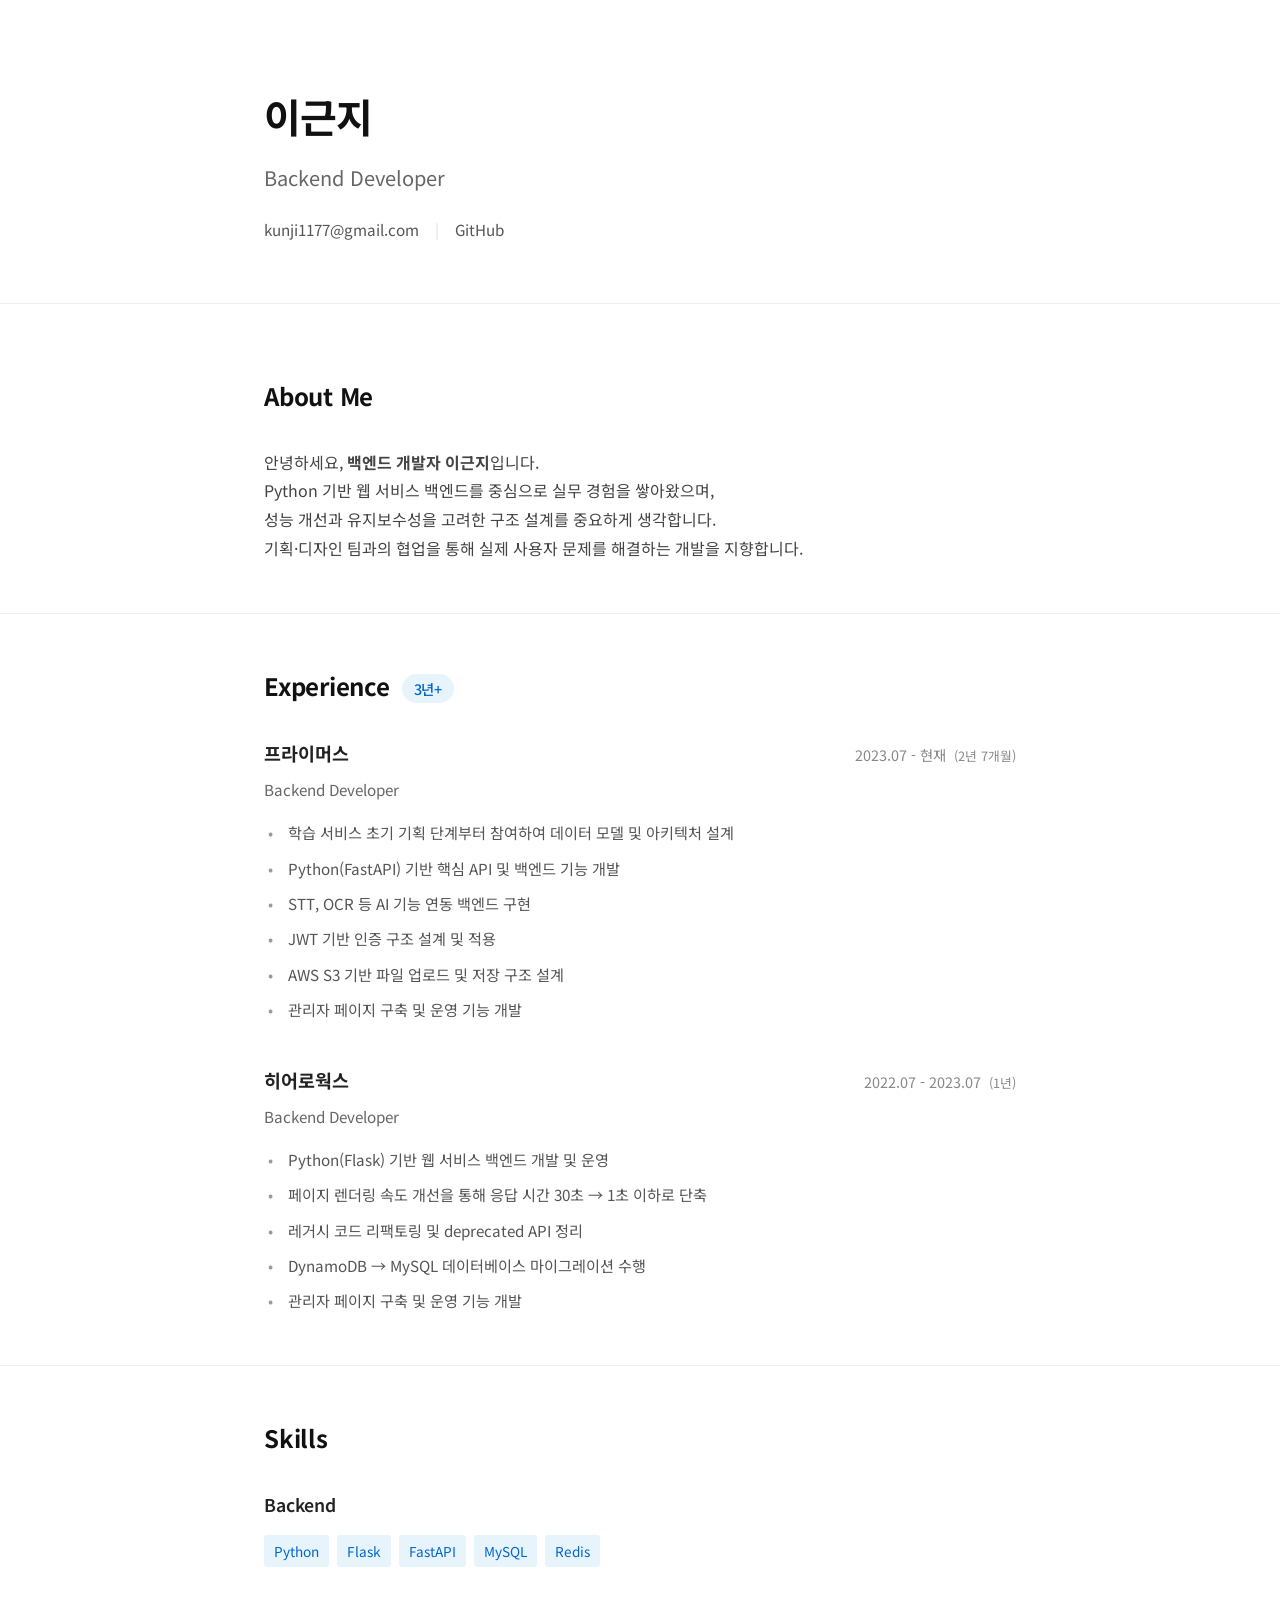
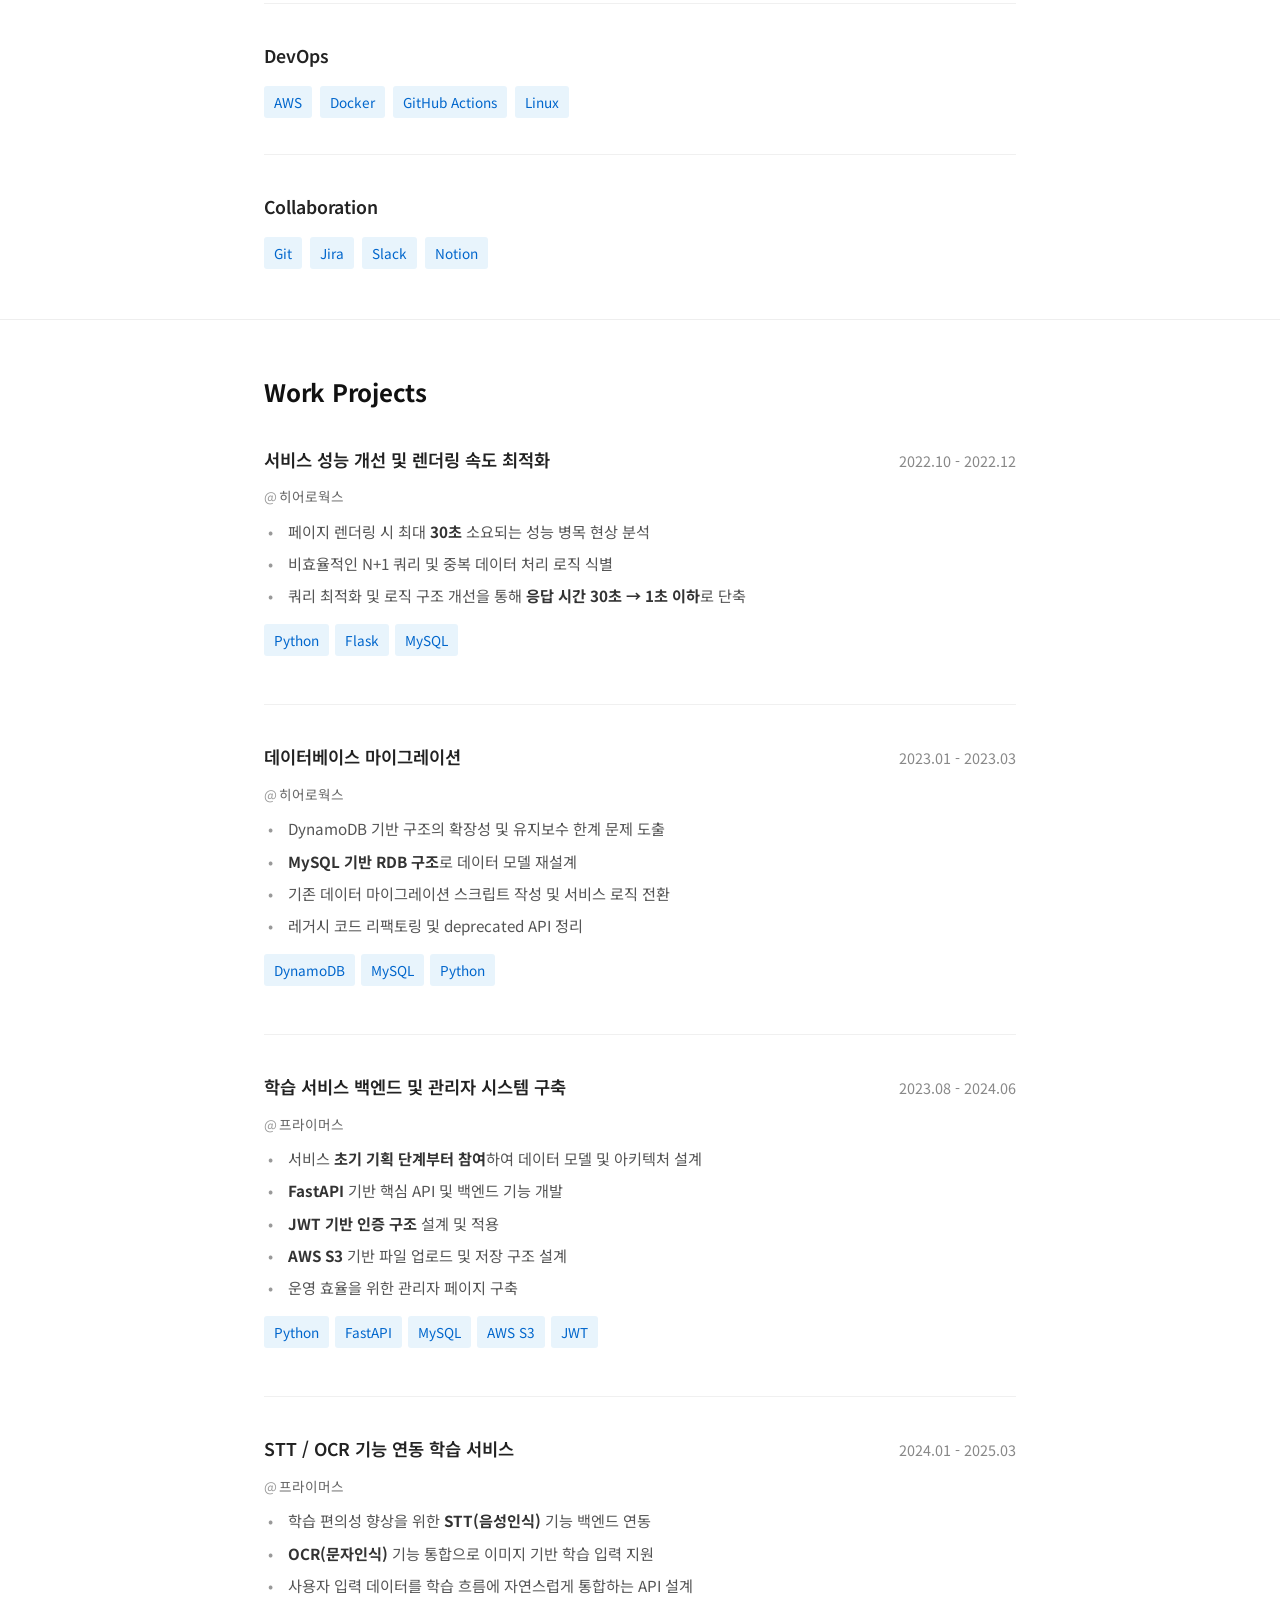
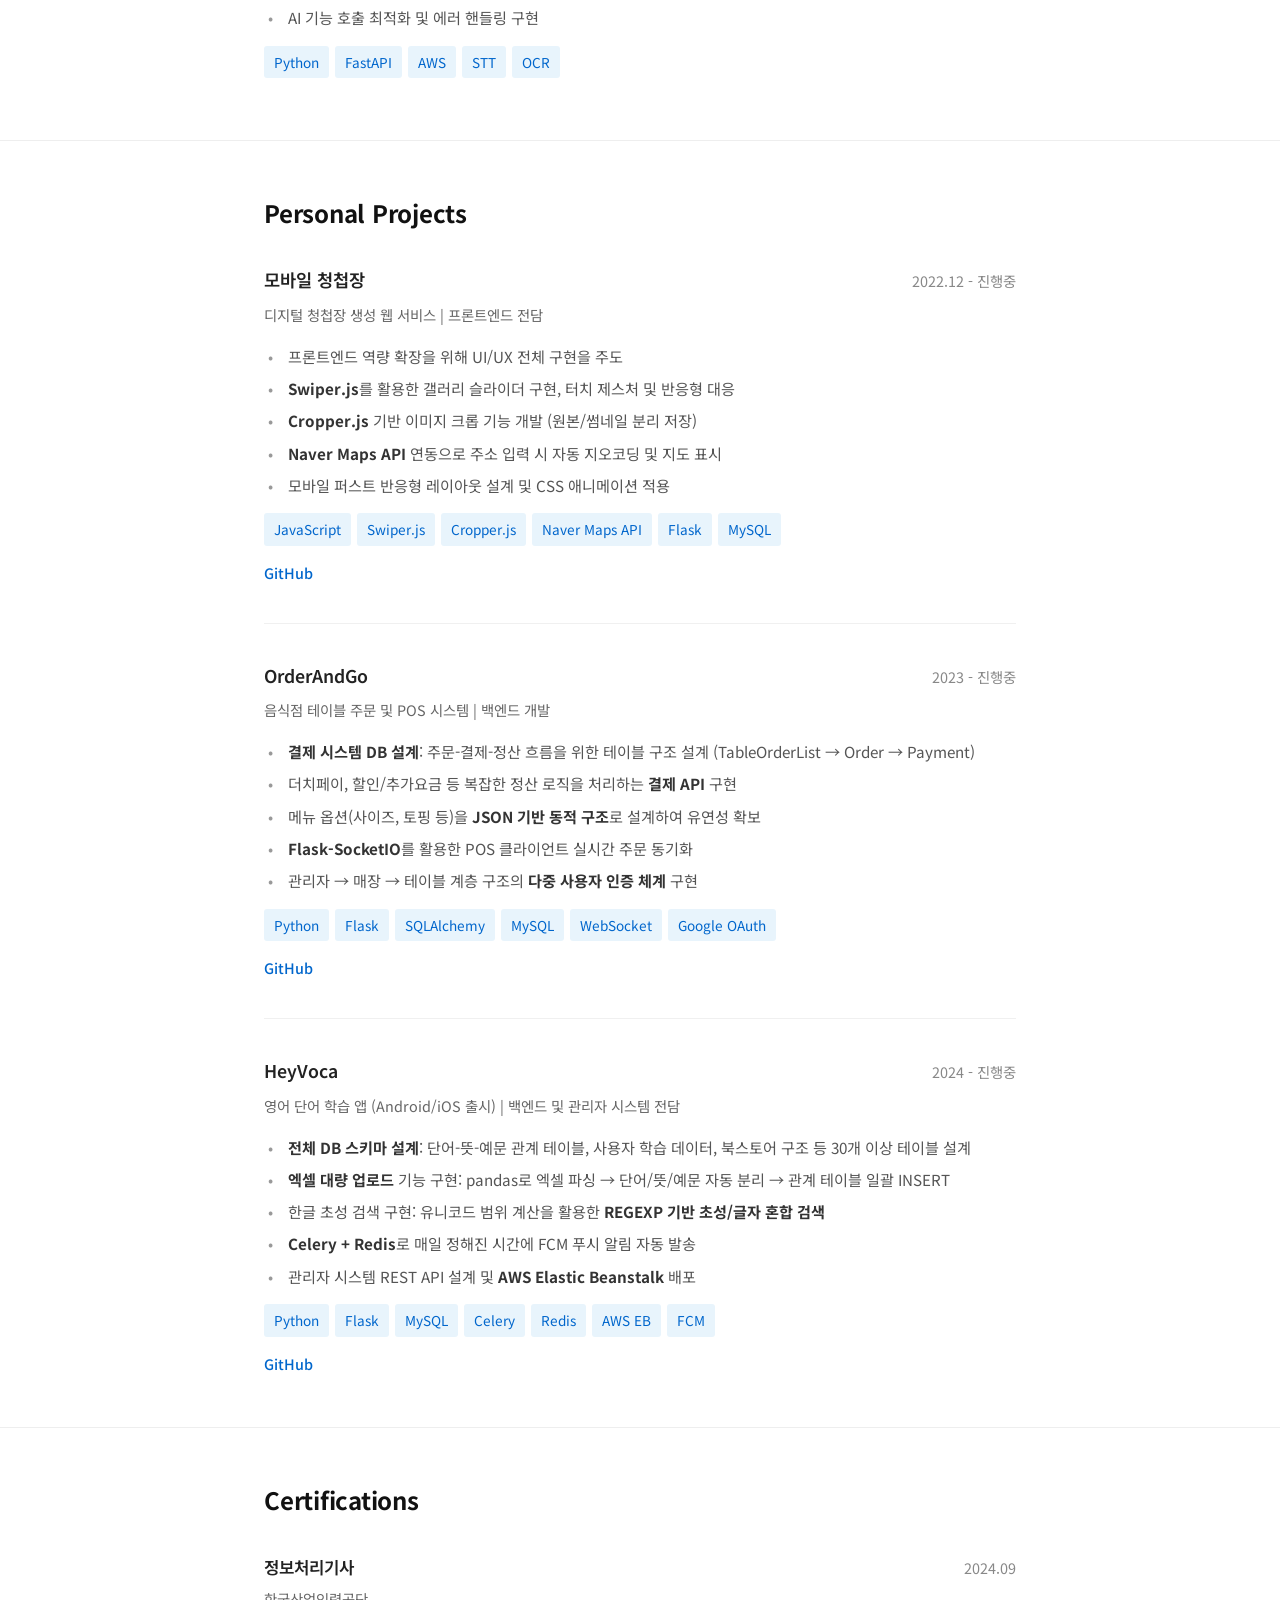
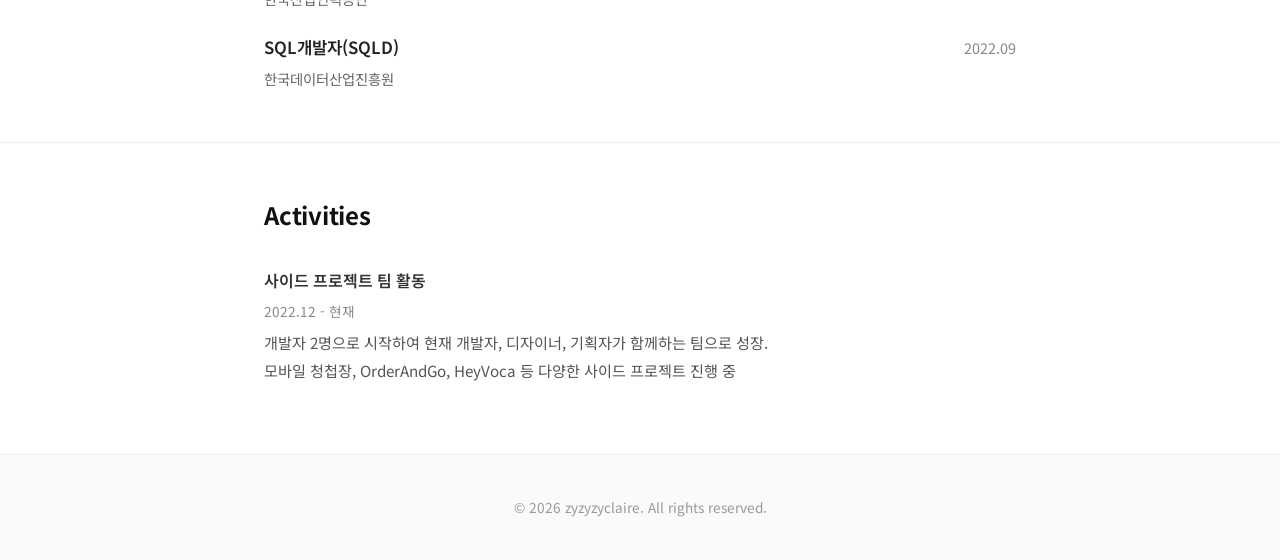
==== index.html @ 0c090779 "resume" ====
<!DOCTYPE html>
<html lang="ko">
<head>
    <meta charset="UTF-8">
    <meta name="viewport" content="width=device-width, initial-scale=1.0">
    <meta name="description" content="개발자 포트폴리오">
    <title>이근지 | Backend Developer</title>

    <!-- Google Fonts -->
    <link rel="preconnect" href="https://fonts.googleapis.com">
    <link rel="preconnect" href="https://fonts.gstatic.com" crossorigin>
    <link href="https://fonts.googleapis.com/css2?family=Noto+Sans+KR:wght@300;400;500;700&display=swap" rel="stylesheet">

    <!-- Stylesheet -->
    <link rel="stylesheet" href="css/style.css">
</head>
<body>
    <!-- Header / Intro -->
    <header class="header">
        <div class="container">
            <h1 class="name">이근지</h1>
            <p class="title">Backend Developer</p>
            <div class="contact-links">
                <a href="mailto:kunji1177@gmail.com">kunji1177@gmail.com</a>
                <span class="separator">|</span>
                <a href="https://github.com/zyzyzyclaire" target="_blank" rel="noopener">GitHub</a>
                <!-- <span class="separator">|</span> -->
                <!-- <a href="https://blog.example.com" target="_blank" rel="noopener">Blog</a> -->
            </div>
        </div>
    </header>

    <main class="main">
        <!-- About Me -->
        <section class="section" id="about">
            <div class="container">
                <h2 class="section-title">About Me</h2>
                <div class="section-content">
                    <p>
                        안녕하세요, <strong>백엔드 개발자 이근지</strong>입니다.<br>
                        Python 기반 웹 서비스 백엔드를 중심으로 실무 경험을 쌓아왔으며,<br>
                        성능 개선과 유지보수성을 고려한 구조 설계를 중요하게 생각합니다.<br>
                        기획·디자인 팀과의 협업을 통해 실제 사용자 문제를 해결하는 개발을 지향합니다.
                    </p>
                </div>
            </div>
        </section>

        <!-- Experience -->
        <section class="section" id="experience">
            <div class="container">
                <h2 class="section-title">Experience<span class="experience-total">3년+</span></h2>
                <div class="section-content">

                    <div class="experience-item">
                        <div class="experience-header">
                            <h3 class="company-name">프라이머스</h3>
                            <span class="period">2023.07 - 현재<span class="duration">2년 7개월</span></span>
                        </div>
                        <p class="position">Backend Developer</p>
                        <ul class="experience-list">
                            <li>학습 서비스 초기 기획 단계부터 참여하여 데이터 모델 및 아키텍처 설계</li>
                            <li>Python(FastAPI) 기반 핵심 API 및 백엔드 기능 개발</li>
                            <li>STT, OCR 등 AI 기능 연동 백엔드 구현</li>
                            <li>JWT 기반 인증 구조 설계 및 적용</li>
                            <li>AWS S3 기반 파일 업로드 및 저장 구조 설계</li>
                            <li>관리자 페이지 구축 및 운영 기능 개발</li>
                        </ul>
                    </div>

                    <div class="experience-item">
                        <div class="experience-header">
                            <h3 class="company-name">히어로웍스</h3>
                            <span class="period">2022.07 - 2023.07<span class="duration">1년</span></span>
                        </div>
                        <p class="position">Backend Developer</p>
                        <ul class="experience-list">
                            <li>Python(Flask) 기반 웹 서비스 백엔드 개발 및 운영</li>
                            <li>페이지 렌더링 속도 개선을 통해 응답 시간 30초 → 1초 이하로 단축</li>
                            <li>레거시 코드 리팩토링 및 deprecated API 정리</li>
                            <li>DynamoDB → MySQL 데이터베이스 마이그레이션 수행</li>
                            <li>관리자 페이지 구축 및 운영 기능 개발</li>
                        </ul>
                    </div>

                </div>
            </div>
        </section>

        <!-- Skills -->
        <section class="section" id="skills">
            <div class="container">
                <h2 class="section-title">Skills</h2>
                <div class="section-content">
                    <div class="skill-category">
                        <h3 class="skill-category-title">Backend</h3>
                        <div class="skill-tags">
                            <span class="skill-tag">Python</span>
                            <span class="skill-tag">Flask</span>
                            <span class="skill-tag">FastAPI</span>
                            <span class="skill-tag">MySQL</span>
                            <span class="skill-tag">Redis</span>
                        </div>
                    </div>
                    <div class="skill-category">
                        <h3 class="skill-category-title">DevOps</h3>
                        <div class="skill-tags">
                            <span class="skill-tag">AWS</span>
                            <span class="skill-tag">Docker</span>
                            <span class="skill-tag">GitHub Actions</span>
                            <span class="skill-tag">Linux</span>
                        </div>
                    </div>
                    <div class="skill-category">
                        <h3 class="skill-category-title">Collaboration</h3>
                        <div class="skill-tags">
                            <span class="skill-tag">Git</span>
                            <span class="skill-tag">Jira</span>
                            <span class="skill-tag">Slack</span>
                            <span class="skill-tag">Notion</span>
                        </div>
                    </div>
                </div>
            </div>
        </section>

        <!-- Work Projects -->
        <section class="section" id="work-projects">
            <div class="container">
                <h2 class="section-title">Work Projects</h2>
                <div class="section-content">

                    <!-- 히어로웍스 프로젝트 -->
                    <div class="project-item">
                        <div class="project-header">
                            <h3 class="project-name">서비스 성능 개선 및 렌더링 속도 최적화</h3>
                            <span class="period">2022.10 - 2022.12</span>
                        </div>
                        <span class="project-company">히어로웍스</span>
                        <ul class="project-detail-list">
                            <li>페이지 렌더링 시 최대 <strong>30초</strong> 소요되는 성능 병목 현상 분석</li>
                            <li>비효율적인 N+1 쿼리 및 중복 데이터 처리 로직 식별</li>
                            <li>쿼리 최적화 및 로직 구조 개선을 통해 <strong>응답 시간 30초 → 1초 이하</strong>로 단축</li>
                        </ul>
                        <div class="project-tech">
                            <span class="tech-tag">Python</span>
                            <span class="tech-tag">Flask</span>
                            <span class="tech-tag">MySQL</span>
                        </div>
                    </div>

                    <div class="project-item">
                        <div class="project-header">
                            <h3 class="project-name">데이터베이스 마이그레이션</h3>
                            <span class="period">2023.01 - 2023.03</span>
                        </div>
                        <span class="project-company">히어로웍스</span>
                        <ul class="project-detail-list">
                            <li>DynamoDB 기반 구조의 확장성 및 유지보수 한계 문제 도출</li>
                            <li><strong>MySQL 기반 RDB 구조</strong>로 데이터 모델 재설계</li>
                            <li>기존 데이터 마이그레이션 스크립트 작성 및 서비스 로직 전환</li>
                            <li>레거시 코드 리팩토링 및 deprecated API 정리</li>
                        </ul>
                        <div class="project-tech">
                            <span class="tech-tag">DynamoDB</span>
                            <span class="tech-tag">MySQL</span>
                            <span class="tech-tag">Python</span>
                        </div>
                    </div>

                    <!-- 프라이머스 프로젝트 -->
                    <div class="project-item">
                        <div class="project-header">
                            <h3 class="project-name">학습 서비스 백엔드 및 관리자 시스템 구축</h3>
                            <span class="period">2023.08 - 2024.06</span>
                        </div>
                        <span class="project-company">프라이머스</span>
                        <ul class="project-detail-list">
                            <li>서비스 <strong>초기 기획 단계부터 참여</strong>하여 데이터 모델 및 아키텍처 설계</li>
                            <li><strong>FastAPI</strong> 기반 핵심 API 및 백엔드 기능 개발</li>
                            <li><strong>JWT 기반 인증 구조</strong> 설계 및 적용</li>
                            <li><strong>AWS S3</strong> 기반 파일 업로드 및 저장 구조 설계</li>
                            <li>운영 효율을 위한 관리자 페이지 구축</li>
                        </ul>
                        <div class="project-tech">
                            <span class="tech-tag">Python</span>
                            <span class="tech-tag">FastAPI</span>
                            <span class="tech-tag">MySQL</span>
                            <span class="tech-tag">AWS S3</span>
                            <span class="tech-tag">JWT</span>
                        </div>
                    </div>

                    <div class="project-item">
                        <div class="project-header">
                            <h3 class="project-name">STT / OCR 기능 연동 학습 서비스</h3>
                            <span class="period">2024.01 - 2025.03</span>
                        </div>
                        <span class="project-company">프라이머스</span>
                        <ul class="project-detail-list">
                            <li>학습 편의성 향상을 위한 <strong>STT(음성인식)</strong> 기능 백엔드 연동</li>
                            <li><strong>OCR(문자인식)</strong> 기능 통합으로 이미지 기반 학습 입력 지원</li>
                            <li>사용자 입력 데이터를 학습 흐름에 자연스럽게 통합하는 API 설계</li>
                            <li>AI 기능 호출 최적화 및 에러 핸들링 구현</li>
                        </ul>
                        <div class="project-tech">
                            <span class="tech-tag">Python</span>
                            <span class="tech-tag">FastAPI</span>
                            <span class="tech-tag">AWS</span>
                            <span class="tech-tag">STT</span>
                            <span class="tech-tag">OCR</span>
                        </div>
                    </div>

                </div>
            </div>
        </section>

        <!-- Personal Projects -->
        <section class="section" id="personal-projects">
            <div class="container">
                <h2 class="section-title">Personal Projects</h2>
                <div class="section-content">

                    <div class="project-item">
                        <div class="project-header">
                            <h3 class="project-name">모바일 청첩장</h3>
                            <span class="period">2022.12 - 진행중</span>
                        </div>
                        <p class="project-subtitle">디지털 청첩장 생성 웹 서비스 | 프론트엔드 전담</p>
                        <ul class="project-detail-list">
                            <li>프론트엔드 역량 확장을 위해 UI/UX 전체 구현을 주도</li>
                            <li><strong>Swiper.js</strong>를 활용한 갤러리 슬라이더 구현, 터치 제스처 및 반응형 대응</li>
                            <li><strong>Cropper.js</strong> 기반 이미지 크롭 기능 개발 (원본/썸네일 분리 저장)</li>
                            <li><strong>Naver Maps API</strong> 연동으로 주소 입력 시 자동 지오코딩 및 지도 표시</li>
                            <li>모바일 퍼스트 반응형 레이아웃 설계 및 CSS 애니메이션 적용</li>
                        </ul>
                        <div class="project-tech">
                            <span class="tech-tag">JavaScript</span>
                            <span class="tech-tag">Swiper.js</span>
                            <span class="tech-tag">Cropper.js</span>
                            <span class="tech-tag">Naver Maps API</span>
                            <span class="tech-tag">Flask</span>
                            <span class="tech-tag">MySQL</span>
                        </div>
                        <div class="project-links">
                            <a href="https://github.com/zyzyzyclaire/invitation_wedding_template" target="_blank" rel="noopener">GitHub</a>
                        </div>
                    </div>

                    <div class="project-item">
                        <div class="project-header">
                            <h3 class="project-name">OrderAndGo</h3>
                            <span class="period">2023 - 진행중</span>
                        </div>
                        <p class="project-subtitle">음식점 테이블 주문 및 POS 시스템 | 백엔드 개발</p>
                        <ul class="project-detail-list">
                            <li><strong>결제 시스템 DB 설계</strong>: 주문-결제-정산 흐름을 위한 테이블 구조 설계 (TableOrderList → Order → Payment)</li>
                            <li>더치페이, 할인/추가요금 등 복잡한 정산 로직을 처리하는 <strong>결제 API</strong> 구현</li>
                            <li>메뉴 옵션(사이즈, 토핑 등)을 <strong>JSON 기반 동적 구조</strong>로 설계하여 유연성 확보</li>
                            <li><strong>Flask-SocketIO</strong>를 활용한 POS 클라이언트 실시간 주문 동기화</li>
                            <li>관리자 → 매장 → 테이블 계층 구조의 <strong>다중 사용자 인증 체계</strong> 구현</li>
                        </ul>
                        <div class="project-tech">
                            <span class="tech-tag">Python</span>
                            <span class="tech-tag">Flask</span>
                            <span class="tech-tag">SQLAlchemy</span>
                            <span class="tech-tag">MySQL</span>
                            <span class="tech-tag">WebSocket</span>
                            <span class="tech-tag">Google OAuth</span>
                        </div>
                        <div class="project-links">
                            <a href="https://github.com/zyzyzyclaire/orderandgo" target="_blank" rel="noopener">GitHub</a>
                        </div>
                    </div>

                    <div class="project-item">
                        <div class="project-header">
                            <h3 class="project-name">HeyVoca</h3>
                            <span class="period">2024 - 진행중</span>
                        </div>
                        <p class="project-subtitle">영어 단어 학습 앱 (Android/iOS 출시) | 백엔드 및 관리자 시스템 전담</p>
                        <ul class="project-detail-list">
                            <li><strong>전체 DB 스키마 설계</strong>: 단어-뜻-예문 관계 테이블, 사용자 학습 데이터, 북스토어 구조 등 30개 이상 테이블 설계</li>
                            <li><strong>엑셀 대량 업로드</strong> 기능 구현: pandas로 엑셀 파싱 → 단어/뜻/예문 자동 분리 → 관계 테이블 일괄 INSERT</li>
                            <li>한글 초성 검색 구현: 유니코드 범위 계산을 활용한 <strong>REGEXP 기반 초성/글자 혼합 검색</strong></li>
                            <li><strong>Celery + Redis</strong>로 매일 정해진 시간에 FCM 푸시 알림 자동 발송</li>
                            <li>관리자 시스템 REST API 설계 및 <strong>AWS Elastic Beanstalk</strong> 배포</li>
                        </ul>
                        <div class="project-tech">
                            <span class="tech-tag">Python</span>
                            <span class="tech-tag">Flask</span>
                            <span class="tech-tag">MySQL</span>
                            <span class="tech-tag">Celery</span>
                            <span class="tech-tag">Redis</span>
                            <span class="tech-tag">AWS EB</span>
                            <span class="tech-tag">FCM</span>
                        </div>
                        <div class="project-links">
                            <a href="https://github.com/zyzyzyclaire/heyvoca" target="_blank" rel="noopener">GitHub</a>
                        </div>
                    </div>

                </div>
            </div>
        </section>

        <!-- Education -->
        <!-- <section class="section" id="education">
            <div class="container">
                <h2 class="section-title">Education</h2>
                <div class="section-content">
                    <div class="education-item">
                        <div class="education-header">
                            <h3 class="school-name">동아대학교</h3>
                            <span class="period">2014.03 - 2020.02</span>
                        </div>
                        <p class="major">국문학과</p>
                    </div>
                    <div class="education-item">
                        <div class="education-header">
                            <h3 class="school-name">그린컴퓨터아카데미 부산</h3>
                            <span class="period">2021.01 - 2021.07</span>
                        </div>
                        <p class="major">
                            Java & Spring Framework 기반 백엔드 실무 과정 (900시간)
                        </p>
                    </div>
                </div>
            </div>
        </section> -->

        <!-- Certifications -->
        <section class="section" id="certifications">
            <div class="container">
                <h2 class="section-title">Certifications</h2>
                <div class="section-content">
                    <div class="certification-item">
                        <div class="certification-header">
                            <h3 class="certification-name">정보처리기사</h3>
                            <span class="period">2024.09</span>
                        </div>
                        <p class="certification-detail">한국산업인력공단</p>
                    </div>
                    <div class="certification-item">
                        <div class="certification-header">
                            <h3 class="certification-name">SQL개발자(SQLD)</h3>
                            <span class="period">2022.09</span>
                        </div>
                        <p class="certification-detail">한국데이터산업진흥원</p>
                    </div>
                </div>
            </div>
        </section>

        <!-- Other Activities -->
        <section class="section" id="activities">
            <div class="container">
                <h2 class="section-title">Activities</h2>
                <div class="section-content">
                    <ul class="activity-list">
                        <!-- <li>
                            <strong>기술 블로그 운영</strong>
                            <span class="activity-period">2021.01 - 현재</span>
                            <p>개발 경험과 학습 내용을 공유하는 기술 블로그 운영</p>
                        </li> -->
                        <li>
                            <strong>사이드 프로젝트 팀 활동</strong>
                            <span class="activity-period">2022.12 - 현재</span>
                            <p>개발자 2명으로 시작하여 현재 개발자, 디자이너, 기획자가 함께하는 팀으로 성장.
                            <br>모바일 청첩장, OrderAndGo, HeyVoca 등 다양한 사이드 프로젝트 진행 중</p>
                        </li>
                    </ul>
                </div>
            </div>
        </section>
    </main>

    <!-- Footer -->
    <footer class="footer">
        <div class="container">
            <p>&copy; 2026 zyzyzyclaire. All rights reserved.</p>
        </div>
    </footer>

    <script src="js/main.js"></script>
</body>
</html>
---- css/style.css ----
/* ===================================
   Reset & Base Styles
   =================================== */
*, *::before, *::after {
    margin: 0;
    padding: 0;
    box-sizing: border-box;
}

html {
    scroll-behavior: smooth;
}

body {
    font-family: 'Noto Sans KR', -apple-system, BlinkMacSystemFont, 'Segoe UI', sans-serif;
    font-weight: 400;
    line-height: 1.8;
    color: #333;
    background-color: #fff;
    -webkit-font-smoothing: antialiased;
    -moz-osx-font-smoothing: grayscale;
}

a {
    color: #0066cc;
    text-decoration: none;
    transition: color 0.2s ease;
}

a:hover {
    color: #004499;
    text-decoration: underline;
}

ul {
    list-style: none;
}

strong {
    font-weight: 700;
}

/* ===================================
   Layout
   =================================== */
.container {
    max-width: 800px;
    margin: 0 auto;
    padding: 0 24px;
}

/* ===================================
   Header
   =================================== */
.header {
    padding: 80px 0 60px;
    border-bottom: 1px solid #eee;
}

.name {
    font-size: 2.5rem;
    font-weight: 700;
    color: #111;
    margin-bottom: 8px;
    letter-spacing: -0.02em;
}

.title {
    font-size: 1.25rem;
    font-weight: 400;
    color: #666;
    margin-bottom: 20px;
}

.contact-links {
    font-size: 0.95rem;
    color: #666;
}

.contact-links a {
    color: #555;
}

.contact-links a:hover {
    color: #0066cc;
}

.separator {
    margin: 0 12px;
    color: #ddd;
}

/* ===================================
   Main Content
   =================================== */
.main {
    padding: 20px 0;
}

/* ===================================
   Sections
   =================================== */
.section {
    padding: 50px 0;
    border-bottom: 1px solid #eee;
}

.section:last-child {
    border-bottom: none;
}

.section-title {
    font-size: 1.5rem;
    font-weight: 700;
    color: #111;
    margin-bottom: 30px;
    letter-spacing: -0.01em;
}

.section-content {
    font-size: 1rem;
    color: #444;
}

.section-content p {
    margin-bottom: 16px;
}

.section-content p:last-child {
    margin-bottom: 0;
}

/* ===================================
   Experience
   =================================== */
.experience-total {
    font-size: 0.9rem;
    font-weight: 500;
    color: #0066cc;
    background-color: #e8f4fc;
    padding: 4px 12px;
    border-radius: 20px;
    margin-left: 12px;
    vertical-align: middle;
}

.duration {
    display: inline-block;
    font-size: 0.8rem;
    color: #888;
    margin-left: 8px;
}

.duration::before {
    content: "(";
}

.duration::after {
    content: ")";
}

.experience-item {
    margin-bottom: 40px;
}

.experience-item:last-child {
    margin-bottom: 0;
}

.experience-header {
    display: flex;
    justify-content: space-between;
    align-items: baseline;
    flex-wrap: wrap;
    gap: 10px;
    margin-bottom: 6px;
}

.company-name {
    font-size: 1.15rem;
    font-weight: 700;
    color: #222;
}

.period {
    font-size: 0.9rem;
    color: #888;
    font-weight: 400;
}

.position {
    font-size: 0.95rem;
    color: #666;
    margin-bottom: 12px;
}

.experience-list {
    padding-left: 20px;
}

.experience-list li {
    position: relative;
    margin-bottom: 8px;
    padding-left: 4px;
    color: #555;
    font-size: 0.95rem;
}

.experience-list li::before {
    content: "•";
    position: absolute;
    left: -16px;
    color: #999;
}

.experience-list li:last-child {
    margin-bottom: 0;
}

/* ===================================
   Skills
   =================================== */
.skill-category {
    margin-bottom: 36px;
    padding-bottom: 36px;
    border-bottom: 1px solid #f0f0f0;
}

.skill-category:last-child {
    margin-bottom: 0;
    padding-bottom: 0;
    border-bottom: none;
}

.skill-category-title {
    font-size: 1.1rem;
    font-weight: 600;
    color: #222;
    margin-bottom: 14px;
}

.skill-tags {
    display: flex;
    flex-wrap: wrap;
    gap: 8px;
}

.skill-tag {
    display: inline-block;
    padding: 4px 10px;
    background-color: #e8f4fc;
    border-radius: 3px;
    font-size: 0.85rem;
    color: #0066cc;
    font-weight: 400;
}

/* ===================================
   Projects
   =================================== */
.project-item {
    margin-bottom: 36px;
    padding-bottom: 36px;
    border-bottom: 1px solid #f0f0f0;
}

.project-item:last-child {
    margin-bottom: 0;
    padding-bottom: 0;
    border-bottom: none;
}

.project-header {
    display: flex;
    justify-content: space-between;
    align-items: baseline;
    flex-wrap: wrap;
    gap: 10px;
    margin-bottom: 6px;
}

.project-name {
    font-size: 1.1rem;
    font-weight: 600;
    color: #222;
}

.project-company {
    display: inline-block;
    font-size: 0.85rem;
    color: #666;
    margin-bottom: 10px;
}

.project-company::before {
    content: "@";
    margin-right: 2px;
    color: #999;
}

.project-subtitle {
    font-size: 0.9rem;
    color: #666;
    margin-bottom: 14px;
}

.project-description {
    font-size: 0.95rem;
    color: #555;
    margin-bottom: 14px;
    line-height: 1.7;
}

.project-detail-list {
    padding-left: 20px;
    margin-bottom: 16px;
}

.project-detail-list li {
    position: relative;
    margin-bottom: 8px;
    padding-left: 4px;
    color: #555;
    font-size: 0.95rem;
    line-height: 1.6;
}

.project-detail-list li::before {
    content: "•";
    position: absolute;
    left: -16px;
    color: #999;
}

.project-detail-list li:last-child {
    margin-bottom: 0;
}

.project-detail-list strong {
    color: #333;
}

.project-tech {
    display: flex;
    flex-wrap: wrap;
    gap: 6px;
    margin-bottom: 12px;
}

.tech-tag {
    display: inline-block;
    padding: 4px 10px;
    background-color: #e8f4fc;
    border-radius: 3px;
    font-size: 0.85rem;
    color: #0066cc;
    font-weight: 400;
}

.project-links a {
    font-size: 0.9rem;
    font-weight: 500;
}

/* ===================================
   Education
   =================================== */
.education-item {
    margin-bottom: 20px;
}

.education-item:last-child {
    margin-bottom: 0;
}

.education-header {
    display: flex;
    justify-content: space-between;
    align-items: baseline;
    flex-wrap: wrap;
    gap: 10px;
    margin-bottom: 4px;
}

.school-name {
    font-size: 1.05rem;
    font-weight: 600;
    color: #222;
}

.major {
    font-size: 0.95rem;
    color: #666;
}

/* ===================================
   Certifications
   =================================== */
.certification-item {
    margin-bottom: 20px;
}

.certification-item:last-child {
    margin-bottom: 0;
}

.certification-header {
    display: flex;
    justify-content: space-between;
    align-items: baseline;
    flex-wrap: wrap;
    gap: 10px;
    margin-bottom: 4px;
}

.certification-name {
    font-size: 1.05rem;
    font-weight: 600;
    color: #222;
}

.certification-detail {
    font-size: 0.9rem;
    color: #666;
}

/* ===================================
   Activities
   =================================== */
.activity-list li {
    margin-bottom: 20px;
    padding-bottom: 20px;
    border-bottom: 1px solid #f5f5f5;
}

.activity-list li:last-child {
    margin-bottom: 0;
    padding-bottom: 0;
    border-bottom: none;
}

.activity-list strong {
    display: block;
    font-size: 1rem;
    font-weight: 600;
    color: #333;
    margin-bottom: 4px;
}

.activity-period {
    display: block;
    font-size: 0.85rem;
    color: #888;
    margin-bottom: 6px;
}

.activity-list p {
    font-size: 0.95rem;
    color: #555;
    margin: 0;
}

/* ===================================
   Footer
   =================================== */
.footer {
    padding: 40px 0;
    text-align: center;
    background-color: #fafafa;
    border-top: 1px solid #eee;
}

.footer p {
    font-size: 0.85rem;
    color: #999;
}

/* ===================================
   Responsive Design
   =================================== */
@media (max-width: 768px) {
    .header {
        padding: 60px 0 40px;
    }

    .name {
        font-size: 2rem;
    }

    .title {
        font-size: 1.1rem;
    }

    .contact-links {
        font-size: 0.9rem;
    }

    .separator {
        margin: 0 8px;
    }

    .section {
        padding: 40px 0;
    }

    .section-title {
        font-size: 1.3rem;
        margin-bottom: 24px;
    }

    .experience-header,
    .project-header,
    .education-header,
    .certification-header {
        flex-direction: column;
        gap: 4px;
    }

    .period {
        font-size: 0.85rem;
    }

    .container {
        padding: 0 20px;
    }
}

@media (max-width: 480px) {
    .header {
        padding: 50px 0 30px;
    }

    .name {
        font-size: 1.75rem;
    }

    .contact-links {
        display: flex;
        flex-direction: column;
        gap: 6px;
    }

    .separator {
        display: none;
    }

    .skill-tags {
        gap: 6px;
    }

    .skill-tag {
        padding: 5px 12px;
        font-size: 0.85rem;
    }
}

/* ===================================
   Print Styles
   =================================== */
@media print {
    body {
        font-size: 11pt;
        line-height: 1.5;
    }

    .header {
        padding: 20px 0;
    }

    .section {
        padding: 20px 0;
        page-break-inside: avoid;
    }

    a {
        color: #333;
        text-decoration: none;
    }

    .footer {
        display: none;
    }
}
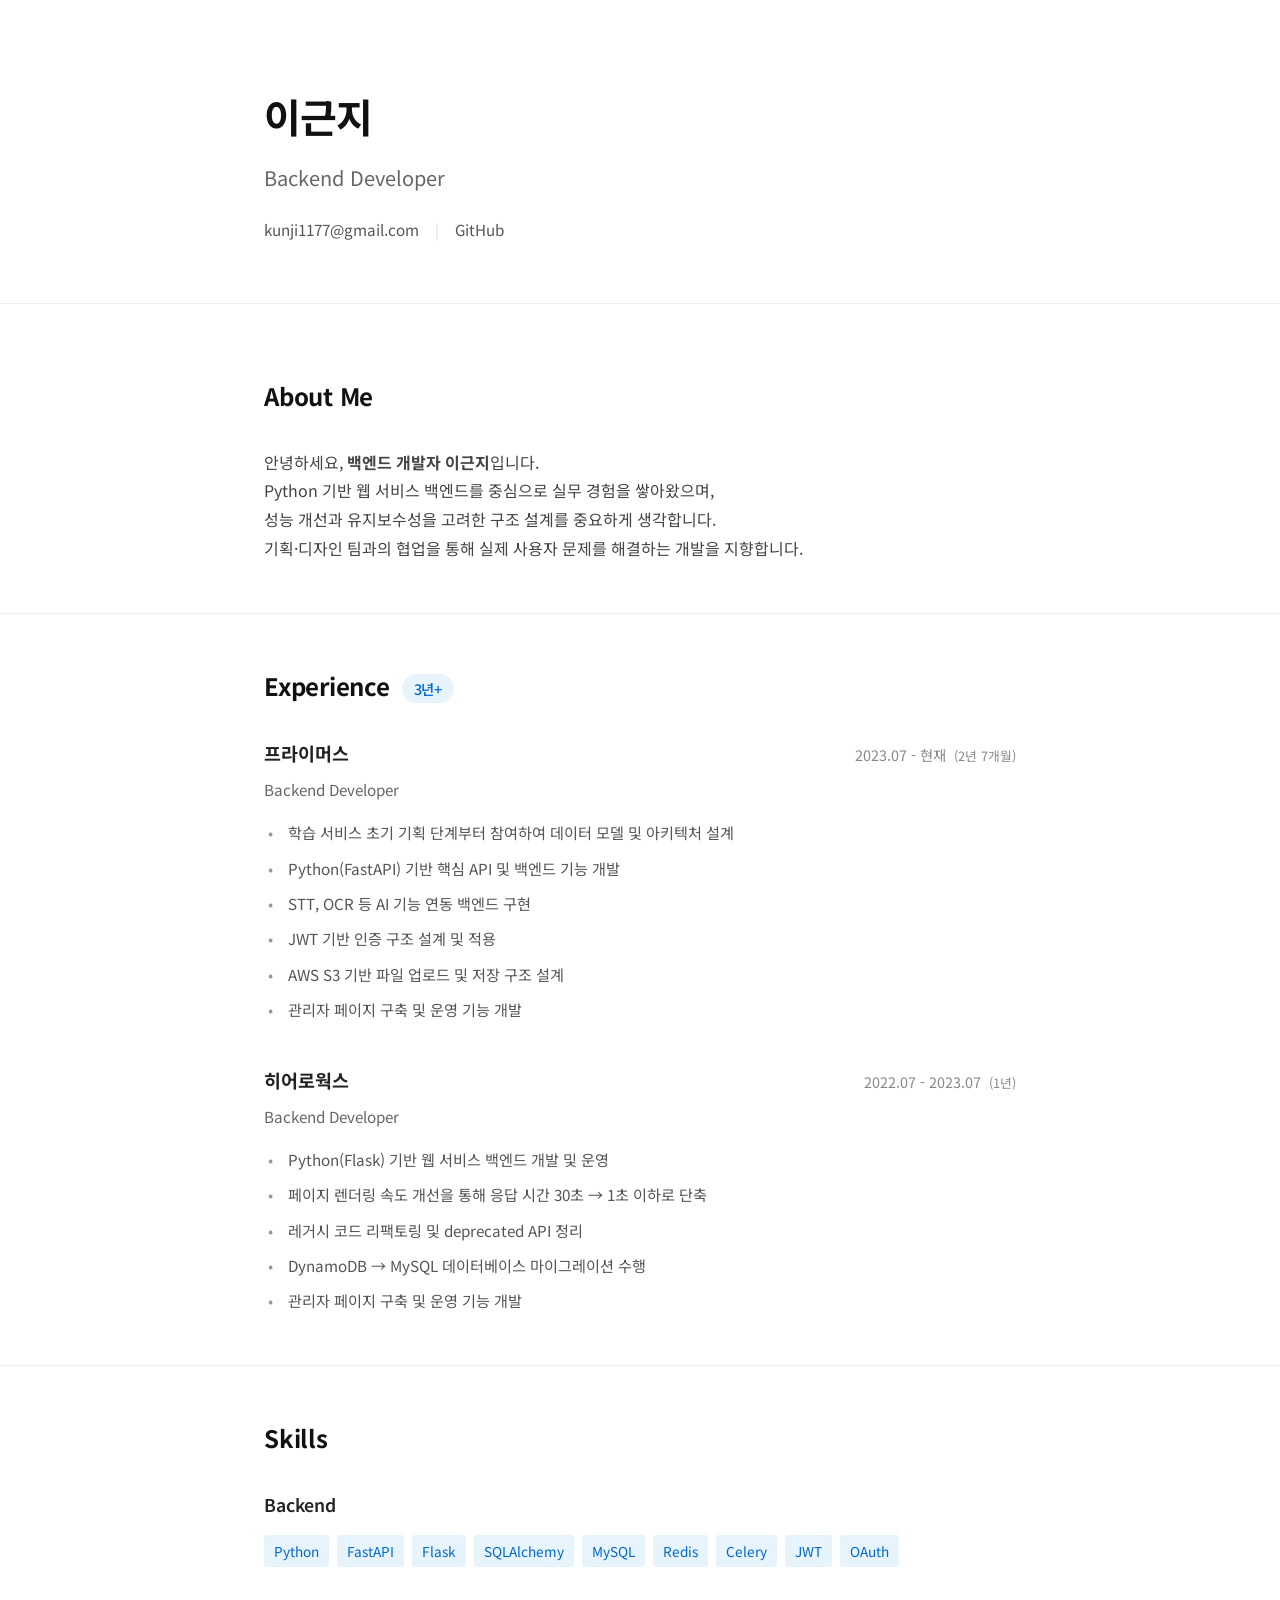
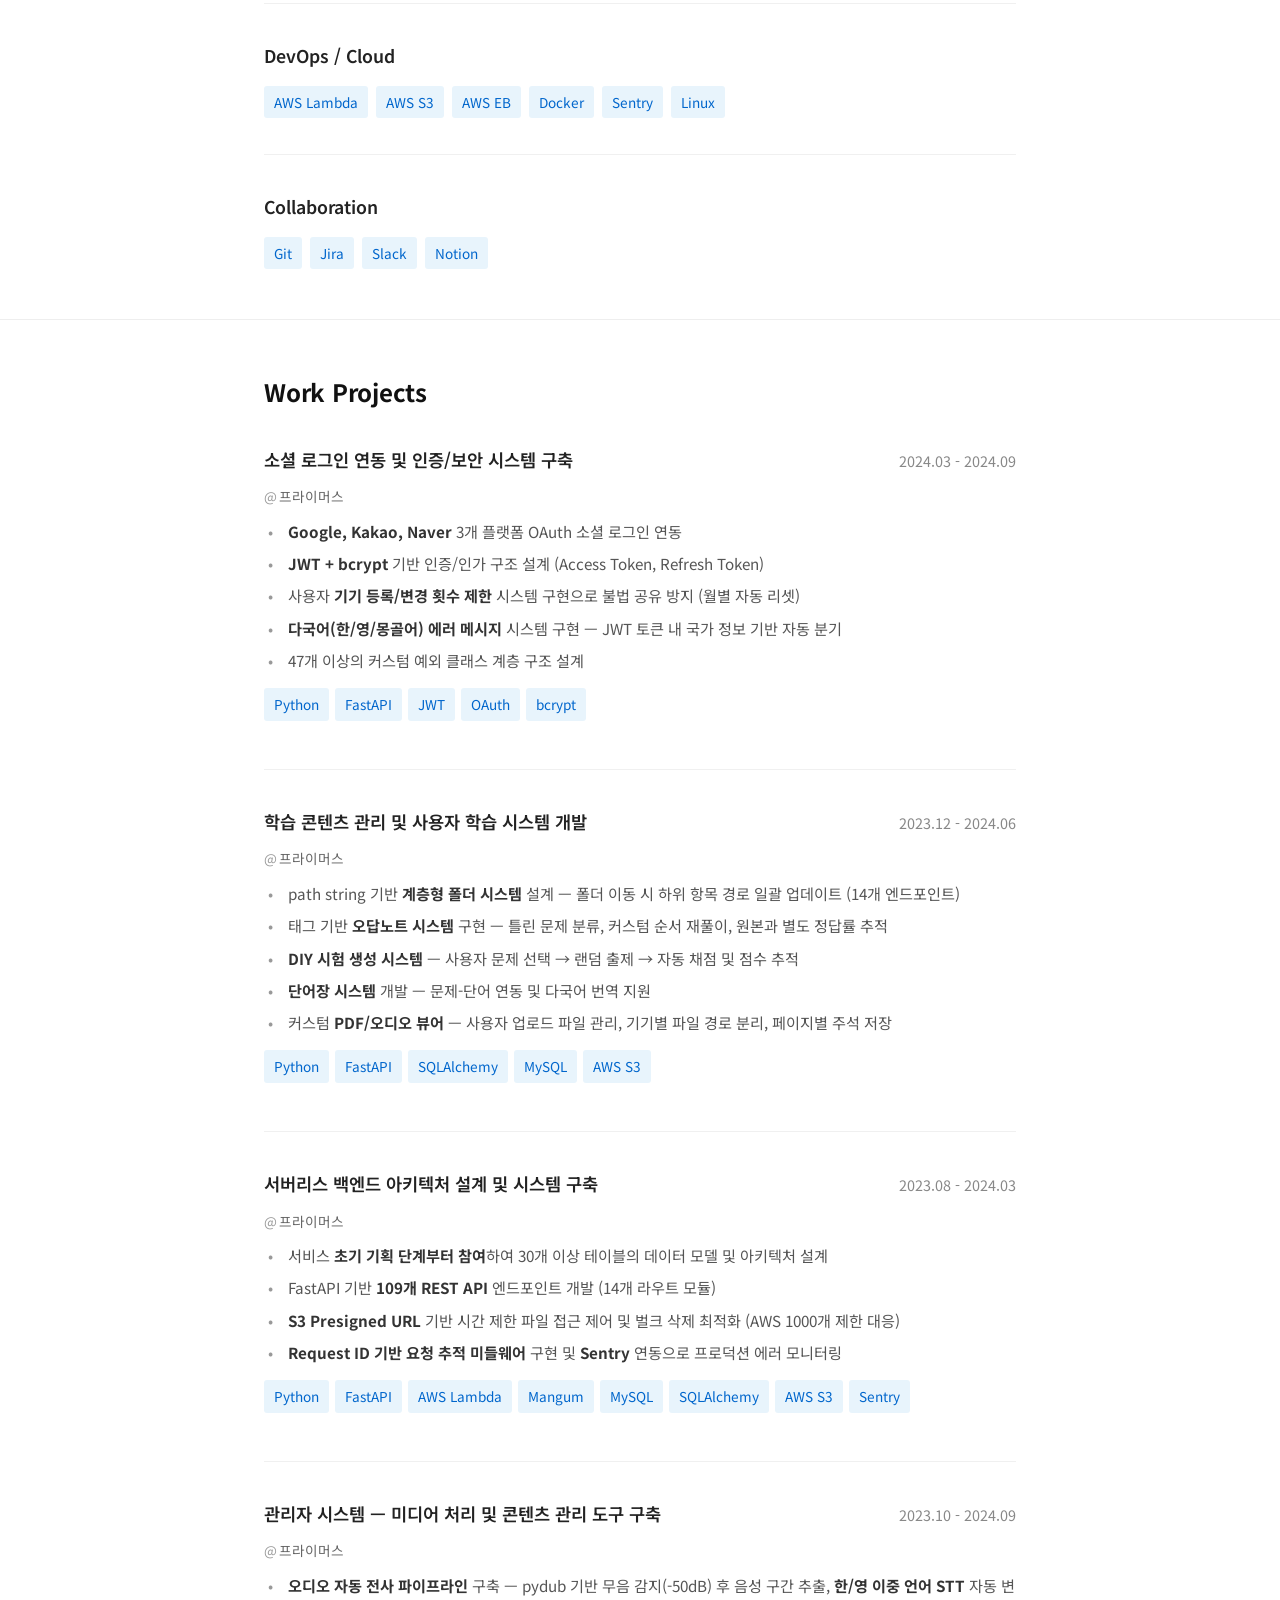
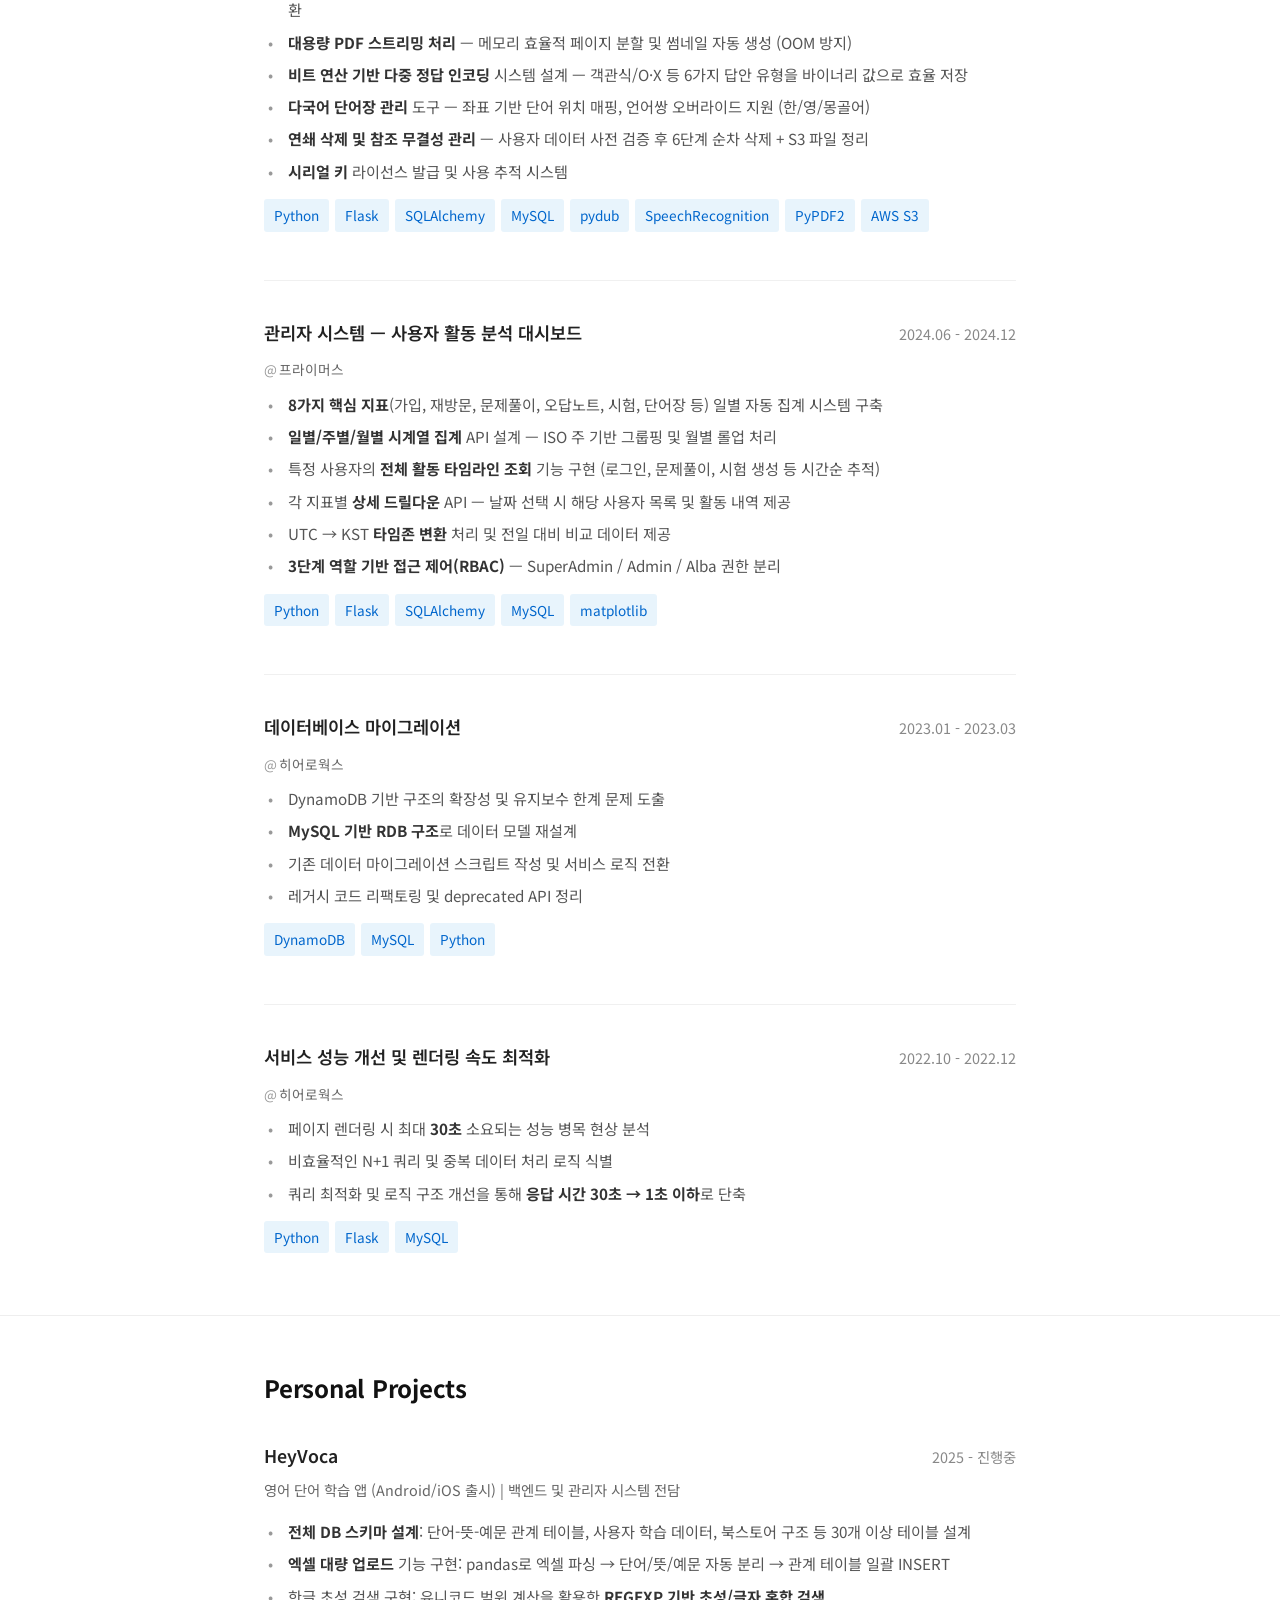
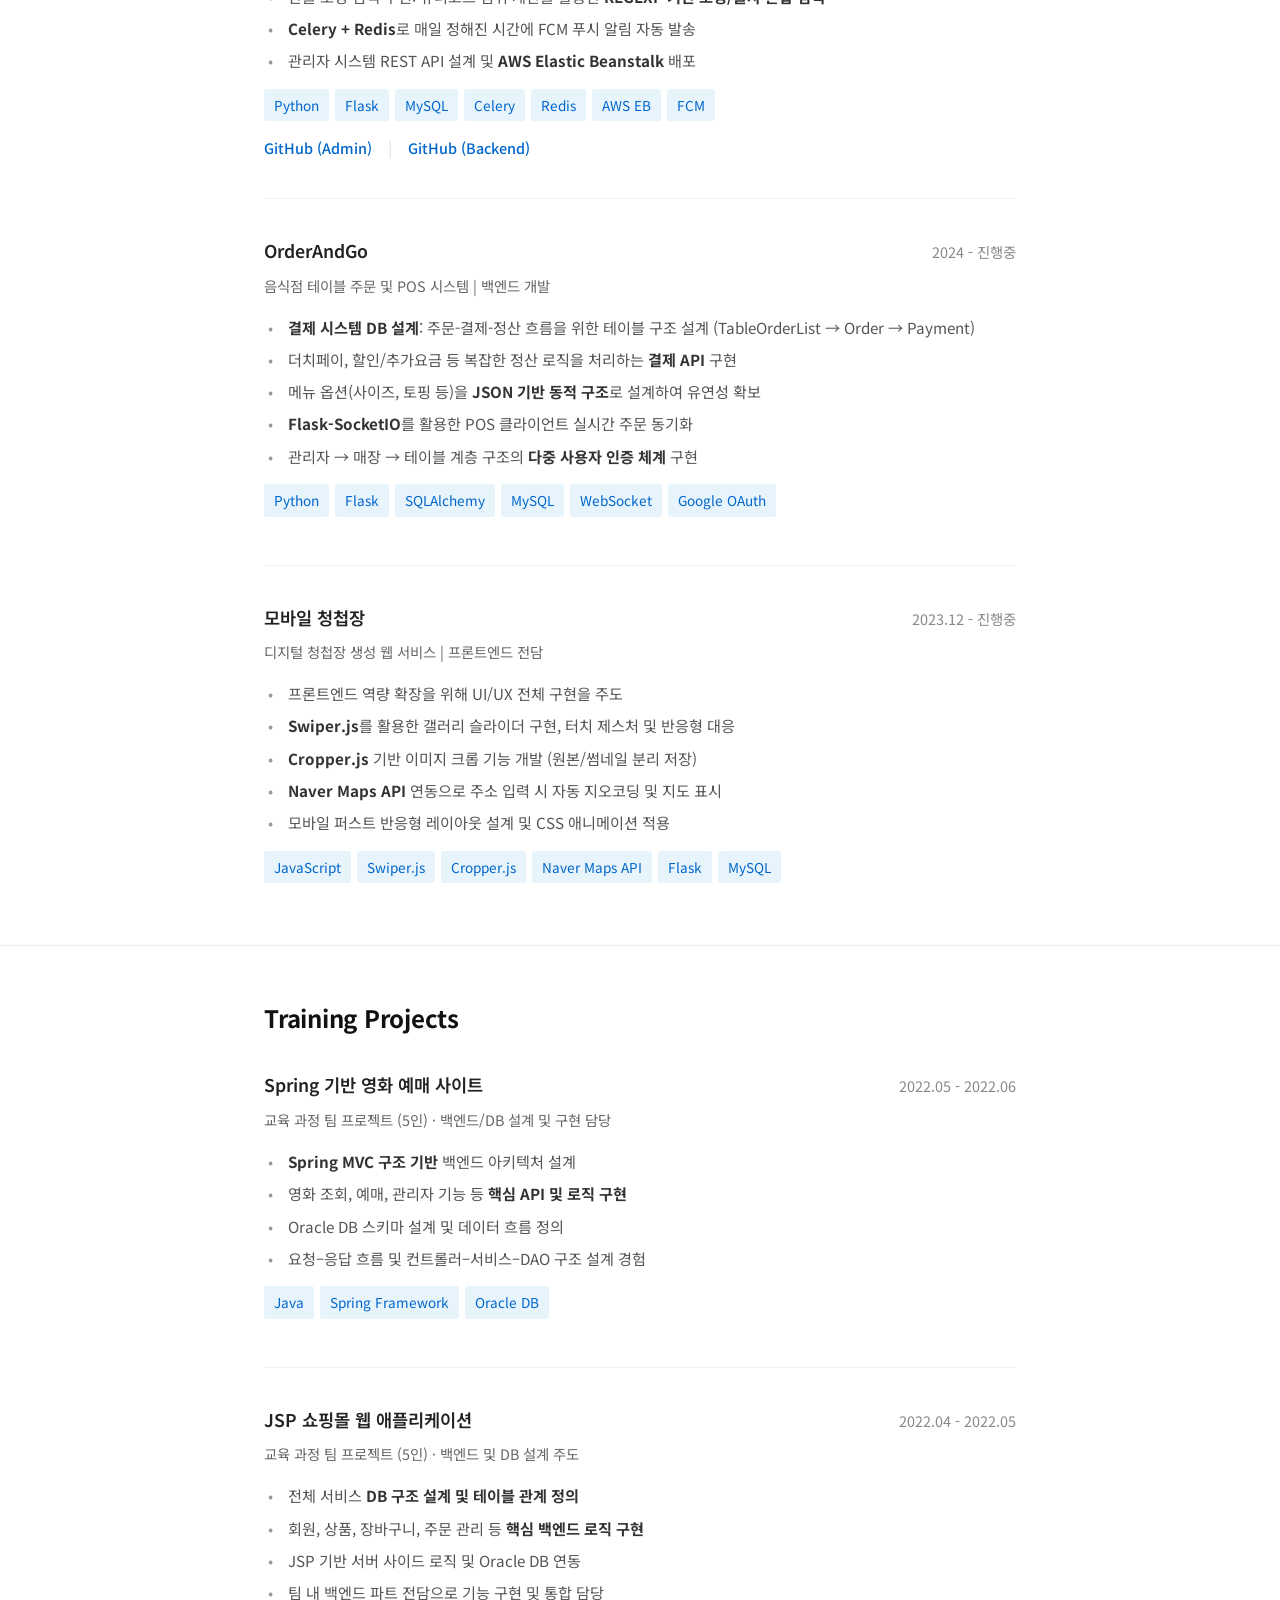
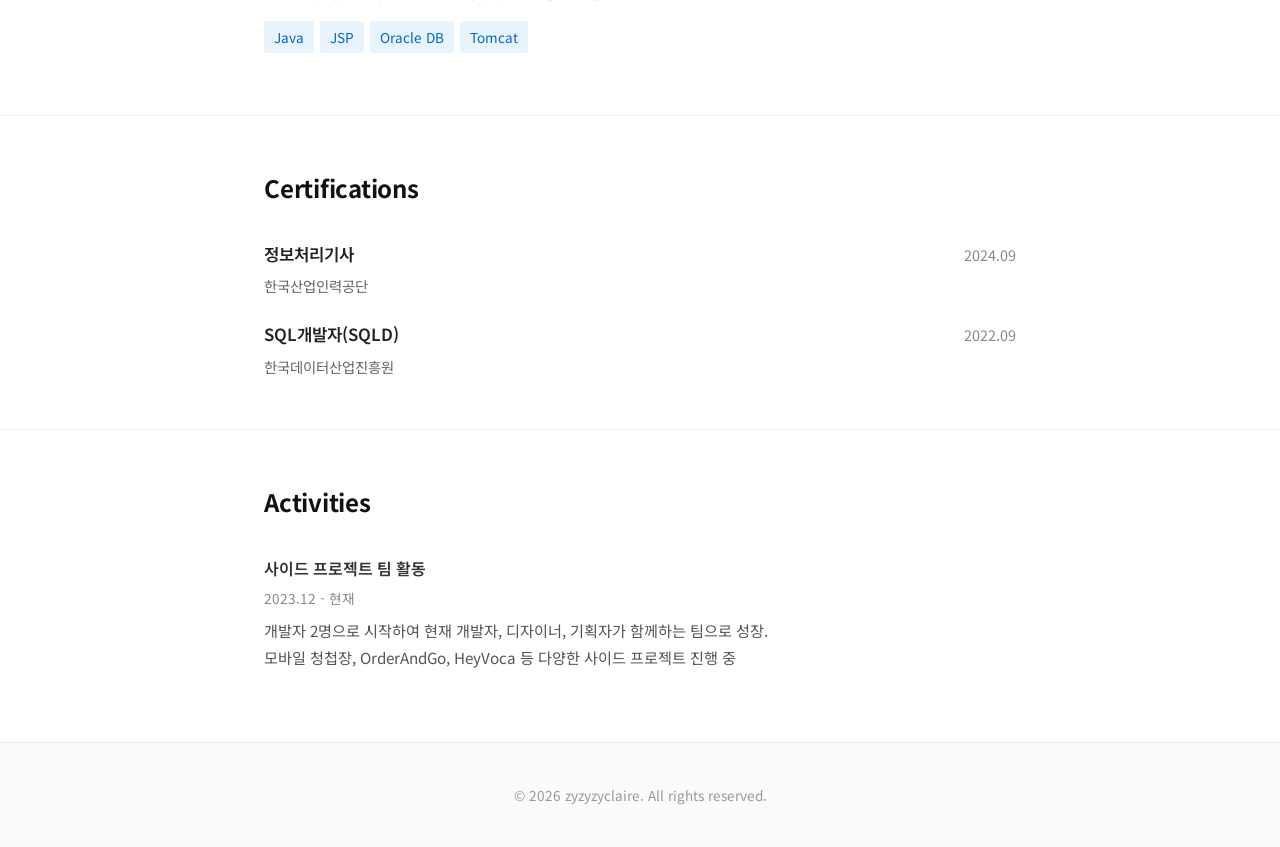
==== commit 99783093: "temp" ====
--- a/index.html
+++ b/index.html
@@ -96,18 +96,24 @@
                         <h3 class="skill-category-title">Backend</h3>
                         <div class="skill-tags">
                             <span class="skill-tag">Python</span>
+                            <span class="skill-tag">FastAPI</span>
                             <span class="skill-tag">Flask</span>
-                            <span class="skill-tag">FastAPI</span>
+                            <span class="skill-tag">SQLAlchemy</span>
                             <span class="skill-tag">MySQL</span>
                             <span class="skill-tag">Redis</span>
+                            <span class="skill-tag">Celery</span>
+                            <span class="skill-tag">JWT</span>
+                            <span class="skill-tag">OAuth</span>
                         </div>
                     </div>
                     <div class="skill-category">
-                        <h3 class="skill-category-title">DevOps</h3>
+                        <h3 class="skill-category-title">DevOps / Cloud</h3>
                         <div class="skill-tags">
-                            <span class="skill-tag">AWS</span>
+                            <span class="skill-tag">AWS Lambda</span>
+                            <span class="skill-tag">AWS S3</span>
+                            <span class="skill-tag">AWS EB</span>
                             <span class="skill-tag">Docker</span>
-                            <span class="skill-tag">GitHub Actions</span>
+                            <span class="skill-tag">Sentry</span>
                             <span class="skill-tag">Linux</span>
                         </div>
                     </div>
@@ -130,25 +136,126 @@
                 <h2 class="section-title">Work Projects</h2>
                 <div class="section-content">
 
+                    <!-- 프라이머스 — 학습 서비스 백엔드 API -->
+                    <div class="project-item">
+                        <div class="project-header">
+                            <h3 class="project-name">소셜 로그인 연동 및 인증/보안 시스템 구축</h3>
+                            <span class="period">2024.03 - 2024.09</span>
+                        </div>
+                        <span class="project-company">프라이머스</span>
+                        <ul class="project-detail-list">
+                            <li><strong>Google, Kakao, Naver</strong> 3개 플랫폼 OAuth 소셜 로그인 연동</li>
+                            <li><strong>JWT + bcrypt</strong> 기반 인증/인가 구조 설계 (Access Token, Refresh Token)</li>
+                            <li>사용자 <strong>기기 등록/변경 횟수 제한</strong> 시스템 구현으로 불법 공유 방지 (월별 자동 리셋)</li>
+                            <li><strong>다국어(한/영/몽골어) 에러 메시지</strong> 시스템 구현 — JWT 토큰 내 국가 정보 기반 자동 분기</li>
+                            <li>47개 이상의 커스텀 예외 클래스 계층 구조 설계</li>
+                        </ul>
+                        <div class="project-tech">
+                            <span class="tech-tag">Python</span>
+                            <span class="tech-tag">FastAPI</span>
+                            <span class="tech-tag">JWT</span>
+                            <span class="tech-tag">OAuth</span>
+                            <span class="tech-tag">bcrypt</span>
+                        </div>
+                    </div>
+
+                    <div class="project-item">
+                        <div class="project-header">
+                            <h3 class="project-name">학습 콘텐츠 관리 및 사용자 학습 시스템 개발</h3>
+                            <span class="period">2023.12 - 2024.06</span>
+                        </div>
+                        <span class="project-company">프라이머스</span>
+                        <ul class="project-detail-list">
+                            <li>path string 기반 <strong>계층형 폴더 시스템</strong> 설계 — 폴더 이동 시 하위 항목 경로 일괄 업데이트 (14개 엔드포인트)</li>
+                            <li>태그 기반 <strong>오답노트 시스템</strong> 구현 — 틀린 문제 분류, 커스텀 순서 재풀이, 원본과 별도 정답률 추적</li>
+                            <li><strong>DIY 시험 생성 시스템</strong> — 사용자 문제 선택 → 랜덤 출제 → 자동 채점 및 점수 추적</li>
+                            <li><strong>단어장 시스템</strong> 개발 — 문제-단어 연동 및 다국어 번역 지원</li>
+                            <li>커스텀 <strong>PDF/오디오 뷰어</strong> — 사용자 업로드 파일 관리, 기기별 파일 경로 분리, 페이지별 주석 저장</li>
+                        </ul>
+                        <div class="project-tech">
+                            <span class="tech-tag">Python</span>
+                            <span class="tech-tag">FastAPI</span>
+                            <span class="tech-tag">SQLAlchemy</span>
+                            <span class="tech-tag">MySQL</span>
+                            <span class="tech-tag">AWS S3</span>
+                        </div>
+                    </div>
+
+                    <div class="project-item">
+                        <div class="project-header">
+                            <h3 class="project-name">서버리스 백엔드 아키텍처 설계 및 시스템 구축</h3>
+                            <span class="period">2023.08 - 2024.03</span>
+                        </div>
+                        <span class="project-company">프라이머스</span>
+                        <ul class="project-detail-list">
+                            <li>서비스 <strong>초기 기획 단계부터 참여</strong>하여 30개 이상 테이블의 데이터 모델 및 아키텍처 설계</li>
+                            <li>FastAPI 기반 <strong>109개 REST API</strong> 엔드포인트 개발 (14개 라우트 모듈)</li>
+                            <li><strong>S3 Presigned URL</strong> 기반 시간 제한 파일 접근 제어 및 벌크 삭제 최적화 (AWS 1000개 제한 대응)</li>
+                            <li><strong>Request ID 기반 요청 추적 미들웨어</strong> 구현 및 <strong>Sentry</strong> 연동으로 프로덕션 에러 모니터링</li>
+                        </ul>
+                        <div class="project-tech">
+                            <span class="tech-tag">Python</span>
+                            <span class="tech-tag">FastAPI</span>
+                            <span class="tech-tag">AWS Lambda</span>
+                            <span class="tech-tag">Mangum</span>
+                            <span class="tech-tag">MySQL</span>
+                            <span class="tech-tag">SQLAlchemy</span>
+                            <span class="tech-tag">AWS S3</span>
+                            <span class="tech-tag">Sentry</span>
+                        </div>
+                    </div>
+
+                    <!-- 프라이머스 — 관리자 시스템 -->
+                    <div class="project-item">
+                        <div class="project-header">
+                            <h3 class="project-name">관리자 시스템 — 미디어 처리 및 콘텐츠 관리 도구 구축</h3>
+                            <span class="period">2023.10 - 2024.09</span>
+                        </div>
+                        <span class="project-company">프라이머스</span>
+                        <ul class="project-detail-list">
+                            <li><strong>오디오 자동 전사 파이프라인</strong> 구축 — pydub 기반 무음 감지(-50dB) 후 음성 구간 추출, <strong>한/영 이중 언어 STT</strong> 자동 변환</li>
+                            <li><strong>대용량 PDF 스트리밍 처리</strong> — 메모리 효율적 페이지 분할 및 썸네일 자동 생성 (OOM 방지)</li>
+                            <li><strong>비트 연산 기반 다중 정답 인코딩</strong> 시스템 설계 — 객관식/O·X 등 6가지 답안 유형을 바이너리 값으로 효율 저장</li>
+                            <li><strong>다국어 단어장 관리</strong> 도구 — 좌표 기반 단어 위치 매핑, 언어쌍 오버라이드 지원 (한/영/몽골어)</li>
+                            <li><strong>연쇄 삭제 및 참조 무결성 관리</strong> — 사용자 데이터 사전 검증 후 6단계 순차 삭제 + S3 파일 정리</li>
+                            <li><strong>시리얼 키</strong> 라이선스 발급 및 사용 추적 시스템</li>
+                        </ul>
+                        <div class="project-tech">
+                            <span class="tech-tag">Python</span>
+                            <span class="tech-tag">Flask</span>
+                            <span class="tech-tag">SQLAlchemy</span>
+                            <span class="tech-tag">MySQL</span>
+                            <span class="tech-tag">pydub</span>
+                            <span class="tech-tag">SpeechRecognition</span>
+                            <span class="tech-tag">PyPDF2</span>
+                            <span class="tech-tag">AWS S3</span>
+                        </div>
+                    </div>
+
+                    <div class="project-item">
+                        <div class="project-header">
+                            <h3 class="project-name">관리자 시스템 — 사용자 활동 분석 대시보드</h3>
+                            <span class="period">2024.06 - 2024.12</span>
+                        </div>
+                        <span class="project-company">프라이머스</span>
+                        <ul class="project-detail-list">
+                            <li><strong>8가지 핵심 지표</strong>(가입, 재방문, 문제풀이, 오답노트, 시험, 단어장 등) 일별 자동 집계 시스템 구축</li>
+                            <li><strong>일별/주별/월별 시계열 집계</strong> API 설계 — ISO 주 기반 그룹핑 및 월별 롤업 처리</li>
+                            <li>특정 사용자의 <strong>전체 활동 타임라인 조회</strong> 기능 구현 (로그인, 문제풀이, 시험 생성 등 시간순 추적)</li>
+                            <li>각 지표별 <strong>상세 드릴다운</strong> API — 날짜 선택 시 해당 사용자 목록 및 활동 내역 제공</li>
+                            <li>UTC → KST <strong>타임존 변환</strong> 처리 및 전일 대비 비교 데이터 제공</li>
+                            <li><strong>3단계 역할 기반 접근 제어(RBAC)</strong> — SuperAdmin / Admin / Alba 권한 분리</li>
+                        </ul>
+                        <div class="project-tech">
+                            <span class="tech-tag">Python</span>
+                            <span class="tech-tag">Flask</span>
+                            <span class="tech-tag">SQLAlchemy</span>
+                            <span class="tech-tag">MySQL</span>
+                            <span class="tech-tag">matplotlib</span>
+                        </div>
+                    </div>
+
                     <!-- 히어로웍스 프로젝트 -->
-                    <div class="project-item">
-                        <div class="project-header">
-                            <h3 class="project-name">서비스 성능 개선 및 렌더링 속도 최적화</h3>
-                            <span class="period">2022.10 - 2022.12</span>
-                        </div>
-                        <span class="project-company">히어로웍스</span>
-                        <ul class="project-detail-list">
-                            <li>페이지 렌더링 시 최대 <strong>30초</strong> 소요되는 성능 병목 현상 분석</li>
-                            <li>비효율적인 N+1 쿼리 및 중복 데이터 처리 로직 식별</li>
-                            <li>쿼리 최적화 및 로직 구조 개선을 통해 <strong>응답 시간 30초 → 1초 이하</strong>로 단축</li>
-                        </ul>
-                        <div class="project-tech">
-                            <span class="tech-tag">Python</span>
-                            <span class="tech-tag">Flask</span>
-                            <span class="tech-tag">MySQL</span>
-                        </div>
-                    </div>
-
                     <div class="project-item">
                         <div class="project-header">
                             <h3 class="project-name">데이터베이스 마이그레이션</h3>
@@ -168,47 +275,21 @@
                         </div>
                     </div>
 
-                    <!-- 프라이머스 프로젝트 -->
-                    <div class="project-item">
-                        <div class="project-header">
-                            <h3 class="project-name">학습 서비스 백엔드 및 관리자 시스템 구축</h3>
-                            <span class="period">2023.08 - 2024.06</span>
-                        </div>
-                        <span class="project-company">프라이머스</span>
-                        <ul class="project-detail-list">
-                            <li>서비스 <strong>초기 기획 단계부터 참여</strong>하여 데이터 모델 및 아키텍처 설계</li>
-                            <li><strong>FastAPI</strong> 기반 핵심 API 및 백엔드 기능 개발</li>
-                            <li><strong>JWT 기반 인증 구조</strong> 설계 및 적용</li>
-                            <li><strong>AWS S3</strong> 기반 파일 업로드 및 저장 구조 설계</li>
-                            <li>운영 효율을 위한 관리자 페이지 구축</li>
-                        </ul>
-                        <div class="project-tech">
-                            <span class="tech-tag">Python</span>
-                            <span class="tech-tag">FastAPI</span>
-                            <span class="tech-tag">MySQL</span>
-                            <span class="tech-tag">AWS S3</span>
-                            <span class="tech-tag">JWT</span>
-                        </div>
-                    </div>
-
-                    <div class="project-item">
-                        <div class="project-header">
-                            <h3 class="project-name">STT / OCR 기능 연동 학습 서비스</h3>
-                            <span class="period">2024.01 - 2025.03</span>
-                        </div>
-                        <span class="project-company">프라이머스</span>
-                        <ul class="project-detail-list">
-                            <li>학습 편의성 향상을 위한 <strong>STT(음성인식)</strong> 기능 백엔드 연동</li>
-                            <li><strong>OCR(문자인식)</strong> 기능 통합으로 이미지 기반 학습 입력 지원</li>
-                            <li>사용자 입력 데이터를 학습 흐름에 자연스럽게 통합하는 API 설계</li>
-                            <li>AI 기능 호출 최적화 및 에러 핸들링 구현</li>
-                        </ul>
-                        <div class="project-tech">
-                            <span class="tech-tag">Python</span>
-                            <span class="tech-tag">FastAPI</span>
-                            <span class="tech-tag">AWS</span>
-                            <span class="tech-tag">STT</span>
-                            <span class="tech-tag">OCR</span>
+                    <div class="project-item">
+                        <div class="project-header">
+                            <h3 class="project-name">서비스 성능 개선 및 렌더링 속도 최적화</h3>
+                            <span class="period">2022.10 - 2022.12</span>
+                        </div>
+                        <span class="project-company">히어로웍스</span>
+                        <ul class="project-detail-list">
+                            <li>페이지 렌더링 시 최대 <strong>30초</strong> 소요되는 성능 병목 현상 분석</li>
+                            <li>비효율적인 N+1 쿼리 및 중복 데이터 처리 로직 식별</li>
+                            <li>쿼리 최적화 및 로직 구조 개선을 통해 <strong>응답 시간 30초 → 1초 이하</strong>로 단축</li>
+                        </ul>
+                        <div class="project-tech">
+                            <span class="tech-tag">Python</span>
+                            <span class="tech-tag">Flask</span>
+                            <span class="tech-tag">MySQL</span>
                         </div>
                     </div>
 
@@ -224,8 +305,63 @@
 
                     <div class="project-item">
                         <div class="project-header">
+                            <h3 class="project-name">HeyVoca</h3>
+                            <span class="period">2025 - 진행중</span>
+                        </div>
+                        <p class="project-subtitle">영어 단어 학습 앱 (Android/iOS 출시) | 백엔드 및 관리자 시스템 전담</p>
+                        <ul class="project-detail-list">
+                            <li><strong>전체 DB 스키마 설계</strong>: 단어-뜻-예문 관계 테이블, 사용자 학습 데이터, 북스토어 구조 등 30개 이상 테이블 설계</li>
+                            <li><strong>엑셀 대량 업로드</strong> 기능 구현: pandas로 엑셀 파싱 → 단어/뜻/예문 자동 분리 → 관계 테이블 일괄 INSERT</li>
+                            <li>한글 초성 검색 구현: 유니코드 범위 계산을 활용한 <strong>REGEXP 기반 초성/글자 혼합 검색</strong></li>
+                            <li><strong>Celery + Redis</strong>로 매일 정해진 시간에 FCM 푸시 알림 자동 발송</li>
+                            <li>관리자 시스템 REST API 설계 및 <strong>AWS Elastic Beanstalk</strong> 배포</li>
+                        </ul>
+                        <div class="project-tech">
+                            <span class="tech-tag">Python</span>
+                            <span class="tech-tag">Flask</span>
+                            <span class="tech-tag">MySQL</span>
+                            <span class="tech-tag">Celery</span>
+                            <span class="tech-tag">Redis</span>
+                            <span class="tech-tag">AWS EB</span>
+                            <span class="tech-tag">FCM</span>
+                        </div>
+                        <div class="project-links">
+                            <a href="https://github.com/whrksp126/heyvoca_admin" target="_blank" rel="noopener">GitHub (Admin)</a>
+                            <span class="separator">|</span>
+                            <a href="https://github.com/whrksp126/heyvoca_back" target="_blank" rel="noopener">GitHub (Backend)</a>
+                        </div>
+                    </div>
+
+                    <div class="project-item">
+                        <div class="project-header">
+                            <h3 class="project-name">OrderAndGo</h3>
+                            <span class="period">2024 - 진행중</span>
+                        </div>
+                        <p class="project-subtitle">음식점 테이블 주문 및 POS 시스템 | 백엔드 개발</p>
+                        <ul class="project-detail-list">
+                            <li><strong>결제 시스템 DB 설계</strong>: 주문-결제-정산 흐름을 위한 테이블 구조 설계 (TableOrderList → Order → Payment)</li>
+                            <li>더치페이, 할인/추가요금 등 복잡한 정산 로직을 처리하는 <strong>결제 API</strong> 구현</li>
+                            <li>메뉴 옵션(사이즈, 토핑 등)을 <strong>JSON 기반 동적 구조</strong>로 설계하여 유연성 확보</li>
+                            <li><strong>Flask-SocketIO</strong>를 활용한 POS 클라이언트 실시간 주문 동기화</li>
+                            <li>관리자 → 매장 → 테이블 계층 구조의 <strong>다중 사용자 인증 체계</strong> 구현</li>
+                        </ul>
+                        <div class="project-tech">
+                            <span class="tech-tag">Python</span>
+                            <span class="tech-tag">Flask</span>
+                            <span class="tech-tag">SQLAlchemy</span>
+                            <span class="tech-tag">MySQL</span>
+                            <span class="tech-tag">WebSocket</span>
+                            <span class="tech-tag">Google OAuth</span>
+                        </div>
+                        <div class="project-links">
+                            <!-- <a href="https://github.com/zyzyzyclaire/orderandgo" target="_blank" rel="noopener">GitHub</a> -->
+                        </div>
+                    </div>
+
+                    <div class="project-item">
+                        <div class="project-header">
                             <h3 class="project-name">모바일 청첩장</h3>
-                            <span class="period">2022.12 - 진행중</span>
+                            <span class="period">2023.12 - 진행중</span>
                         </div>
                         <p class="project-subtitle">디지털 청첩장 생성 웹 서비스 | 프론트엔드 전담</p>
                         <ul class="project-detail-list">
@@ -244,60 +380,56 @@
                             <span class="tech-tag">MySQL</span>
                         </div>
                         <div class="project-links">
-                            <a href="https://github.com/zyzyzyclaire/invitation_wedding_template" target="_blank" rel="noopener">GitHub</a>
-                        </div>
-                    </div>
-
-                    <div class="project-item">
-                        <div class="project-header">
-                            <h3 class="project-name">OrderAndGo</h3>
-                            <span class="period">2023 - 진행중</span>
-                        </div>
-                        <p class="project-subtitle">음식점 테이블 주문 및 POS 시스템 | 백엔드 개발</p>
-                        <ul class="project-detail-list">
-                            <li><strong>결제 시스템 DB 설계</strong>: 주문-결제-정산 흐름을 위한 테이블 구조 설계 (TableOrderList → Order → Payment)</li>
-                            <li>더치페이, 할인/추가요금 등 복잡한 정산 로직을 처리하는 <strong>결제 API</strong> 구현</li>
-                            <li>메뉴 옵션(사이즈, 토핑 등)을 <strong>JSON 기반 동적 구조</strong>로 설계하여 유연성 확보</li>
-                            <li><strong>Flask-SocketIO</strong>를 활용한 POS 클라이언트 실시간 주문 동기화</li>
-                            <li>관리자 → 매장 → 테이블 계층 구조의 <strong>다중 사용자 인증 체계</strong> 구현</li>
-                        </ul>
-                        <div class="project-tech">
-                            <span class="tech-tag">Python</span>
-                            <span class="tech-tag">Flask</span>
-                            <span class="tech-tag">SQLAlchemy</span>
-                            <span class="tech-tag">MySQL</span>
-                            <span class="tech-tag">WebSocket</span>
-                            <span class="tech-tag">Google OAuth</span>
-                        </div>
-                        <div class="project-links">
-                            <a href="https://github.com/zyzyzyclaire/orderandgo" target="_blank" rel="noopener">GitHub</a>
-                        </div>
-                    </div>
-
-                    <div class="project-item">
-                        <div class="project-header">
-                            <h3 class="project-name">HeyVoca</h3>
-                            <span class="period">2024 - 진행중</span>
-                        </div>
-                        <p class="project-subtitle">영어 단어 학습 앱 (Android/iOS 출시) | 백엔드 및 관리자 시스템 전담</p>
-                        <ul class="project-detail-list">
-                            <li><strong>전체 DB 스키마 설계</strong>: 단어-뜻-예문 관계 테이블, 사용자 학습 데이터, 북스토어 구조 등 30개 이상 테이블 설계</li>
-                            <li><strong>엑셀 대량 업로드</strong> 기능 구현: pandas로 엑셀 파싱 → 단어/뜻/예문 자동 분리 → 관계 테이블 일괄 INSERT</li>
-                            <li>한글 초성 검색 구현: 유니코드 범위 계산을 활용한 <strong>REGEXP 기반 초성/글자 혼합 검색</strong></li>
-                            <li><strong>Celery + Redis</strong>로 매일 정해진 시간에 FCM 푸시 알림 자동 발송</li>
-                            <li>관리자 시스템 REST API 설계 및 <strong>AWS Elastic Beanstalk</strong> 배포</li>
-                        </ul>
-                        <div class="project-tech">
-                            <span class="tech-tag">Python</span>
-                            <span class="tech-tag">Flask</span>
-                            <span class="tech-tag">MySQL</span>
-                            <span class="tech-tag">Celery</span>
-                            <span class="tech-tag">Redis</span>
-                            <span class="tech-tag">AWS EB</span>
-                            <span class="tech-tag">FCM</span>
-                        </div>
-                        <div class="project-links">
-                            <a href="https://github.com/zyzyzyclaire/heyvoca" target="_blank" rel="noopener">GitHub</a>
+                            <!-- <a href="https://github.com/zyzyzyclaire/invitation_wedding_template" target="_blank" rel="noopener">GitHub</a> -->
+                        </div>
+                    </div>
+
+                </div>
+            </div>
+        </section>
+
+        <!-- Training Projects -->
+        <section class="section" id="training-projects">
+            <div class="container">
+                <h2 class="section-title">Training Projects</h2>
+                <div class="section-content">
+
+                    <div class="project-item training-project">
+                        <div class="project-header">
+                            <h3 class="project-name">Spring 기반 영화 예매 사이트</h3>
+                            <span class="period">2022.05 - 2022.06</span>
+                        </div>
+                        <p class="project-subtitle">교육 과정 팀 프로젝트 (5인) · 백엔드/DB 설계 및 구현 담당</p>
+                        <ul class="project-detail-list">
+                            <li><strong>Spring MVC 구조 기반</strong> 백엔드 아키텍처 설계</li>
+                            <li>영화 조회, 예매, 관리자 기능 등 <strong>핵심 API 및 로직 구현</strong></li>
+                            <li>Oracle DB 스키마 설계 및 데이터 흐름 정의</li>
+                            <li>요청–응답 흐름 및 컨트롤러–서비스–DAO 구조 설계 경험</li>
+                        </ul>
+                        <div class="project-tech">
+                            <span class="tech-tag">Java</span>
+                            <span class="tech-tag">Spring Framework</span>
+                            <span class="tech-tag">Oracle DB</span>
+                        </div>
+                    </div>
+
+                    <div class="project-item training-project">
+                        <div class="project-header">
+                            <h3 class="project-name">JSP 쇼핑몰 웹 애플리케이션</h3>
+                            <span class="period">2022.04 - 2022.05</span>
+                        </div>
+                        <p class="project-subtitle">교육 과정 팀 프로젝트 (5인) · 백엔드 및 DB 설계 주도</p>
+                        <ul class="project-detail-list">
+                            <li>전체 서비스 <strong>DB 구조 설계 및 테이블 관계 정의</strong></li>
+                            <li>회원, 상품, 장바구니, 주문 관리 등 <strong>핵심 백엔드 로직 구현</strong></li>
+                            <li>JSP 기반 서버 사이드 로직 및 Oracle DB 연동</li>
+                            <li>팀 내 백엔드 파트 전담으로 기능 구현 및 통합 담당</li>
+                        </ul>
+                        <div class="project-tech">
+                            <span class="tech-tag">Java</span>
+                            <span class="tech-tag">JSP</span>
+                            <span class="tech-tag">Oracle DB</span>
+                            <span class="tech-tag">Tomcat</span>
                         </div>
                     </div>
 
@@ -366,7 +498,7 @@
                         </li> -->
                         <li>
                             <strong>사이드 프로젝트 팀 활동</strong>
-                            <span class="activity-period">2022.12 - 현재</span>
+                            <span class="activity-period">2023.12 - 현재</span>
                             <p>개발자 2명으로 시작하여 현재 개발자, 디자이너, 기획자가 함께하는 팀으로 성장.
                             <br>모바일 청첩장, OrderAndGo, HeyVoca 등 다양한 사이드 프로젝트 진행 중</p>
                         </li>
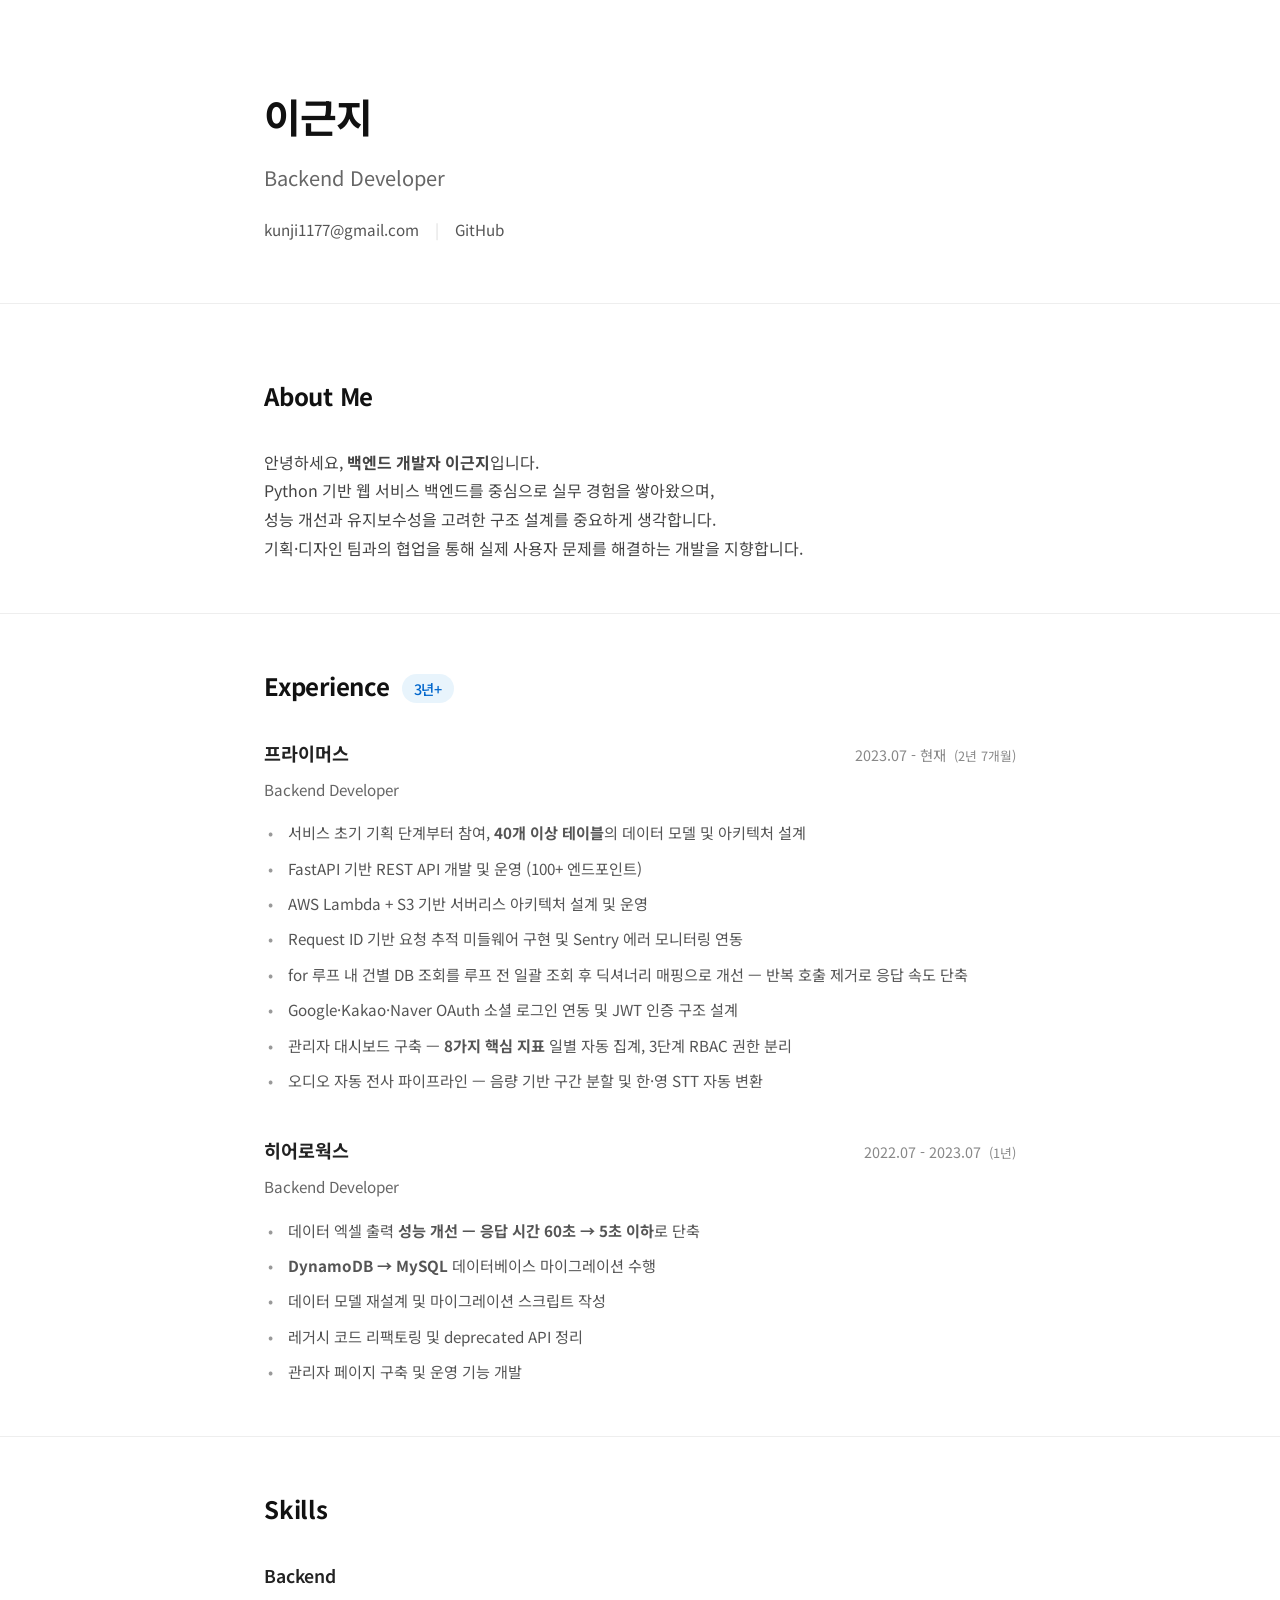
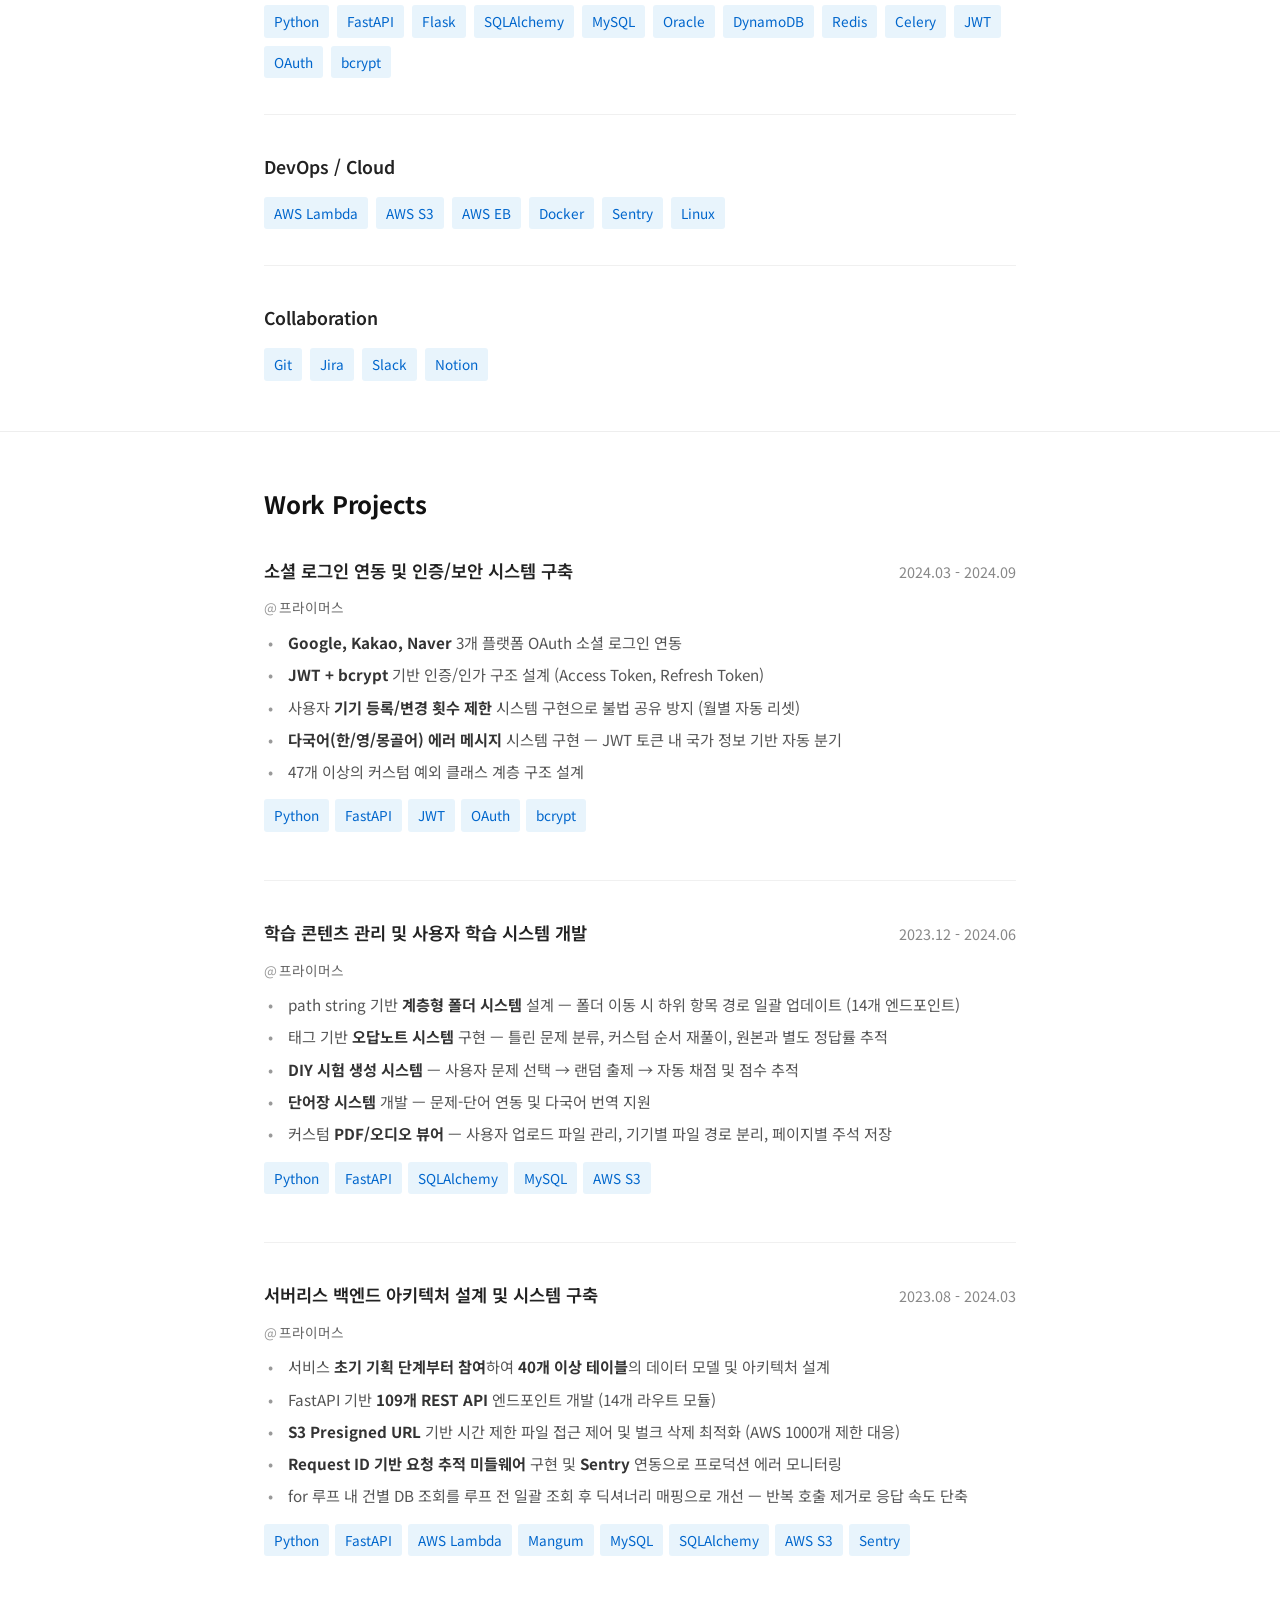
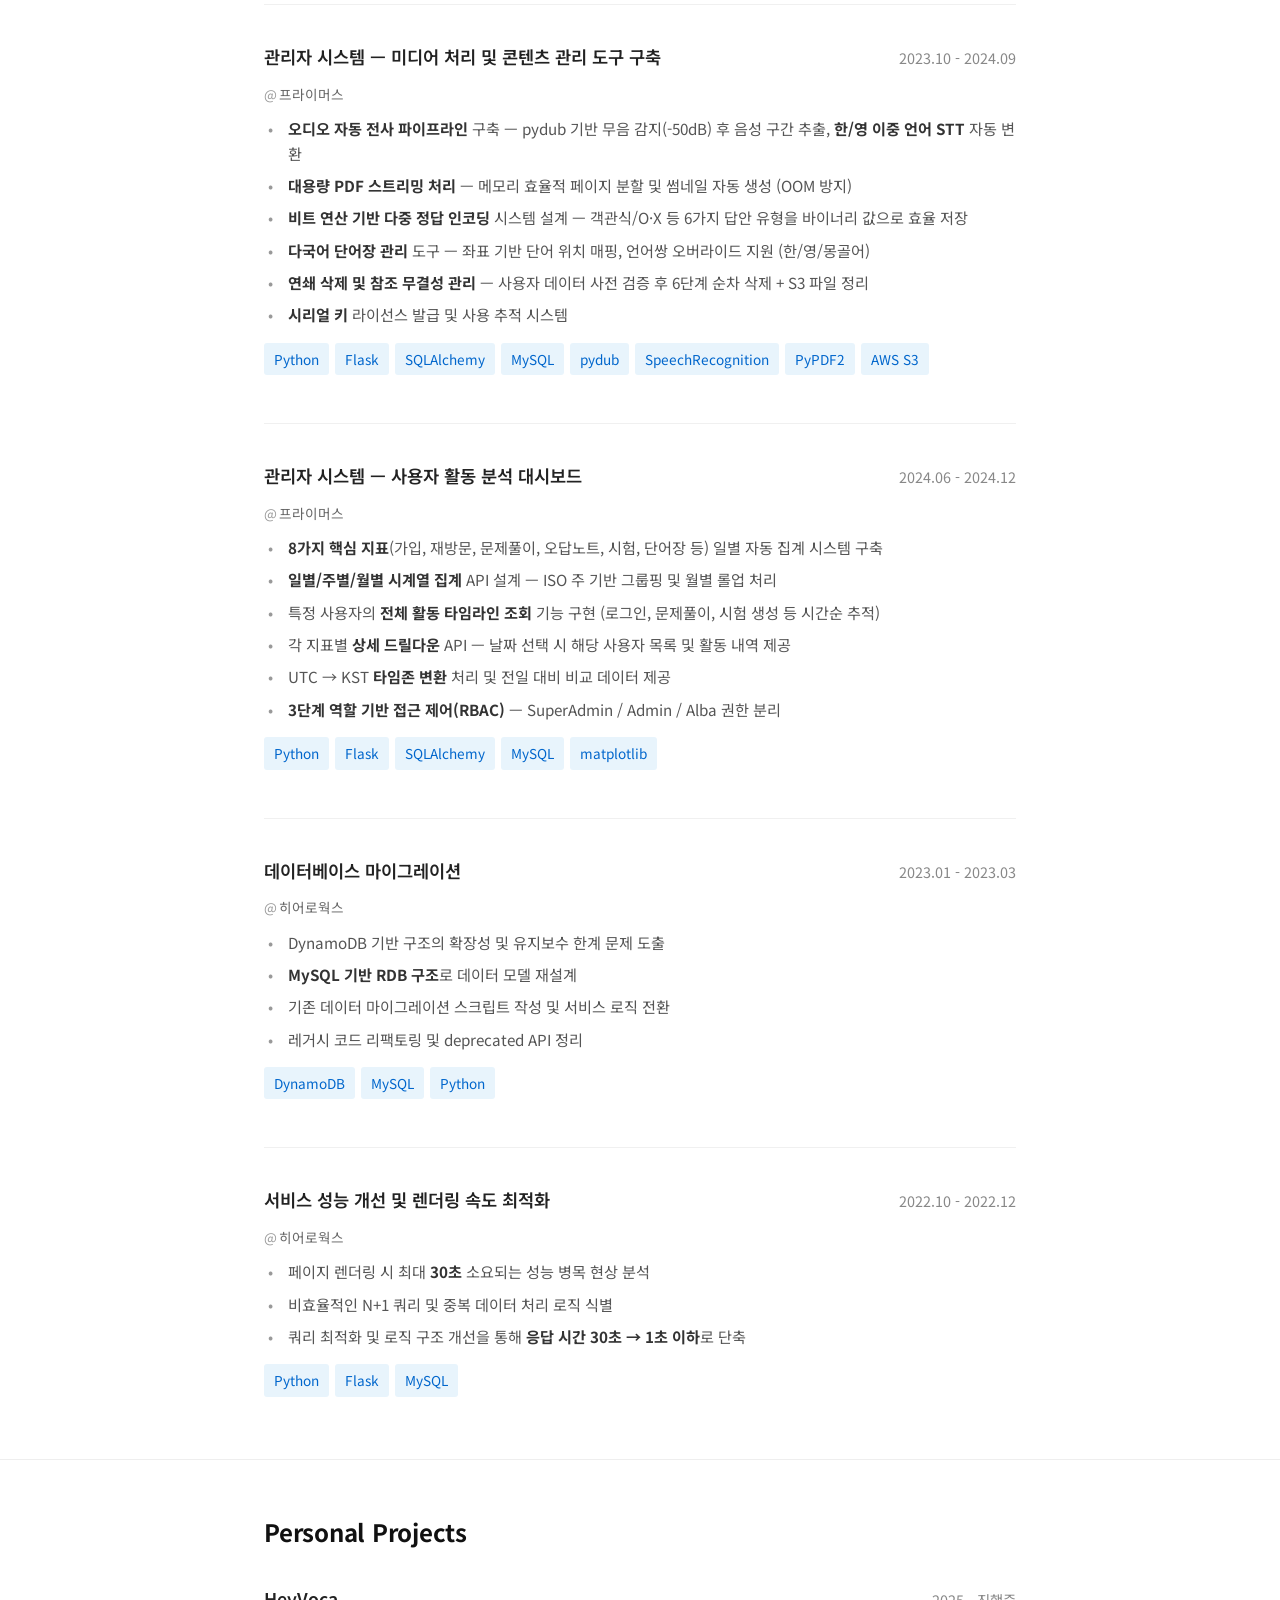
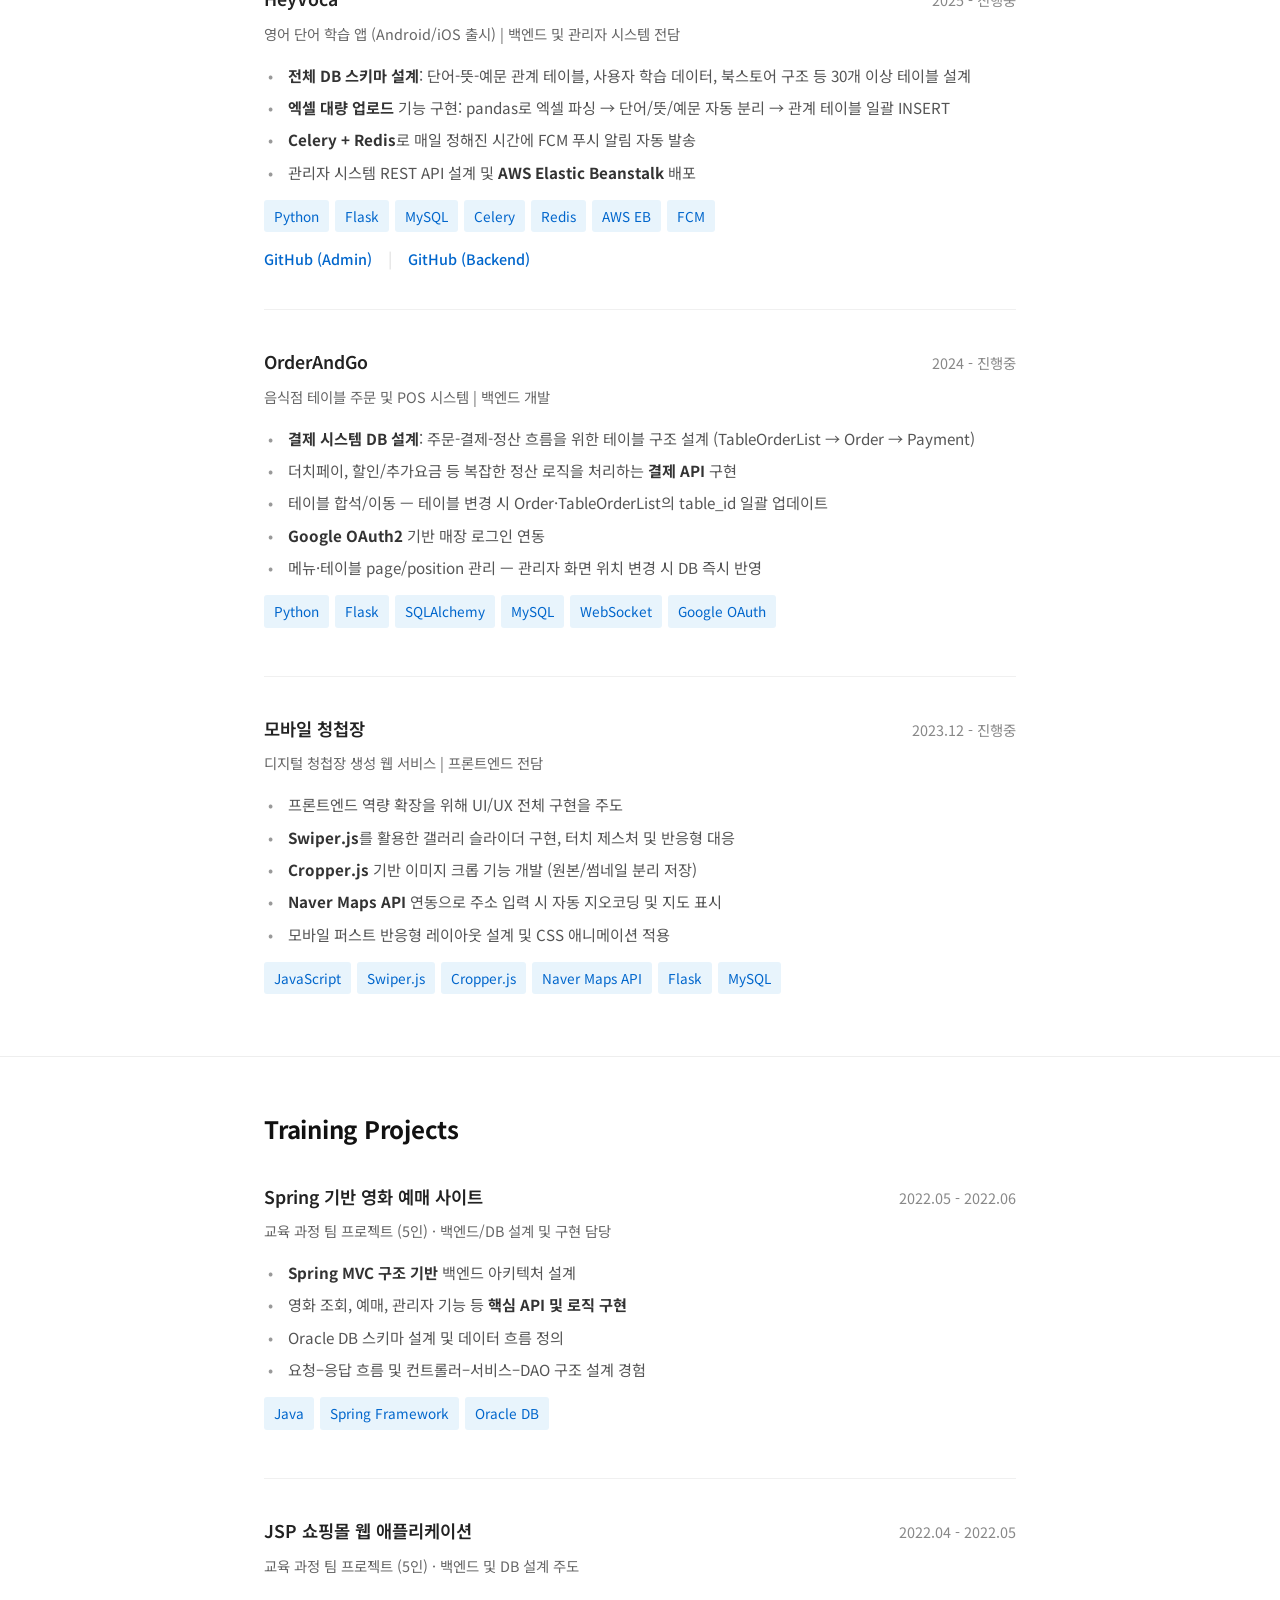
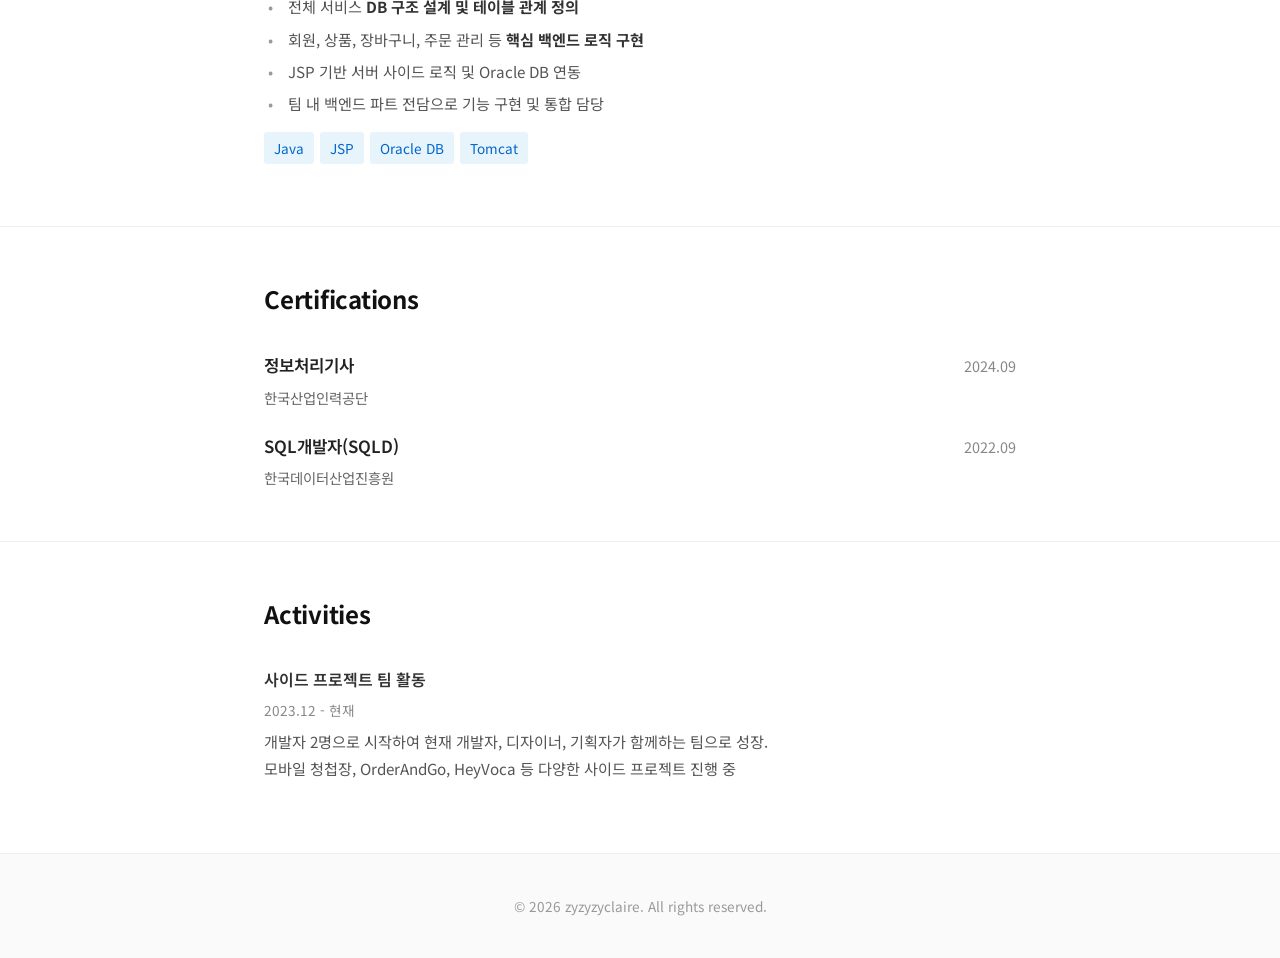
==== commit 8c0669a2: "temp" ====
--- a/index.html
+++ b/index.html
@@ -59,12 +59,14 @@
                         </div>
                         <p class="position">Backend Developer</p>
                         <ul class="experience-list">
-                            <li>학습 서비스 초기 기획 단계부터 참여하여 데이터 모델 및 아키텍처 설계</li>
-                            <li>Python(FastAPI) 기반 핵심 API 및 백엔드 기능 개발</li>
-                            <li>STT, OCR 등 AI 기능 연동 백엔드 구현</li>
-                            <li>JWT 기반 인증 구조 설계 및 적용</li>
-                            <li>AWS S3 기반 파일 업로드 및 저장 구조 설계</li>
-                            <li>관리자 페이지 구축 및 운영 기능 개발</li>
+                            <li>서비스 초기 기획 단계부터 참여, <strong>40개 이상 테이블</strong>의 데이터 모델 및 아키텍처 설계</li>
+                            <li>FastAPI 기반 REST API 개발 및 운영 (100+ 엔드포인트)</li>
+                            <li>AWS Lambda + S3 기반 서버리스 아키텍처 설계 및 운영</li>
+                            <li>Request ID 기반 요청 추적 미들웨어 구현 및 Sentry 에러 모니터링 연동</li>
+                            <li>for 루프 내 건별 DB 조회를 루프 전 일괄 조회 후 딕셔너리 매핑으로 개선 — 반복 호출 제거로 응답 속도 단축</li>
+                            <li>Google·Kakao·Naver OAuth 소셜 로그인 연동 및 JWT 인증 구조 설계</li>
+                            <li>관리자 대시보드 구축 — <strong>8가지 핵심 지표</strong> 일별 자동 집계, 3단계 RBAC 권한 분리</li>
+                            <li>오디오 자동 전사 파이프라인 — 음량 기반 구간 분할 및 한·영 STT 자동 변환</li>
                         </ul>
                     </div>
 
@@ -75,10 +77,10 @@
                         </div>
                         <p class="position">Backend Developer</p>
                         <ul class="experience-list">
-                            <li>Python(Flask) 기반 웹 서비스 백엔드 개발 및 운영</li>
-                            <li>페이지 렌더링 속도 개선을 통해 응답 시간 30초 → 1초 이하로 단축</li>
+                            <li>데이터 엑셀 출력 <strong>성능 개선 — 응답 시간 60초 → 5초 이하</strong>로 단축</li>
+                            <li><strong>DynamoDB → MySQL</strong> 데이터베이스 마이그레이션 수행</li>
+                            <li>데이터 모델 재설계 및 마이그레이션 스크립트 작성</li>
                             <li>레거시 코드 리팩토링 및 deprecated API 정리</li>
-                            <li>DynamoDB → MySQL 데이터베이스 마이그레이션 수행</li>
                             <li>관리자 페이지 구축 및 운영 기능 개발</li>
                         </ul>
                     </div>
@@ -100,10 +102,13 @@
                             <span class="skill-tag">Flask</span>
                             <span class="skill-tag">SQLAlchemy</span>
                             <span class="skill-tag">MySQL</span>
+                            <span class="skill-tag">Oracle</span>
+                            <span class="skill-tag">DynamoDB</span>
                             <span class="skill-tag">Redis</span>
                             <span class="skill-tag">Celery</span>
                             <span class="skill-tag">JWT</span>
                             <span class="skill-tag">OAuth</span>
+                            <span class="skill-tag">bcrypt</span>
                         </div>
                     </div>
                     <div class="skill-category">
@@ -188,10 +193,11 @@
                         </div>
                         <span class="project-company">프라이머스</span>
                         <ul class="project-detail-list">
-                            <li>서비스 <strong>초기 기획 단계부터 참여</strong>하여 30개 이상 테이블의 데이터 모델 및 아키텍처 설계</li>
+                            <li>서비스 <strong>초기 기획 단계부터 참여</strong>하여 <strong>40개 이상 테이블</strong>의 데이터 모델 및 아키텍처 설계</li>
                             <li>FastAPI 기반 <strong>109개 REST API</strong> 엔드포인트 개발 (14개 라우트 모듈)</li>
                             <li><strong>S3 Presigned URL</strong> 기반 시간 제한 파일 접근 제어 및 벌크 삭제 최적화 (AWS 1000개 제한 대응)</li>
                             <li><strong>Request ID 기반 요청 추적 미들웨어</strong> 구현 및 <strong>Sentry</strong> 연동으로 프로덕션 에러 모니터링</li>
+                            <li>for 루프 내 건별 DB 조회를 루프 전 일괄 조회 후 딕셔너리 매핑으로 개선 — 반복 호출 제거로 응답 속도 단축</li>
                         </ul>
                         <div class="project-tech">
                             <span class="tech-tag">Python</span>
@@ -312,7 +318,6 @@
                         <ul class="project-detail-list">
                             <li><strong>전체 DB 스키마 설계</strong>: 단어-뜻-예문 관계 테이블, 사용자 학습 데이터, 북스토어 구조 등 30개 이상 테이블 설계</li>
                             <li><strong>엑셀 대량 업로드</strong> 기능 구현: pandas로 엑셀 파싱 → 단어/뜻/예문 자동 분리 → 관계 테이블 일괄 INSERT</li>
-                            <li>한글 초성 검색 구현: 유니코드 범위 계산을 활용한 <strong>REGEXP 기반 초성/글자 혼합 검색</strong></li>
                             <li><strong>Celery + Redis</strong>로 매일 정해진 시간에 FCM 푸시 알림 자동 발송</li>
                             <li>관리자 시스템 REST API 설계 및 <strong>AWS Elastic Beanstalk</strong> 배포</li>
                         </ul>
@@ -341,9 +346,9 @@
                         <ul class="project-detail-list">
                             <li><strong>결제 시스템 DB 설계</strong>: 주문-결제-정산 흐름을 위한 테이블 구조 설계 (TableOrderList → Order → Payment)</li>
                             <li>더치페이, 할인/추가요금 등 복잡한 정산 로직을 처리하는 <strong>결제 API</strong> 구현</li>
-                            <li>메뉴 옵션(사이즈, 토핑 등)을 <strong>JSON 기반 동적 구조</strong>로 설계하여 유연성 확보</li>
-                            <li><strong>Flask-SocketIO</strong>를 활용한 POS 클라이언트 실시간 주문 동기화</li>
-                            <li>관리자 → 매장 → 테이블 계층 구조의 <strong>다중 사용자 인증 체계</strong> 구현</li>
+                            <li>테이블 합석/이동 — 테이블 변경 시 Order·TableOrderList의 table_id 일괄 업데이트</li>
+                            <li><strong>Google OAuth2</strong> 기반 매장 로그인 연동</li>
+                            <li>메뉴·테이블 page/position 관리 — 관리자 화면 위치 변경 시 DB 즉시 반영</li>
                         </ul>
                         <div class="project-tech">
                             <span class="tech-tag">Python</span>
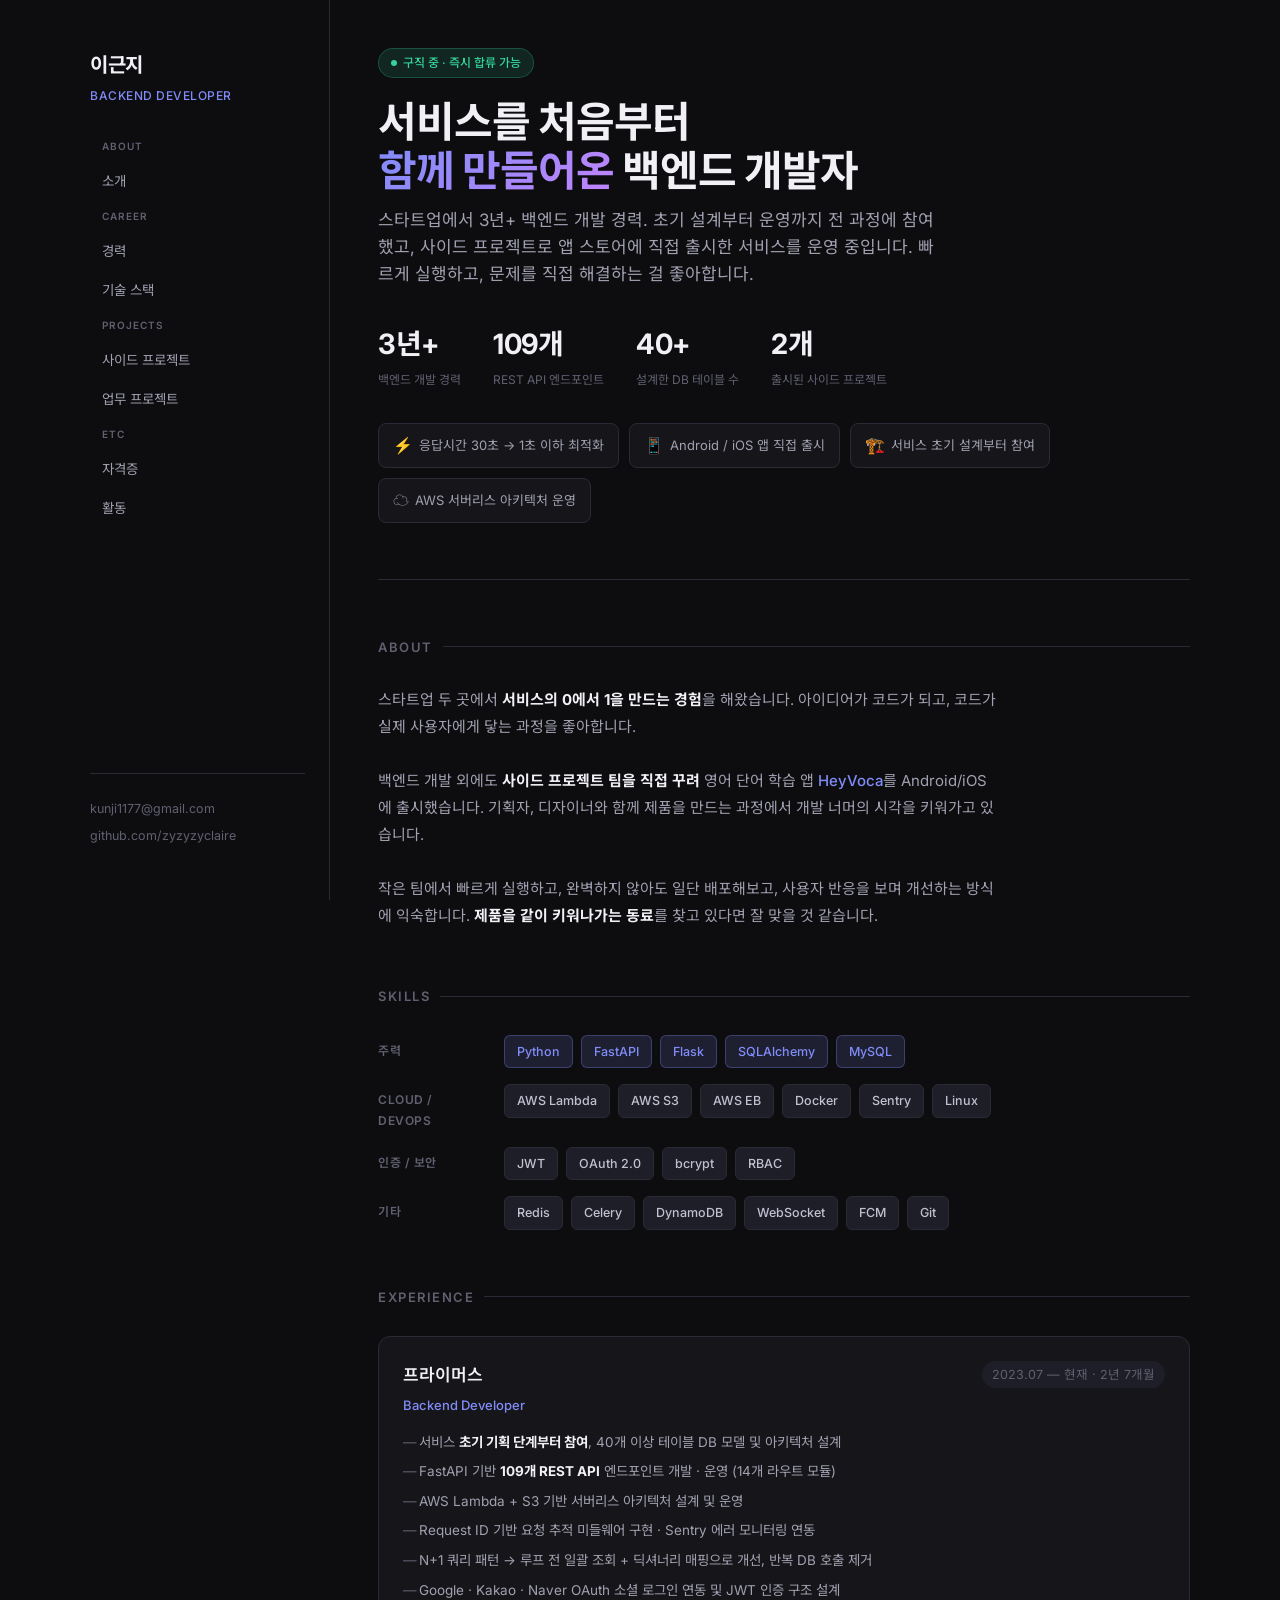
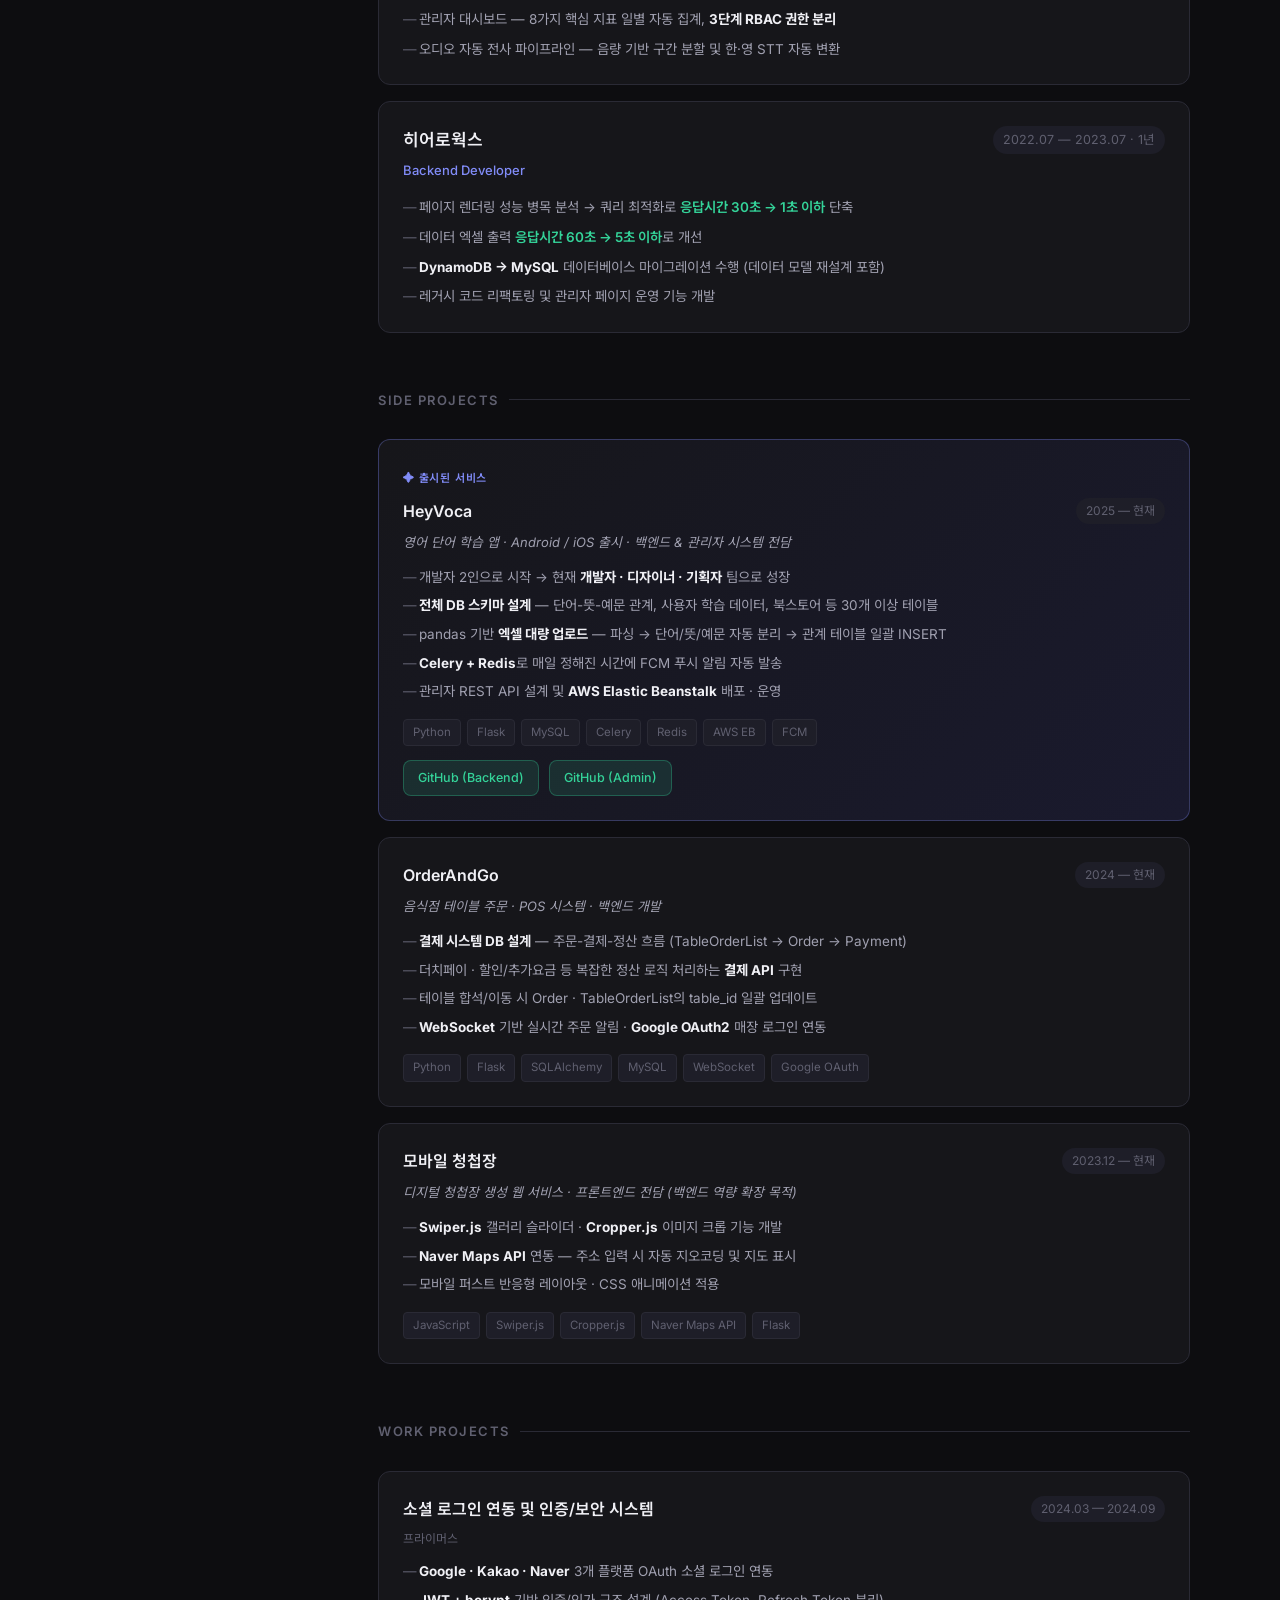
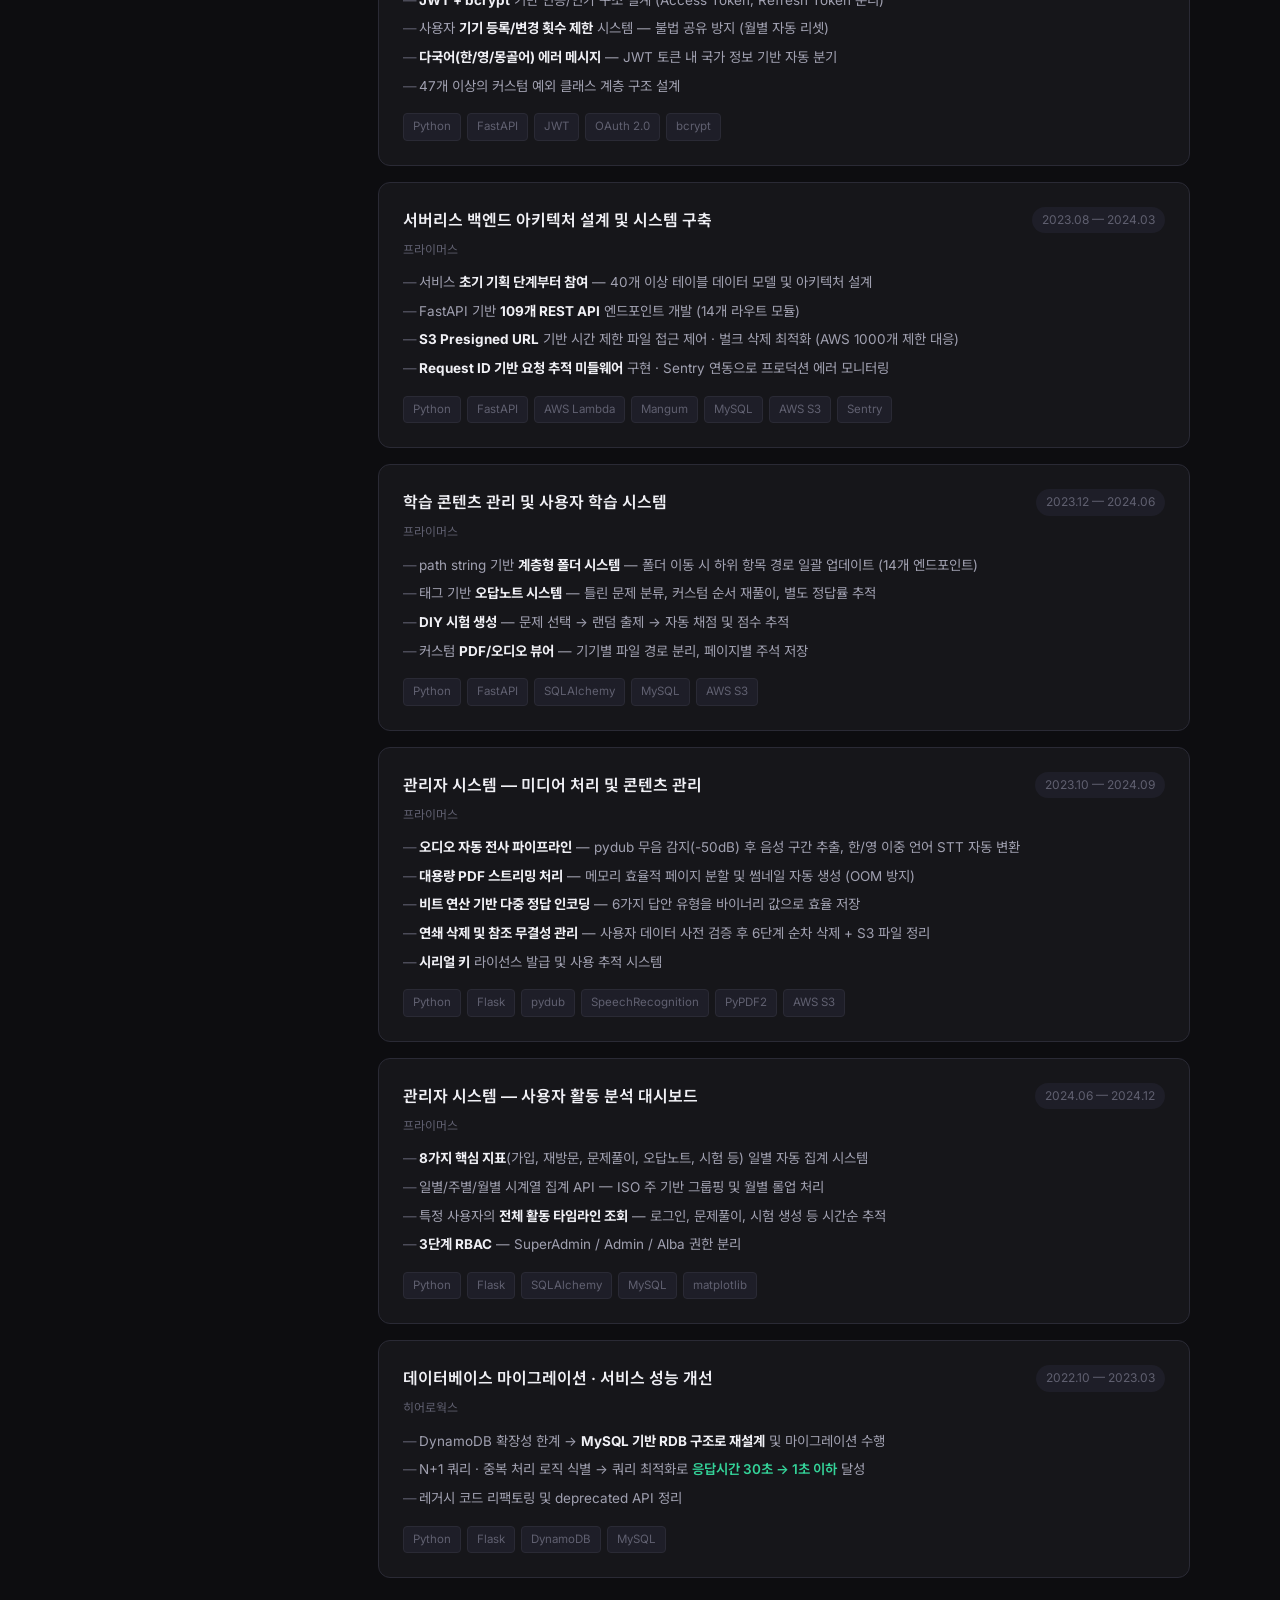
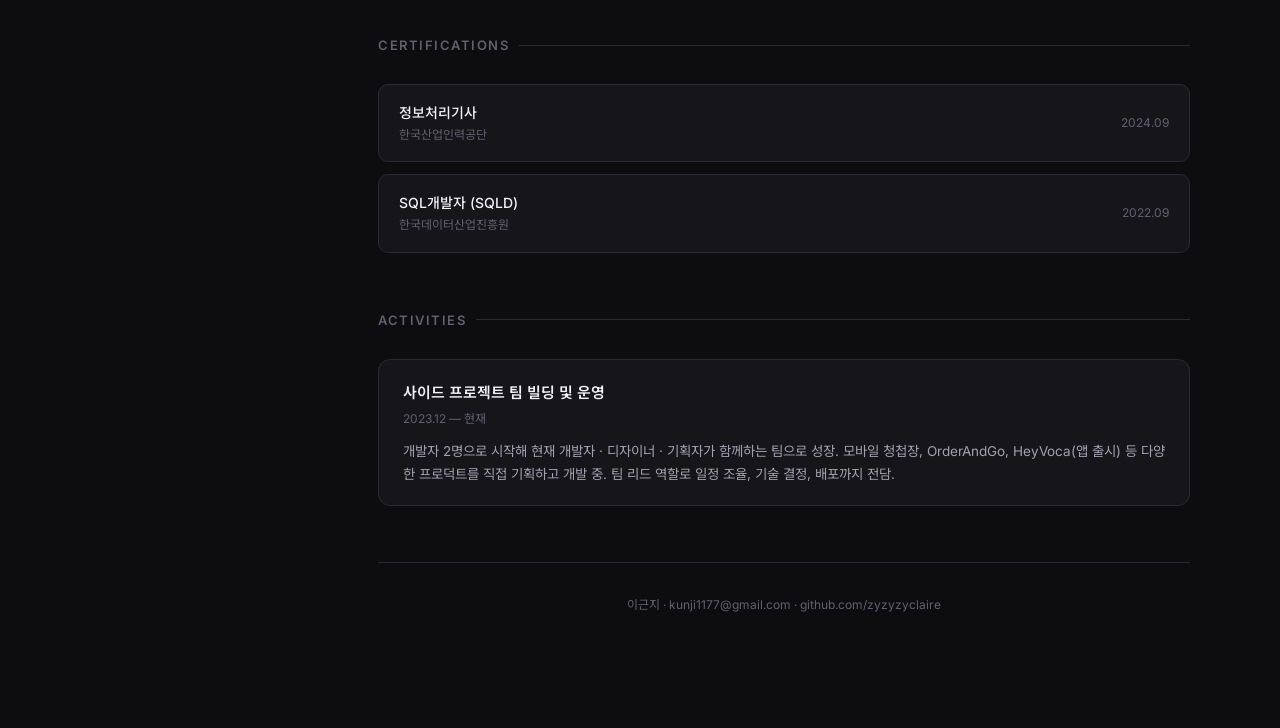
==== commit af53011f: "temp" ====
--- a/index.html
+++ b/index.html
@@ -1,525 +1,1197 @@
 <!DOCTYPE html>
-<html lang="ko">
+<html lang="ko" data-theme="dark">
 <head>
     <meta charset="UTF-8">
     <meta name="viewport" content="width=device-width, initial-scale=1.0">
-    <meta name="description" content="개발자 포트폴리오">
     <title>이근지 | Backend Developer</title>
-
-    <!-- Google Fonts -->
     <link rel="preconnect" href="https://fonts.googleapis.com">
     <link rel="preconnect" href="https://fonts.gstatic.com" crossorigin>
-    <link href="https://fonts.googleapis.com/css2?family=Noto+Sans+KR:wght@300;400;500;700&display=swap" rel="stylesheet">
-
-    <!-- Stylesheet -->
-    <link rel="stylesheet" href="css/style.css">
+    <link href="https://fonts.googleapis.com/css2?family=Noto+Sans+KR:wght@300;400;500;700&family=Inter:wght@300;400;500;600;700&display=swap" rel="stylesheet">
+    <style>
+        :root {
+            --bg: #0d0d10;
+            --bg-card: #16161a;
+            --bg-card-hover: #1c1c22;
+            --border: #2a2a35;
+            --border-hover: #4a4a5a;
+            --accent: #818cf8;
+            --accent-dim: rgba(129, 140, 248, 0.15);
+            --accent-border: rgba(129, 140, 248, 0.3);
+            --green: #34d399;
+            --green-dim: rgba(52, 211, 153, 0.12);
+            --orange: #fb923c;
+            --text-primary: #f0f0f5;
+            --text-secondary: #a0a0b0;
+            --text-muted: #606070;
+            --tag-bg: #1e1e28;
+            --tag-text: #c0c0d0;
+        }
+
+        * { box-sizing: border-box; margin: 0; padding: 0; }
+
+        html { scroll-behavior: smooth; }
+
+        body {
+            background: var(--bg);
+            color: var(--text-primary);
+            font-family: 'Inter', 'Noto Sans KR', sans-serif;
+            font-size: 15px;
+            line-height: 1.7;
+            -webkit-font-smoothing: antialiased;
+        }
+
+        a { color: var(--accent); text-decoration: none; transition: opacity .2s; }
+        a:hover { opacity: .75; }
+
+        /* ─── Layout ─────────────────────────────────── */
+        .layout {
+            display: grid;
+            grid-template-columns: 240px 1fr;
+            min-height: 100vh;
+            max-width: 1100px;
+            margin: 0 auto;
+            gap: 0;
+        }
+
+        /* ─── Sidebar ─────────────────────────────────── */
+        .sidebar {
+            position: sticky;
+            top: 0;
+            height: 100vh;
+            padding: 48px 24px 48px 0;
+            display: flex;
+            flex-direction: column;
+            border-right: 1px solid var(--border);
+        }
+
+        .sidebar-name {
+            font-size: 20px;
+            font-weight: 700;
+            color: var(--text-primary);
+            letter-spacing: -0.3px;
+            margin-bottom: 4px;
+        }
+
+        .sidebar-role {
+            font-size: 12px;
+            color: var(--accent);
+            font-weight: 500;
+            letter-spacing: 0.5px;
+            text-transform: uppercase;
+            margin-bottom: 32px;
+        }
+
+        .nav-section {
+            margin-bottom: 8px;
+        }
+
+        .nav-label {
+            font-size: 10px;
+            font-weight: 600;
+            color: var(--text-muted);
+            text-transform: uppercase;
+            letter-spacing: 1px;
+            margin-bottom: 8px;
+            padding-left: 12px;
+        }
+
+        .nav-link {
+            display: block;
+            padding: 7px 12px;
+            font-size: 13.5px;
+            color: var(--text-secondary);
+            border-radius: 6px;
+            transition: all .2s;
+            margin-bottom: 2px;
+        }
+
+        .nav-link:hover, .nav-link.active {
+            background: var(--accent-dim);
+            color: var(--accent);
+            opacity: 1;
+        }
+
+        .sidebar-contact {
+            margin-top: auto;
+            padding-top: 24px;
+            border-top: 1px solid var(--border);
+        }
+
+        .sidebar-contact a {
+            display: block;
+            font-size: 12.5px;
+            color: var(--text-muted);
+            margin-bottom: 6px;
+            transition: color .2s;
+        }
+
+        .sidebar-contact a:hover {
+            color: var(--accent);
+            opacity: 1;
+        }
+
+        /* ─── Main Content ─────────────────────────────── */
+        .main {
+            padding: 48px 0 80px 48px;
+        }
+
+        /* ─── Hero ─────────────────────────────────────── */
+        .hero {
+            padding-bottom: 56px;
+            border-bottom: 1px solid var(--border);
+            margin-bottom: 56px;
+        }
+
+        .hero-badge {
+            display: inline-flex;
+            align-items: center;
+            gap: 6px;
+            background: var(--green-dim);
+            border: 1px solid rgba(52, 211, 153, 0.25);
+            color: var(--green);
+            font-size: 12px;
+            font-weight: 500;
+            padding: 4px 12px;
+            border-radius: 999px;
+            margin-bottom: 20px;
+        }
+
+        .hero-badge::before {
+            content: '';
+            width: 6px;
+            height: 6px;
+            background: var(--green);
+            border-radius: 50%;
+            animation: pulse 2s infinite;
+        }
+
+        @keyframes pulse {
+            0%, 100% { opacity: 1; }
+            50% { opacity: .3; }
+        }
+
+        .hero-name {
+            font-size: 42px;
+            font-weight: 700;
+            letter-spacing: -1px;
+            line-height: 1.15;
+            margin-bottom: 12px;
+        }
+
+        .hero-name span {
+            background: linear-gradient(135deg, #818cf8 0%, #c084fc 100%);
+            -webkit-background-clip: text;
+            -webkit-text-fill-color: transparent;
+            background-clip: text;
+        }
+
+        .hero-tagline {
+            font-size: 17px;
+            color: var(--text-secondary);
+            max-width: 560px;
+            line-height: 1.6;
+            margin-bottom: 32px;
+        }
+
+        .hero-stats {
+            display: flex;
+            gap: 32px;
+            margin-bottom: 32px;
+        }
+
+        .stat {
+            display: flex;
+            flex-direction: column;
+        }
+
+        .stat-value {
+            font-size: 28px;
+            font-weight: 700;
+            color: var(--text-primary);
+            letter-spacing: -0.5px;
+        }
+
+        .stat-label {
+            font-size: 12px;
+            color: var(--text-muted);
+            margin-top: 2px;
+        }
+
+        .hero-highlights {
+            display: flex;
+            flex-wrap: wrap;
+            gap: 10px;
+        }
+
+        .highlight-chip {
+            display: flex;
+            align-items: center;
+            gap: 6px;
+            background: var(--bg-card);
+            border: 1px solid var(--border);
+            border-radius: 8px;
+            padding: 8px 14px;
+            font-size: 13px;
+            color: var(--text-secondary);
+            transition: all .2s;
+        }
+
+        .highlight-chip:hover {
+            border-color: var(--accent-border);
+            color: var(--text-primary);
+        }
+
+        .chip-icon {
+            font-size: 16px;
+        }
+
+        /* ─── Section ──────────────────────────────────── */
+        .section {
+            margin-bottom: 56px;
+        }
+
+        .section-header {
+            display: flex;
+            align-items: center;
+            gap: 10px;
+            margin-bottom: 28px;
+        }
+
+        .section-title {
+            font-size: 13px;
+            font-weight: 600;
+            color: var(--text-muted);
+            text-transform: uppercase;
+            letter-spacing: 1.5px;
+        }
+
+        .section-line {
+            flex: 1;
+            height: 1px;
+            background: var(--border);
+        }
+
+        /* ─── About ─────────────────────────────────────── */
+        .about-text {
+            color: var(--text-secondary);
+            font-size: 15px;
+            line-height: 1.8;
+            max-width: 620px;
+        }
+
+        .about-text strong {
+            color: var(--text-primary);
+        }
+
+        .about-text .accent-text {
+            color: var(--accent);
+            font-weight: 500;
+        }
+
+        /* ─── Experience ────────────────────────────────── */
+        .timeline {
+            position: relative;
+        }
+
+        .exp-item {
+            padding: 24px;
+            background: var(--bg-card);
+            border: 1px solid var(--border);
+            border-radius: 12px;
+            margin-bottom: 16px;
+            transition: all .2s;
+        }
+
+        .exp-item:hover {
+            border-color: var(--border-hover);
+            background: var(--bg-card-hover);
+        }
+
+        .exp-header {
+            display: flex;
+            justify-content: space-between;
+            align-items: flex-start;
+            margin-bottom: 4px;
+            gap: 16px;
+        }
+
+        .exp-company {
+            font-size: 17px;
+            font-weight: 600;
+            color: var(--text-primary);
+        }
+
+        .exp-period {
+            font-size: 12.5px;
+            color: var(--text-muted);
+            white-space: nowrap;
+            padding: 3px 10px;
+            background: var(--tag-bg);
+            border-radius: 999px;
+        }
+
+        .exp-role {
+            font-size: 13px;
+            color: var(--accent);
+            font-weight: 500;
+            margin-bottom: 16px;
+        }
+
+        .exp-list {
+            list-style: none;
+            display: flex;
+            flex-direction: column;
+            gap: 8px;
+        }
+
+        .exp-list li {
+            font-size: 13.5px;
+            color: var(--text-secondary);
+            padding-left: 16px;
+            position: relative;
+            line-height: 1.6;
+        }
+
+        .exp-list li::before {
+            content: '—';
+            position: absolute;
+            left: 0;
+            color: var(--text-muted);
+        }
+
+        .exp-list li strong {
+            color: var(--text-primary);
+        }
+
+        .highlight-metric {
+            color: var(--green) !important;
+            font-weight: 600;
+        }
+
+        /* ─── Skills ─────────────────────────────────────── */
+        .skills-grid {
+            display: flex;
+            flex-direction: column;
+            gap: 16px;
+        }
+
+        .skill-row {
+            display: flex;
+            align-items: flex-start;
+            gap: 16px;
+        }
+
+        .skill-category-name {
+            font-size: 12px;
+            font-weight: 600;
+            color: var(--text-muted);
+            text-transform: uppercase;
+            letter-spacing: 0.5px;
+            width: 110px;
+            flex-shrink: 0;
+            padding-top: 6px;
+        }
+
+        .skill-tags {
+            display: flex;
+            flex-wrap: wrap;
+            gap: 8px;
+        }
+
+        .skill-tag {
+            padding: 5px 12px;
+            background: var(--tag-bg);
+            border: 1px solid var(--border);
+            border-radius: 6px;
+            font-size: 12.5px;
+            color: var(--tag-text);
+            font-weight: 500;
+            transition: all .15s;
+        }
+
+        .skill-tag:hover {
+            border-color: var(--accent-border);
+            color: var(--accent);
+        }
+
+        .skill-tag.primary {
+            background: var(--accent-dim);
+            border-color: var(--accent-border);
+            color: var(--accent);
+        }
+
+        /* ─── Projects ───────────────────────────────────── */
+        .project-card {
+            padding: 24px;
+            background: var(--bg-card);
+            border: 1px solid var(--border);
+            border-radius: 12px;
+            margin-bottom: 16px;
+            transition: all .2s;
+        }
+
+        .project-card:hover {
+            border-color: var(--border-hover);
+            background: var(--bg-card-hover);
+        }
+
+        .project-card.featured {
+            border-color: var(--accent-border);
+            background: linear-gradient(135deg, #16161a 0%, #1a1a2e 100%);
+        }
+
+        .project-card.featured:hover {
+            border-color: rgba(129, 140, 248, 0.5);
+        }
+
+        .featured-badge {
+            display: inline-flex;
+            align-items: center;
+            gap: 5px;
+            font-size: 11px;
+            font-weight: 600;
+            color: var(--accent);
+            text-transform: uppercase;
+            letter-spacing: 0.8px;
+            margin-bottom: 10px;
+        }
+
+        .project-header {
+            display: flex;
+            justify-content: space-between;
+            align-items: flex-start;
+            gap: 16px;
+            margin-bottom: 6px;
+        }
+
+        .project-name {
+            font-size: 16px;
+            font-weight: 600;
+            color: var(--text-primary);
+        }
+
+        .project-period {
+            font-size: 12px;
+            color: var(--text-muted);
+            white-space: nowrap;
+            padding: 3px 10px;
+            background: var(--tag-bg);
+            border-radius: 999px;
+        }
+
+        .project-company-tag {
+            font-size: 12px;
+            color: var(--text-muted);
+            margin-bottom: 12px;
+        }
+
+        .project-subtitle {
+            font-size: 13px;
+            color: var(--text-secondary);
+            margin-bottom: 14px;
+            font-style: italic;
+        }
+
+        .project-list {
+            list-style: none;
+            display: flex;
+            flex-direction: column;
+            gap: 7px;
+            margin-bottom: 16px;
+        }
+
+        .project-list li {
+            font-size: 13.5px;
+            color: var(--text-secondary);
+            padding-left: 16px;
+            position: relative;
+            line-height: 1.6;
+        }
+
+        .project-list li::before {
+            content: '—';
+            position: absolute;
+            left: 0;
+            color: var(--text-muted);
+        }
+
+        .project-list li strong {
+            color: var(--text-primary);
+        }
+
+        .project-tech {
+            display: flex;
+            flex-wrap: wrap;
+            gap: 6px;
+            margin-top: 14px;
+        }
+
+        .tech-tag {
+            padding: 3px 9px;
+            background: var(--tag-bg);
+            border: 1px solid var(--border);
+            border-radius: 4px;
+            font-size: 11.5px;
+            color: var(--text-muted);
+            font-family: 'Inter', monospace;
+        }
+
+        .project-links {
+            margin-top: 14px;
+            display: flex;
+            gap: 12px;
+            align-items: center;
+        }
+
+        .project-link {
+            display: inline-flex;
+            align-items: center;
+            gap: 5px;
+            font-size: 12.5px;
+            color: var(--accent);
+            border: 1px solid var(--accent-border);
+            padding: 4px 12px;
+            border-radius: 6px;
+            transition: all .2s;
+        }
+
+        .project-link:hover {
+            background: var(--accent-dim);
+            opacity: 1;
+        }
+
+        .product-links {
+            display: flex;
+            gap: 10px;
+            margin-top: 14px;
+            flex-wrap: wrap;
+        }
+
+        .store-badge {
+            display: inline-flex;
+            align-items: center;
+            gap: 7px;
+            padding: 6px 14px;
+            background: var(--green-dim);
+            border: 1px solid rgba(52, 211, 153, 0.3);
+            border-radius: 8px;
+            font-size: 12.5px;
+            color: var(--green);
+            font-weight: 500;
+            transition: all .2s;
+        }
+
+        .store-badge:hover {
+            opacity: .8;
+        }
+
+        /* ─── Certifications ─────────────────────────────── */
+        .cert-list {
+            display: flex;
+            flex-direction: column;
+            gap: 12px;
+        }
+
+        .cert-item {
+            display: flex;
+            justify-content: space-between;
+            align-items: center;
+            padding: 16px 20px;
+            background: var(--bg-card);
+            border: 1px solid var(--border);
+            border-radius: 10px;
+        }
+
+        .cert-name {
+            font-size: 14px;
+            font-weight: 500;
+            color: var(--text-primary);
+        }
+
+        .cert-meta {
+            font-size: 12px;
+            color: var(--text-muted);
+        }
+
+        /* ─── Activities ─────────────────────────────────── */
+        .activity-card {
+            padding: 20px 24px;
+            background: var(--bg-card);
+            border: 1px solid var(--border);
+            border-radius: 12px;
+        }
+
+        .activity-title {
+            font-size: 15px;
+            font-weight: 600;
+            color: var(--text-primary);
+            margin-bottom: 4px;
+        }
+
+        .activity-period {
+            font-size: 12px;
+            color: var(--text-muted);
+            margin-bottom: 10px;
+        }
+
+        .activity-desc {
+            font-size: 13.5px;
+            color: var(--text-secondary);
+            line-height: 1.7;
+        }
+
+        /* ─── Footer ─────────────────────────────────────── */
+        .footer {
+            padding: 32px 0;
+            border-top: 1px solid var(--border);
+            text-align: center;
+        }
+
+        .footer p {
+            font-size: 12px;
+            color: var(--text-muted);
+        }
+
+        /* ─── Mobile ─────────────────────────────────────── */
+        @media (max-width: 768px) {
+            .layout {
+                grid-template-columns: 1fr;
+            }
+
+            .sidebar {
+                position: static;
+                height: auto;
+                padding: 32px 20px 20px;
+                border-right: none;
+                border-bottom: 1px solid var(--border);
+            }
+
+            .nav-section { display: none; }
+
+            .sidebar-contact {
+                border-top: none;
+                padding-top: 16px;
+                display: flex;
+                flex-wrap: wrap;
+                gap: 8px;
+            }
+
+            .sidebar-contact a { margin-bottom: 0; }
+
+            .main {
+                padding: 32px 20px 60px;
+            }
+
+            .hero-name { font-size: 30px; }
+            .hero-stats { gap: 20px; }
+            .stat-value { font-size: 22px; }
+
+            .exp-header, .project-header {
+                flex-direction: column;
+                align-items: flex-start;
+            }
+
+            .skill-row {
+                flex-direction: column;
+                gap: 8px;
+            }
+
+            .skill-category-name {
+                width: auto;
+            }
+        }
+    </style>
 </head>
 <body>
-    <!-- Header / Intro -->
-    <header class="header">
-        <div class="container">
-            <h1 class="name">이근지</h1>
-            <p class="title">Backend Developer</p>
-            <div class="contact-links">
-                <a href="mailto:kunji1177@gmail.com">kunji1177@gmail.com</a>
-                <span class="separator">|</span>
-                <a href="https://github.com/zyzyzyclaire" target="_blank" rel="noopener">GitHub</a>
-                <!-- <span class="separator">|</span> -->
-                <!-- <a href="https://blog.example.com" target="_blank" rel="noopener">Blog</a> -->
-            </div>
+
+<div class="layout">
+
+    <!-- ─── Sidebar ─────────────────────────── -->
+    <aside class="sidebar">
+        <div class="sidebar-name">이근지</div>
+        <div class="sidebar-role">Backend Developer</div>
+
+        <nav>
+            <div class="nav-section">
+                <div class="nav-label">About</div>
+                <a href="#about" class="nav-link">소개</a>
+            </div>
+            <div class="nav-section">
+                <div class="nav-label">Career</div>
+                <a href="#experience" class="nav-link">경력</a>
+                <a href="#skills" class="nav-link">기술 스택</a>
+            </div>
+            <div class="nav-section">
+                <div class="nav-label">Projects</div>
+                <a href="#products" class="nav-link">사이드 프로젝트</a>
+                <a href="#work-projects" class="nav-link">업무 프로젝트</a>
+            </div>
+            <div class="nav-section">
+                <div class="nav-label">Etc</div>
+                <a href="#certifications" class="nav-link">자격증</a>
+                <a href="#activities" class="nav-link">활동</a>
+            </div>
+        </nav>
+
+        <div class="sidebar-contact">
+            <a href="mailto:kunji1177@gmail.com">kunji1177@gmail.com</a>
+            <a href="https://github.com/zyzyzyclaire" target="_blank" rel="noopener">github.com/zyzyzyclaire</a>
         </div>
-    </header>
-
+    </aside>
+
+    <!-- ─── Main ─────────────────────────────── -->
     <main class="main">
-        <!-- About Me -->
+
+        <!-- Hero -->
+        <section class="hero" id="top">
+            <div class="hero-badge">구직 중 · 즉시 합류 가능</div>
+            <h1 class="hero-name">서비스를 처음부터<br><span>함께 만들어온</span> 백엔드 개발자</h1>
+            <p class="hero-tagline">
+                스타트업에서 3년+ 백엔드 개발 경력. 초기 설계부터 운영까지 전 과정에 참여했고,
+                사이드 프로젝트로 앱 스토어에 직접 출시한 서비스를 운영 중입니다.
+                빠르게 실행하고, 문제를 직접 해결하는 걸 좋아합니다.
+            </p>
+
+            <div class="hero-stats">
+                <div class="stat">
+                    <span class="stat-value">3년+</span>
+                    <span class="stat-label">백엔드 개발 경력</span>
+                </div>
+                <div class="stat">
+                    <span class="stat-value">109개</span>
+                    <span class="stat-label">REST API 엔드포인트</span>
+                </div>
+                <div class="stat">
+                    <span class="stat-value">40+</span>
+                    <span class="stat-label">설계한 DB 테이블 수</span>
+                </div>
+                <div class="stat">
+                    <span class="stat-value">2개</span>
+                    <span class="stat-label">출시된 사이드 프로젝트</span>
+                </div>
+            </div>
+
+            <div class="hero-highlights">
+                <div class="highlight-chip">
+                    <span class="chip-icon">⚡</span>
+                    응답시간 30초 → 1초 이하 최적화
+                </div>
+                <div class="highlight-chip">
+                    <span class="chip-icon">📱</span>
+                    Android / iOS 앱 직접 출시
+                </div>
+                <div class="highlight-chip">
+                    <span class="chip-icon">🏗️</span>
+                    서비스 초기 설계부터 참여
+                </div>
+                <div class="highlight-chip">
+                    <span class="chip-icon">☁️</span>
+                    AWS 서버리스 아키텍처 운영
+                </div>
+            </div>
+        </section>
+
+        <!-- About -->
         <section class="section" id="about">
-            <div class="container">
-                <h2 class="section-title">About Me</h2>
-                <div class="section-content">
-                    <p>
-                        안녕하세요, <strong>백엔드 개발자 이근지</strong>입니다.<br>
-                        Python 기반 웹 서비스 백엔드를 중심으로 실무 경험을 쌓아왔으며,<br>
-                        성능 개선과 유지보수성을 고려한 구조 설계를 중요하게 생각합니다.<br>
-                        기획·디자인 팀과의 협업을 통해 실제 사용자 문제를 해결하는 개발을 지향합니다.
-                    </p>
+            <div class="section-header">
+                <span class="section-title">About</span>
+                <div class="section-line"></div>
+            </div>
+            <p class="about-text">
+                스타트업 두 곳에서 <strong>서비스의 0에서 1을 만드는 경험</strong>을 해왔습니다.
+                아이디어가 코드가 되고, 코드가 실제 사용자에게 닿는 과정을 좋아합니다.
+                <br><br>
+                백엔드 개발 외에도 <strong>사이드 프로젝트 팀을 직접 꾸려</strong> 영어 단어 학습 앱
+                <span class="accent-text">HeyVoca</span>를 Android/iOS에 출시했습니다.
+                기획자, 디자이너와 함께 제품을 만드는 과정에서 개발 너머의 시각을 키워가고 있습니다.
+                <br><br>
+                작은 팀에서 빠르게 실행하고, 완벽하지 않아도 일단 배포해보고, 사용자 반응을 보며 개선하는
+                방식에 익숙합니다. <strong>제품을 같이 키워나가는 동료</strong>를 찾고 있다면 잘 맞을 것 같습니다.
+            </p>
+        </section>
+
+        <!-- Skills -->
+        <section class="section" id="skills">
+            <div class="section-header">
+                <span class="section-title">Skills</span>
+                <div class="section-line"></div>
+            </div>
+            <div class="skills-grid">
+                <div class="skill-row">
+                    <span class="skill-category-name">주력</span>
+                    <div class="skill-tags">
+                        <span class="skill-tag primary">Python</span>
+                        <span class="skill-tag primary">FastAPI</span>
+                        <span class="skill-tag primary">Flask</span>
+                        <span class="skill-tag primary">SQLAlchemy</span>
+                        <span class="skill-tag primary">MySQL</span>
+                    </div>
+                </div>
+                <div class="skill-row">
+                    <span class="skill-category-name">Cloud / DevOps</span>
+                    <div class="skill-tags">
+                        <span class="skill-tag">AWS Lambda</span>
+                        <span class="skill-tag">AWS S3</span>
+                        <span class="skill-tag">AWS EB</span>
+                        <span class="skill-tag">Docker</span>
+                        <span class="skill-tag">Sentry</span>
+                        <span class="skill-tag">Linux</span>
+                    </div>
+                </div>
+                <div class="skill-row">
+                    <span class="skill-category-name">인증 / 보안</span>
+                    <div class="skill-tags">
+                        <span class="skill-tag">JWT</span>
+                        <span class="skill-tag">OAuth 2.0</span>
+                        <span class="skill-tag">bcrypt</span>
+                        <span class="skill-tag">RBAC</span>
+                    </div>
+                </div>
+                <div class="skill-row">
+                    <span class="skill-category-name">기타</span>
+                    <div class="skill-tags">
+                        <span class="skill-tag">Redis</span>
+                        <span class="skill-tag">Celery</span>
+                        <span class="skill-tag">DynamoDB</span>
+                        <span class="skill-tag">WebSocket</span>
+                        <span class="skill-tag">FCM</span>
+                        <span class="skill-tag">Git</span>
+                    </div>
                 </div>
             </div>
         </section>
 
         <!-- Experience -->
         <section class="section" id="experience">
-            <div class="container">
-                <h2 class="section-title">Experience<span class="experience-total">3년+</span></h2>
-                <div class="section-content">
-
-                    <div class="experience-item">
-                        <div class="experience-header">
-                            <h3 class="company-name">프라이머스</h3>
-                            <span class="period">2023.07 - 현재<span class="duration">2년 7개월</span></span>
-                        </div>
-                        <p class="position">Backend Developer</p>
-                        <ul class="experience-list">
-                            <li>서비스 초기 기획 단계부터 참여, <strong>40개 이상 테이블</strong>의 데이터 모델 및 아키텍처 설계</li>
-                            <li>FastAPI 기반 REST API 개발 및 운영 (100+ 엔드포인트)</li>
-                            <li>AWS Lambda + S3 기반 서버리스 아키텍처 설계 및 운영</li>
-                            <li>Request ID 기반 요청 추적 미들웨어 구현 및 Sentry 에러 모니터링 연동</li>
-                            <li>for 루프 내 건별 DB 조회를 루프 전 일괄 조회 후 딕셔너리 매핑으로 개선 — 반복 호출 제거로 응답 속도 단축</li>
-                            <li>Google·Kakao·Naver OAuth 소셜 로그인 연동 및 JWT 인증 구조 설계</li>
-                            <li>관리자 대시보드 구축 — <strong>8가지 핵심 지표</strong> 일별 자동 집계, 3단계 RBAC 권한 분리</li>
-                            <li>오디오 자동 전사 파이프라인 — 음량 기반 구간 분할 및 한·영 STT 자동 변환</li>
-                        </ul>
+            <div class="section-header">
+                <span class="section-title">Experience</span>
+                <div class="section-line"></div>
+            </div>
+            <div class="timeline">
+
+                <div class="exp-item">
+                    <div class="exp-header">
+                        <h3 class="exp-company">프라이머스</h3>
+                        <span class="exp-period">2023.07 — 현재 · 2년 7개월</span>
                     </div>
-
-                    <div class="experience-item">
-                        <div class="experience-header">
-                            <h3 class="company-name">히어로웍스</h3>
-                            <span class="period">2022.07 - 2023.07<span class="duration">1년</span></span>
-                        </div>
-                        <p class="position">Backend Developer</p>
-                        <ul class="experience-list">
-                            <li>데이터 엑셀 출력 <strong>성능 개선 — 응답 시간 60초 → 5초 이하</strong>로 단축</li>
-                            <li><strong>DynamoDB → MySQL</strong> 데이터베이스 마이그레이션 수행</li>
-                            <li>데이터 모델 재설계 및 마이그레이션 스크립트 작성</li>
-                            <li>레거시 코드 리팩토링 및 deprecated API 정리</li>
-                            <li>관리자 페이지 구축 및 운영 기능 개발</li>
-                        </ul>
+                    <div class="exp-role">Backend Developer</div>
+                    <ul class="exp-list">
+                        <li>서비스 <strong>초기 기획 단계부터 참여</strong>, 40개 이상 테이블 DB 모델 및 아키텍처 설계</li>
+                        <li>FastAPI 기반 <strong>109개 REST API</strong> 엔드포인트 개발 · 운영 (14개 라우트 모듈)</li>
+                        <li>AWS Lambda + S3 기반 서버리스 아키텍처 설계 및 운영</li>
+                        <li>Request ID 기반 요청 추적 미들웨어 구현 · Sentry 에러 모니터링 연동</li>
+                        <li>N+1 쿼리 패턴 → 루프 전 일괄 조회 + 딕셔너리 매핑으로 개선, 반복 DB 호출 제거</li>
+                        <li>Google · Kakao · Naver OAuth 소셜 로그인 연동 및 JWT 인증 구조 설계</li>
+                        <li>관리자 대시보드 — 8가지 핵심 지표 일별 자동 집계, <strong>3단계 RBAC 권한 분리</strong></li>
+                        <li>오디오 자동 전사 파이프라인 — 음량 기반 구간 분할 및 한·영 STT 자동 변환</li>
+                    </ul>
+                </div>
+
+                <div class="exp-item">
+                    <div class="exp-header">
+                        <h3 class="exp-company">히어로웍스</h3>
+                        <span class="exp-period">2022.07 — 2023.07 · 1년</span>
                     </div>
-
-                </div>
+                    <div class="exp-role">Backend Developer</div>
+                    <ul class="exp-list">
+                        <li>페이지 렌더링 성능 병목 분석 → 쿼리 최적화로 <span class="highlight-metric">응답시간 30초 → 1초 이하</span> 단축</li>
+                        <li>데이터 엑셀 출력 <span class="highlight-metric">응답시간 60초 → 5초 이하</span>로 개선</li>
+                        <li><strong>DynamoDB → MySQL</strong> 데이터베이스 마이그레이션 수행 (데이터 모델 재설계 포함)</li>
+                        <li>레거시 코드 리팩토링 및 관리자 페이지 운영 기능 개발</li>
+                    </ul>
+                </div>
+
             </div>
         </section>
 
-        <!-- Skills -->
-        <section class="section" id="skills">
-            <div class="container">
-                <h2 class="section-title">Skills</h2>
-                <div class="section-content">
-                    <div class="skill-category">
-                        <h3 class="skill-category-title">Backend</h3>
-                        <div class="skill-tags">
-                            <span class="skill-tag">Python</span>
-                            <span class="skill-tag">FastAPI</span>
-                            <span class="skill-tag">Flask</span>
-                            <span class="skill-tag">SQLAlchemy</span>
-                            <span class="skill-tag">MySQL</span>
-                            <span class="skill-tag">Oracle</span>
-                            <span class="skill-tag">DynamoDB</span>
-                            <span class="skill-tag">Redis</span>
-                            <span class="skill-tag">Celery</span>
-                            <span class="skill-tag">JWT</span>
-                            <span class="skill-tag">OAuth</span>
-                            <span class="skill-tag">bcrypt</span>
-                        </div>
-                    </div>
-                    <div class="skill-category">
-                        <h3 class="skill-category-title">DevOps / Cloud</h3>
-                        <div class="skill-tags">
-                            <span class="skill-tag">AWS Lambda</span>
-                            <span class="skill-tag">AWS S3</span>
-                            <span class="skill-tag">AWS EB</span>
-                            <span class="skill-tag">Docker</span>
-                            <span class="skill-tag">Sentry</span>
-                            <span class="skill-tag">Linux</span>
-                        </div>
-                    </div>
-                    <div class="skill-category">
-                        <h3 class="skill-category-title">Collaboration</h3>
-                        <div class="skill-tags">
-                            <span class="skill-tag">Git</span>
-                            <span class="skill-tag">Jira</span>
-                            <span class="skill-tag">Slack</span>
-                            <span class="skill-tag">Notion</span>
-                        </div>
-                    </div>
+        <!-- Side Projects (Products) -->
+        <section class="section" id="products">
+            <div class="section-header">
+                <span class="section-title">Side Projects</span>
+                <div class="section-line"></div>
+            </div>
+
+            <!-- HeyVoca - featured -->
+            <div class="project-card featured">
+                <div class="featured-badge">✦ 출시된 서비스</div>
+                <div class="project-header">
+                    <h3 class="project-name">HeyVoca</h3>
+                    <span class="project-period">2025 — 현재</span>
+                </div>
+                <p class="project-subtitle">영어 단어 학습 앱 · Android / iOS 출시 · 백엔드 & 관리자 시스템 전담</p>
+                <ul class="project-list">
+                    <li>개발자 2인으로 시작 → 현재 <strong>개발자 · 디자이너 · 기획자</strong> 팀으로 성장</li>
+                    <li><strong>전체 DB 스키마 설계</strong> — 단어-뜻-예문 관계, 사용자 학습 데이터, 북스토어 등 30개 이상 테이블</li>
+                    <li>pandas 기반 <strong>엑셀 대량 업로드</strong> — 파싱 → 단어/뜻/예문 자동 분리 → 관계 테이블 일괄 INSERT</li>
+                    <li><strong>Celery + Redis</strong>로 매일 정해진 시간에 FCM 푸시 알림 자동 발송</li>
+                    <li>관리자 REST API 설계 및 <strong>AWS Elastic Beanstalk</strong> 배포 · 운영</li>
+                </ul>
+                <div class="project-tech">
+                    <span class="tech-tag">Python</span>
+                    <span class="tech-tag">Flask</span>
+                    <span class="tech-tag">MySQL</span>
+                    <span class="tech-tag">Celery</span>
+                    <span class="tech-tag">Redis</span>
+                    <span class="tech-tag">AWS EB</span>
+                    <span class="tech-tag">FCM</span>
+                </div>
+                <div class="product-links">
+                    <a class="store-badge" href="https://github.com/whrksp126/heyvoca_back" target="_blank" rel="noopener">
+                        GitHub (Backend)
+                    </a>
+                    <a class="store-badge" href="https://github.com/whrksp126/heyvoca_admin" target="_blank" rel="noopener">
+                        GitHub (Admin)
+                    </a>
+                </div>
+            </div>
+
+            <!-- OrderAndGo -->
+            <div class="project-card">
+                <div class="project-header">
+                    <h3 class="project-name">OrderAndGo</h3>
+                    <span class="project-period">2024 — 현재</span>
+                </div>
+                <p class="project-subtitle">음식점 테이블 주문 · POS 시스템 · 백엔드 개발</p>
+                <ul class="project-list">
+                    <li><strong>결제 시스템 DB 설계</strong> — 주문-결제-정산 흐름 (TableOrderList → Order → Payment)</li>
+                    <li>더치페이 · 할인/추가요금 등 복잡한 정산 로직 처리하는 <strong>결제 API</strong> 구현</li>
+                    <li>테이블 합석/이동 시 Order · TableOrderList의 table_id 일괄 업데이트</li>
+                    <li><strong>WebSocket</strong> 기반 실시간 주문 알림 · <strong>Google OAuth2</strong> 매장 로그인 연동</li>
+                </ul>
+                <div class="project-tech">
+                    <span class="tech-tag">Python</span>
+                    <span class="tech-tag">Flask</span>
+                    <span class="tech-tag">SQLAlchemy</span>
+                    <span class="tech-tag">MySQL</span>
+                    <span class="tech-tag">WebSocket</span>
+                    <span class="tech-tag">Google OAuth</span>
+                </div>
+            </div>
+
+            <!-- 모바일 청첩장 -->
+            <div class="project-card">
+                <div class="project-header">
+                    <h3 class="project-name">모바일 청첩장</h3>
+                    <span class="project-period">2023.12 — 현재</span>
+                </div>
+                <p class="project-subtitle">디지털 청첩장 생성 웹 서비스 · 프론트엔드 전담 (백엔드 역량 확장 목적)</p>
+                <ul class="project-list">
+                    <li><strong>Swiper.js</strong> 갤러리 슬라이더 · <strong>Cropper.js</strong> 이미지 크롭 기능 개발</li>
+                    <li><strong>Naver Maps API</strong> 연동 — 주소 입력 시 자동 지오코딩 및 지도 표시</li>
+                    <li>모바일 퍼스트 반응형 레이아웃 · CSS 애니메이션 적용</li>
+                </ul>
+                <div class="project-tech">
+                    <span class="tech-tag">JavaScript</span>
+                    <span class="tech-tag">Swiper.js</span>
+                    <span class="tech-tag">Cropper.js</span>
+                    <span class="tech-tag">Naver Maps API</span>
+                    <span class="tech-tag">Flask</span>
                 </div>
             </div>
         </section>
 
         <!-- Work Projects -->
         <section class="section" id="work-projects">
-            <div class="container">
-                <h2 class="section-title">Work Projects</h2>
-                <div class="section-content">
-
-                    <!-- 프라이머스 — 학습 서비스 백엔드 API -->
-                    <div class="project-item">
-                        <div class="project-header">
-                            <h3 class="project-name">소셜 로그인 연동 및 인증/보안 시스템 구축</h3>
-                            <span class="period">2024.03 - 2024.09</span>
-                        </div>
-                        <span class="project-company">프라이머스</span>
-                        <ul class="project-detail-list">
-                            <li><strong>Google, Kakao, Naver</strong> 3개 플랫폼 OAuth 소셜 로그인 연동</li>
-                            <li><strong>JWT + bcrypt</strong> 기반 인증/인가 구조 설계 (Access Token, Refresh Token)</li>
-                            <li>사용자 <strong>기기 등록/변경 횟수 제한</strong> 시스템 구현으로 불법 공유 방지 (월별 자동 리셋)</li>
-                            <li><strong>다국어(한/영/몽골어) 에러 메시지</strong> 시스템 구현 — JWT 토큰 내 국가 정보 기반 자동 분기</li>
-                            <li>47개 이상의 커스텀 예외 클래스 계층 구조 설계</li>
-                        </ul>
-                        <div class="project-tech">
-                            <span class="tech-tag">Python</span>
-                            <span class="tech-tag">FastAPI</span>
-                            <span class="tech-tag">JWT</span>
-                            <span class="tech-tag">OAuth</span>
-                            <span class="tech-tag">bcrypt</span>
-                        </div>
-                    </div>
-
-                    <div class="project-item">
-                        <div class="project-header">
-                            <h3 class="project-name">학습 콘텐츠 관리 및 사용자 학습 시스템 개발</h3>
-                            <span class="period">2023.12 - 2024.06</span>
-                        </div>
-                        <span class="project-company">프라이머스</span>
-                        <ul class="project-detail-list">
-                            <li>path string 기반 <strong>계층형 폴더 시스템</strong> 설계 — 폴더 이동 시 하위 항목 경로 일괄 업데이트 (14개 엔드포인트)</li>
-                            <li>태그 기반 <strong>오답노트 시스템</strong> 구현 — 틀린 문제 분류, 커스텀 순서 재풀이, 원본과 별도 정답률 추적</li>
-                            <li><strong>DIY 시험 생성 시스템</strong> — 사용자 문제 선택 → 랜덤 출제 → 자동 채점 및 점수 추적</li>
-                            <li><strong>단어장 시스템</strong> 개발 — 문제-단어 연동 및 다국어 번역 지원</li>
-                            <li>커스텀 <strong>PDF/오디오 뷰어</strong> — 사용자 업로드 파일 관리, 기기별 파일 경로 분리, 페이지별 주석 저장</li>
-                        </ul>
-                        <div class="project-tech">
-                            <span class="tech-tag">Python</span>
-                            <span class="tech-tag">FastAPI</span>
-                            <span class="tech-tag">SQLAlchemy</span>
-                            <span class="tech-tag">MySQL</span>
-                            <span class="tech-tag">AWS S3</span>
-                        </div>
-                    </div>
-
-                    <div class="project-item">
-                        <div class="project-header">
-                            <h3 class="project-name">서버리스 백엔드 아키텍처 설계 및 시스템 구축</h3>
-                            <span class="period">2023.08 - 2024.03</span>
-                        </div>
-                        <span class="project-company">프라이머스</span>
-                        <ul class="project-detail-list">
-                            <li>서비스 <strong>초기 기획 단계부터 참여</strong>하여 <strong>40개 이상 테이블</strong>의 데이터 모델 및 아키텍처 설계</li>
-                            <li>FastAPI 기반 <strong>109개 REST API</strong> 엔드포인트 개발 (14개 라우트 모듈)</li>
-                            <li><strong>S3 Presigned URL</strong> 기반 시간 제한 파일 접근 제어 및 벌크 삭제 최적화 (AWS 1000개 제한 대응)</li>
-                            <li><strong>Request ID 기반 요청 추적 미들웨어</strong> 구현 및 <strong>Sentry</strong> 연동으로 프로덕션 에러 모니터링</li>
-                            <li>for 루프 내 건별 DB 조회를 루프 전 일괄 조회 후 딕셔너리 매핑으로 개선 — 반복 호출 제거로 응답 속도 단축</li>
-                        </ul>
-                        <div class="project-tech">
-                            <span class="tech-tag">Python</span>
-                            <span class="tech-tag">FastAPI</span>
-                            <span class="tech-tag">AWS Lambda</span>
-                            <span class="tech-tag">Mangum</span>
-                            <span class="tech-tag">MySQL</span>
-                            <span class="tech-tag">SQLAlchemy</span>
-                            <span class="tech-tag">AWS S3</span>
-                            <span class="tech-tag">Sentry</span>
-                        </div>
-                    </div>
-
-                    <!-- 프라이머스 — 관리자 시스템 -->
-                    <div class="project-item">
-                        <div class="project-header">
-                            <h3 class="project-name">관리자 시스템 — 미디어 처리 및 콘텐츠 관리 도구 구축</h3>
-                            <span class="period">2023.10 - 2024.09</span>
-                        </div>
-                        <span class="project-company">프라이머스</span>
-                        <ul class="project-detail-list">
-                            <li><strong>오디오 자동 전사 파이프라인</strong> 구축 — pydub 기반 무음 감지(-50dB) 후 음성 구간 추출, <strong>한/영 이중 언어 STT</strong> 자동 변환</li>
-                            <li><strong>대용량 PDF 스트리밍 처리</strong> — 메모리 효율적 페이지 분할 및 썸네일 자동 생성 (OOM 방지)</li>
-                            <li><strong>비트 연산 기반 다중 정답 인코딩</strong> 시스템 설계 — 객관식/O·X 등 6가지 답안 유형을 바이너리 값으로 효율 저장</li>
-                            <li><strong>다국어 단어장 관리</strong> 도구 — 좌표 기반 단어 위치 매핑, 언어쌍 오버라이드 지원 (한/영/몽골어)</li>
-                            <li><strong>연쇄 삭제 및 참조 무결성 관리</strong> — 사용자 데이터 사전 검증 후 6단계 순차 삭제 + S3 파일 정리</li>
-                            <li><strong>시리얼 키</strong> 라이선스 발급 및 사용 추적 시스템</li>
-                        </ul>
-                        <div class="project-tech">
-                            <span class="tech-tag">Python</span>
-                            <span class="tech-tag">Flask</span>
-                            <span class="tech-tag">SQLAlchemy</span>
-                            <span class="tech-tag">MySQL</span>
-                            <span class="tech-tag">pydub</span>
-                            <span class="tech-tag">SpeechRecognition</span>
-                            <span class="tech-tag">PyPDF2</span>
-                            <span class="tech-tag">AWS S3</span>
-                        </div>
-                    </div>
-
-                    <div class="project-item">
-                        <div class="project-header">
-                            <h3 class="project-name">관리자 시스템 — 사용자 활동 분석 대시보드</h3>
-                            <span class="period">2024.06 - 2024.12</span>
-                        </div>
-                        <span class="project-company">프라이머스</span>
-                        <ul class="project-detail-list">
-                            <li><strong>8가지 핵심 지표</strong>(가입, 재방문, 문제풀이, 오답노트, 시험, 단어장 등) 일별 자동 집계 시스템 구축</li>
-                            <li><strong>일별/주별/월별 시계열 집계</strong> API 설계 — ISO 주 기반 그룹핑 및 월별 롤업 처리</li>
-                            <li>특정 사용자의 <strong>전체 활동 타임라인 조회</strong> 기능 구현 (로그인, 문제풀이, 시험 생성 등 시간순 추적)</li>
-                            <li>각 지표별 <strong>상세 드릴다운</strong> API — 날짜 선택 시 해당 사용자 목록 및 활동 내역 제공</li>
-                            <li>UTC → KST <strong>타임존 변환</strong> 처리 및 전일 대비 비교 데이터 제공</li>
-                            <li><strong>3단계 역할 기반 접근 제어(RBAC)</strong> — SuperAdmin / Admin / Alba 권한 분리</li>
-                        </ul>
-                        <div class="project-tech">
-                            <span class="tech-tag">Python</span>
-                            <span class="tech-tag">Flask</span>
-                            <span class="tech-tag">SQLAlchemy</span>
-                            <span class="tech-tag">MySQL</span>
-                            <span class="tech-tag">matplotlib</span>
-                        </div>
-                    </div>
-
-                    <!-- 히어로웍스 프로젝트 -->
-                    <div class="project-item">
-                        <div class="project-header">
-                            <h3 class="project-name">데이터베이스 마이그레이션</h3>
-                            <span class="period">2023.01 - 2023.03</span>
-                        </div>
-                        <span class="project-company">히어로웍스</span>
-                        <ul class="project-detail-list">
-                            <li>DynamoDB 기반 구조의 확장성 및 유지보수 한계 문제 도출</li>
-                            <li><strong>MySQL 기반 RDB 구조</strong>로 데이터 모델 재설계</li>
-                            <li>기존 데이터 마이그레이션 스크립트 작성 및 서비스 로직 전환</li>
-                            <li>레거시 코드 리팩토링 및 deprecated API 정리</li>
-                        </ul>
-                        <div class="project-tech">
-                            <span class="tech-tag">DynamoDB</span>
-                            <span class="tech-tag">MySQL</span>
-                            <span class="tech-tag">Python</span>
-                        </div>
-                    </div>
-
-                    <div class="project-item">
-                        <div class="project-header">
-                            <h3 class="project-name">서비스 성능 개선 및 렌더링 속도 최적화</h3>
-                            <span class="period">2022.10 - 2022.12</span>
-                        </div>
-                        <span class="project-company">히어로웍스</span>
-                        <ul class="project-detail-list">
-                            <li>페이지 렌더링 시 최대 <strong>30초</strong> 소요되는 성능 병목 현상 분석</li>
-                            <li>비효율적인 N+1 쿼리 및 중복 데이터 처리 로직 식별</li>
-                            <li>쿼리 최적화 및 로직 구조 개선을 통해 <strong>응답 시간 30초 → 1초 이하</strong>로 단축</li>
-                        </ul>
-                        <div class="project-tech">
-                            <span class="tech-tag">Python</span>
-                            <span class="tech-tag">Flask</span>
-                            <span class="tech-tag">MySQL</span>
-                        </div>
-                    </div>
-
-                </div>
-            </div>
+            <div class="section-header">
+                <span class="section-title">Work Projects</span>
+                <div class="section-line"></div>
+            </div>
+
+            <div class="project-card">
+                <div class="project-header">
+                    <h3 class="project-name">소셜 로그인 연동 및 인증/보안 시스템</h3>
+                    <span class="project-period">2024.03 — 2024.09</span>
+                </div>
+                <p class="project-company-tag">프라이머스</p>
+                <ul class="project-list">
+                    <li><strong>Google · Kakao · Naver</strong> 3개 플랫폼 OAuth 소셜 로그인 연동</li>
+                    <li><strong>JWT + bcrypt</strong> 기반 인증/인가 구조 설계 (Access Token, Refresh Token 분리)</li>
+                    <li>사용자 <strong>기기 등록/변경 횟수 제한</strong> 시스템 — 불법 공유 방지 (월별 자동 리셋)</li>
+                    <li><strong>다국어(한/영/몽골어) 에러 메시지</strong> — JWT 토큰 내 국가 정보 기반 자동 분기</li>
+                    <li>47개 이상의 커스텀 예외 클래스 계층 구조 설계</li>
+                </ul>
+                <div class="project-tech">
+                    <span class="tech-tag">Python</span>
+                    <span class="tech-tag">FastAPI</span>
+                    <span class="tech-tag">JWT</span>
+                    <span class="tech-tag">OAuth 2.0</span>
+                    <span class="tech-tag">bcrypt</span>
+                </div>
+            </div>
+
+            <div class="project-card">
+                <div class="project-header">
+                    <h3 class="project-name">서버리스 백엔드 아키텍처 설계 및 시스템 구축</h3>
+                    <span class="project-period">2023.08 — 2024.03</span>
+                </div>
+                <p class="project-company-tag">프라이머스</p>
+                <ul class="project-list">
+                    <li>서비스 <strong>초기 기획 단계부터 참여</strong> — 40개 이상 테이블 데이터 모델 및 아키텍처 설계</li>
+                    <li>FastAPI 기반 <strong>109개 REST API</strong> 엔드포인트 개발 (14개 라우트 모듈)</li>
+                    <li><strong>S3 Presigned URL</strong> 기반 시간 제한 파일 접근 제어 · 벌크 삭제 최적화 (AWS 1000개 제한 대응)</li>
+                    <li><strong>Request ID 기반 요청 추적 미들웨어</strong> 구현 · Sentry 연동으로 프로덕션 에러 모니터링</li>
+                </ul>
+                <div class="project-tech">
+                    <span class="tech-tag">Python</span>
+                    <span class="tech-tag">FastAPI</span>
+                    <span class="tech-tag">AWS Lambda</span>
+                    <span class="tech-tag">Mangum</span>
+                    <span class="tech-tag">MySQL</span>
+                    <span class="tech-tag">AWS S3</span>
+                    <span class="tech-tag">Sentry</span>
+                </div>
+            </div>
+
+            <div class="project-card">
+                <div class="project-header">
+                    <h3 class="project-name">학습 콘텐츠 관리 및 사용자 학습 시스템</h3>
+                    <span class="project-period">2023.12 — 2024.06</span>
+                </div>
+                <p class="project-company-tag">프라이머스</p>
+                <ul class="project-list">
+                    <li>path string 기반 <strong>계층형 폴더 시스템</strong> — 폴더 이동 시 하위 항목 경로 일괄 업데이트 (14개 엔드포인트)</li>
+                    <li>태그 기반 <strong>오답노트 시스템</strong> — 틀린 문제 분류, 커스텀 순서 재풀이, 별도 정답률 추적</li>
+                    <li><strong>DIY 시험 생성</strong> — 문제 선택 → 랜덤 출제 → 자동 채점 및 점수 추적</li>
+                    <li>커스텀 <strong>PDF/오디오 뷰어</strong> — 기기별 파일 경로 분리, 페이지별 주석 저장</li>
+                </ul>
+                <div class="project-tech">
+                    <span class="tech-tag">Python</span>
+                    <span class="tech-tag">FastAPI</span>
+                    <span class="tech-tag">SQLAlchemy</span>
+                    <span class="tech-tag">MySQL</span>
+                    <span class="tech-tag">AWS S3</span>
+                </div>
+            </div>
+
+            <div class="project-card">
+                <div class="project-header">
+                    <h3 class="project-name">관리자 시스템 — 미디어 처리 및 콘텐츠 관리</h3>
+                    <span class="project-period">2023.10 — 2024.09</span>
+                </div>
+                <p class="project-company-tag">프라이머스</p>
+                <ul class="project-list">
+                    <li><strong>오디오 자동 전사 파이프라인</strong> — pydub 무음 감지(-50dB) 후 음성 구간 추출, 한/영 이중 언어 STT 자동 변환</li>
+                    <li><strong>대용량 PDF 스트리밍 처리</strong> — 메모리 효율적 페이지 분할 및 썸네일 자동 생성 (OOM 방지)</li>
+                    <li><strong>비트 연산 기반 다중 정답 인코딩</strong> — 6가지 답안 유형을 바이너리 값으로 효율 저장</li>
+                    <li><strong>연쇄 삭제 및 참조 무결성 관리</strong> — 사용자 데이터 사전 검증 후 6단계 순차 삭제 + S3 파일 정리</li>
+                    <li><strong>시리얼 키</strong> 라이선스 발급 및 사용 추적 시스템</li>
+                </ul>
+                <div class="project-tech">
+                    <span class="tech-tag">Python</span>
+                    <span class="tech-tag">Flask</span>
+                    <span class="tech-tag">pydub</span>
+                    <span class="tech-tag">SpeechRecognition</span>
+                    <span class="tech-tag">PyPDF2</span>
+                    <span class="tech-tag">AWS S3</span>
+                </div>
+            </div>
+
+            <div class="project-card">
+                <div class="project-header">
+                    <h3 class="project-name">관리자 시스템 — 사용자 활동 분석 대시보드</h3>
+                    <span class="project-period">2024.06 — 2024.12</span>
+                </div>
+                <p class="project-company-tag">프라이머스</p>
+                <ul class="project-list">
+                    <li><strong>8가지 핵심 지표</strong>(가입, 재방문, 문제풀이, 오답노트, 시험 등) 일별 자동 집계 시스템</li>
+                    <li>일별/주별/월별 시계열 집계 API — ISO 주 기반 그룹핑 및 월별 롤업 처리</li>
+                    <li>특정 사용자의 <strong>전체 활동 타임라인 조회</strong> — 로그인, 문제풀이, 시험 생성 등 시간순 추적</li>
+                    <li><strong>3단계 RBAC</strong> — SuperAdmin / Admin / Alba 권한 분리</li>
+                </ul>
+                <div class="project-tech">
+                    <span class="tech-tag">Python</span>
+                    <span class="tech-tag">Flask</span>
+                    <span class="tech-tag">SQLAlchemy</span>
+                    <span class="tech-tag">MySQL</span>
+                    <span class="tech-tag">matplotlib</span>
+                </div>
+            </div>
+
+            <div class="project-card">
+                <div class="project-header">
+                    <h3 class="project-name">데이터베이스 마이그레이션 · 서비스 성능 개선</h3>
+                    <span class="project-period">2022.10 — 2023.03</span>
+                </div>
+                <p class="project-company-tag">히어로웍스</p>
+                <ul class="project-list">
+                    <li>DynamoDB 확장성 한계 → <strong>MySQL 기반 RDB 구조로 재설계</strong> 및 마이그레이션 수행</li>
+                    <li>N+1 쿼리 · 중복 처리 로직 식별 → 쿼리 최적화로 <span class="highlight-metric">응답시간 30초 → 1초 이하</span> 달성</li>
+                    <li>레거시 코드 리팩토링 및 deprecated API 정리</li>
+                </ul>
+                <div class="project-tech">
+                    <span class="tech-tag">Python</span>
+                    <span class="tech-tag">Flask</span>
+                    <span class="tech-tag">DynamoDB</span>
+                    <span class="tech-tag">MySQL</span>
+                </div>
+            </div>
+
         </section>
-
-        <!-- Personal Projects -->
-        <section class="section" id="personal-projects">
-            <div class="container">
-                <h2 class="section-title">Personal Projects</h2>
-                <div class="section-content">
-
-                    <div class="project-item">
-                        <div class="project-header">
-                            <h3 class="project-name">HeyVoca</h3>
-                            <span class="period">2025 - 진행중</span>
-                        </div>
-                        <p class="project-subtitle">영어 단어 학습 앱 (Android/iOS 출시) | 백엔드 및 관리자 시스템 전담</p>
-                        <ul class="project-detail-list">
-                            <li><strong>전체 DB 스키마 설계</strong>: 단어-뜻-예문 관계 테이블, 사용자 학습 데이터, 북스토어 구조 등 30개 이상 테이블 설계</li>
-                            <li><strong>엑셀 대량 업로드</strong> 기능 구현: pandas로 엑셀 파싱 → 단어/뜻/예문 자동 분리 → 관계 테이블 일괄 INSERT</li>
-                            <li><strong>Celery + Redis</strong>로 매일 정해진 시간에 FCM 푸시 알림 자동 발송</li>
-                            <li>관리자 시스템 REST API 설계 및 <strong>AWS Elastic Beanstalk</strong> 배포</li>
-                        </ul>
-                        <div class="project-tech">
-                            <span class="tech-tag">Python</span>
-                            <span class="tech-tag">Flask</span>
-                            <span class="tech-tag">MySQL</span>
-                            <span class="tech-tag">Celery</span>
-                            <span class="tech-tag">Redis</span>
-                            <span class="tech-tag">AWS EB</span>
-                            <span class="tech-tag">FCM</span>
-                        </div>
-                        <div class="project-links">
-                            <a href="https://github.com/whrksp126/heyvoca_admin" target="_blank" rel="noopener">GitHub (Admin)</a>
-                            <span class="separator">|</span>
-                            <a href="https://github.com/whrksp126/heyvoca_back" target="_blank" rel="noopener">GitHub (Backend)</a>
-                        </div>
-                    </div>
-
-                    <div class="project-item">
-                        <div class="project-header">
-                            <h3 class="project-name">OrderAndGo</h3>
-                            <span class="period">2024 - 진행중</span>
-                        </div>
-                        <p class="project-subtitle">음식점 테이블 주문 및 POS 시스템 | 백엔드 개발</p>
-                        <ul class="project-detail-list">
-                            <li><strong>결제 시스템 DB 설계</strong>: 주문-결제-정산 흐름을 위한 테이블 구조 설계 (TableOrderList → Order → Payment)</li>
-                            <li>더치페이, 할인/추가요금 등 복잡한 정산 로직을 처리하는 <strong>결제 API</strong> 구현</li>
-                            <li>테이블 합석/이동 — 테이블 변경 시 Order·TableOrderList의 table_id 일괄 업데이트</li>
-                            <li><strong>Google OAuth2</strong> 기반 매장 로그인 연동</li>
-                            <li>메뉴·테이블 page/position 관리 — 관리자 화면 위치 변경 시 DB 즉시 반영</li>
-                        </ul>
-                        <div class="project-tech">
-                            <span class="tech-tag">Python</span>
-                            <span class="tech-tag">Flask</span>
-                            <span class="tech-tag">SQLAlchemy</span>
-                            <span class="tech-tag">MySQL</span>
-                            <span class="tech-tag">WebSocket</span>
-                            <span class="tech-tag">Google OAuth</span>
-                        </div>
-                        <div class="project-links">
-                            <!-- <a href="https://github.com/zyzyzyclaire/orderandgo" target="_blank" rel="noopener">GitHub</a> -->
-                        </div>
-                    </div>
-
-                    <div class="project-item">
-                        <div class="project-header">
-                            <h3 class="project-name">모바일 청첩장</h3>
-                            <span class="period">2023.12 - 진행중</span>
-                        </div>
-                        <p class="project-subtitle">디지털 청첩장 생성 웹 서비스 | 프론트엔드 전담</p>
-                        <ul class="project-detail-list">
-                            <li>프론트엔드 역량 확장을 위해 UI/UX 전체 구현을 주도</li>
-                            <li><strong>Swiper.js</strong>를 활용한 갤러리 슬라이더 구현, 터치 제스처 및 반응형 대응</li>
-                            <li><strong>Cropper.js</strong> 기반 이미지 크롭 기능 개발 (원본/썸네일 분리 저장)</li>
-                            <li><strong>Naver Maps API</strong> 연동으로 주소 입력 시 자동 지오코딩 및 지도 표시</li>
-                            <li>모바일 퍼스트 반응형 레이아웃 설계 및 CSS 애니메이션 적용</li>
-                        </ul>
-                        <div class="project-tech">
-                            <span class="tech-tag">JavaScript</span>
-                            <span class="tech-tag">Swiper.js</span>
-                            <span class="tech-tag">Cropper.js</span>
-                            <span class="tech-tag">Naver Maps API</span>
-                            <span class="tech-tag">Flask</span>
-                            <span class="tech-tag">MySQL</span>
-                        </div>
-                        <div class="project-links">
-                            <!-- <a href="https://github.com/zyzyzyclaire/invitation_wedding_template" target="_blank" rel="noopener">GitHub</a> -->
-                        </div>
-                    </div>
-
-                </div>
-            </div>
-        </section>
-
-        <!-- Training Projects -->
-        <section class="section" id="training-projects">
-            <div class="container">
-                <h2 class="section-title">Training Projects</h2>
-                <div class="section-content">
-
-                    <div class="project-item training-project">
-                        <div class="project-header">
-                            <h3 class="project-name">Spring 기반 영화 예매 사이트</h3>
-                            <span class="period">2022.05 - 2022.06</span>
-                        </div>
-                        <p class="project-subtitle">교육 과정 팀 프로젝트 (5인) · 백엔드/DB 설계 및 구현 담당</p>
-                        <ul class="project-detail-list">
-                            <li><strong>Spring MVC 구조 기반</strong> 백엔드 아키텍처 설계</li>
-                            <li>영화 조회, 예매, 관리자 기능 등 <strong>핵심 API 및 로직 구현</strong></li>
-                            <li>Oracle DB 스키마 설계 및 데이터 흐름 정의</li>
-                            <li>요청–응답 흐름 및 컨트롤러–서비스–DAO 구조 설계 경험</li>
-                        </ul>
-                        <div class="project-tech">
-                            <span class="tech-tag">Java</span>
-                            <span class="tech-tag">Spring Framework</span>
-                            <span class="tech-tag">Oracle DB</span>
-                        </div>
-                    </div>
-
-                    <div class="project-item training-project">
-                        <div class="project-header">
-                            <h3 class="project-name">JSP 쇼핑몰 웹 애플리케이션</h3>
-                            <span class="period">2022.04 - 2022.05</span>
-                        </div>
-                        <p class="project-subtitle">교육 과정 팀 프로젝트 (5인) · 백엔드 및 DB 설계 주도</p>
-                        <ul class="project-detail-list">
-                            <li>전체 서비스 <strong>DB 구조 설계 및 테이블 관계 정의</strong></li>
-                            <li>회원, 상품, 장바구니, 주문 관리 등 <strong>핵심 백엔드 로직 구현</strong></li>
-                            <li>JSP 기반 서버 사이드 로직 및 Oracle DB 연동</li>
-                            <li>팀 내 백엔드 파트 전담으로 기능 구현 및 통합 담당</li>
-                        </ul>
-                        <div class="project-tech">
-                            <span class="tech-tag">Java</span>
-                            <span class="tech-tag">JSP</span>
-                            <span class="tech-tag">Oracle DB</span>
-                            <span class="tech-tag">Tomcat</span>
-                        </div>
-                    </div>
-
-                </div>
-            </div>
-        </section>
-
-        <!-- Education -->
-        <!-- <section class="section" id="education">
-            <div class="container">
-                <h2 class="section-title">Education</h2>
-                <div class="section-content">
-                    <div class="education-item">
-                        <div class="education-header">
-                            <h3 class="school-name">동아대학교</h3>
-                            <span class="period">2014.03 - 2020.02</span>
-                        </div>
-                        <p class="major">국문학과</p>
-                    </div>
-                    <div class="education-item">
-                        <div class="education-header">
-                            <h3 class="school-name">그린컴퓨터아카데미 부산</h3>
-                            <span class="period">2021.01 - 2021.07</span>
-                        </div>
-                        <p class="major">
-                            Java & Spring Framework 기반 백엔드 실무 과정 (900시간)
-                        </p>
-                    </div>
-                </div>
-            </div>
-        </section> -->
 
         <!-- Certifications -->
         <section class="section" id="certifications">
-            <div class="container">
-                <h2 class="section-title">Certifications</h2>
-                <div class="section-content">
-                    <div class="certification-item">
-                        <div class="certification-header">
-                            <h3 class="certification-name">정보처리기사</h3>
-                            <span class="period">2024.09</span>
-                        </div>
-                        <p class="certification-detail">한국산업인력공단</p>
+            <div class="section-header">
+                <span class="section-title">Certifications</span>
+                <div class="section-line"></div>
+            </div>
+            <div class="cert-list">
+                <div class="cert-item">
+                    <div>
+                        <div class="cert-name">정보처리기사</div>
+                        <div class="cert-meta">한국산업인력공단</div>
                     </div>
-                    <div class="certification-item">
-                        <div class="certification-header">
-                            <h3 class="certification-name">SQL개발자(SQLD)</h3>
-                            <span class="period">2022.09</span>
-                        </div>
-                        <p class="certification-detail">한국데이터산업진흥원</p>
+                    <span class="cert-meta">2024.09</span>
+                </div>
+                <div class="cert-item">
+                    <div>
+                        <div class="cert-name">SQL개발자 (SQLD)</div>
+                        <div class="cert-meta">한국데이터산업진흥원</div>
                     </div>
+                    <span class="cert-meta">2022.09</span>
                 </div>
             </div>
         </section>
 
-        <!-- Other Activities -->
+        <!-- Activities -->
         <section class="section" id="activities">
-            <div class="container">
-                <h2 class="section-title">Activities</h2>
-                <div class="section-content">
-                    <ul class="activity-list">
-                        <!-- <li>
-                            <strong>기술 블로그 운영</strong>
-                            <span class="activity-period">2021.01 - 현재</span>
-                            <p>개발 경험과 학습 내용을 공유하는 기술 블로그 운영</p>
-                        </li> -->
-                        <li>
-                            <strong>사이드 프로젝트 팀 활동</strong>
-                            <span class="activity-period">2023.12 - 현재</span>
-                            <p>개발자 2명으로 시작하여 현재 개발자, 디자이너, 기획자가 함께하는 팀으로 성장.
-                            <br>모바일 청첩장, OrderAndGo, HeyVoca 등 다양한 사이드 프로젝트 진행 중</p>
-                        </li>
-                    </ul>
-                </div>
+            <div class="section-header">
+                <span class="section-title">Activities</span>
+                <div class="section-line"></div>
+            </div>
+            <div class="activity-card">
+                <div class="activity-title">사이드 프로젝트 팀 빌딩 및 운영</div>
+                <div class="activity-period">2023.12 — 현재</div>
+                <p class="activity-desc">
+                    개발자 2명으로 시작해 현재 개발자 · 디자이너 · 기획자가 함께하는 팀으로 성장.
+                    모바일 청첩장, OrderAndGo, HeyVoca(앱 출시) 등 다양한 프로덕트를 직접 기획하고 개발 중.
+                    팀 리드 역할로 일정 조율, 기술 결정, 배포까지 전담.
+                </p>
             </div>
         </section>
+
+        <footer class="footer">
+            <p>이근지 · kunji1177@gmail.com · github.com/zyzyzyclaire</p>
+        </footer>
+
     </main>
-
-    <!-- Footer -->
-    <footer class="footer">
-        <div class="container">
-            <p>&copy; 2026 zyzyzyclaire. All rights reserved.</p>
-        </div>
-    </footer>
-
-    <script src="js/main.js"></script>
+</div>
+
+<script>
+    // Active nav link on scroll
+    const sections = document.querySelectorAll('section[id], .hero');
+    const navLinks = document.querySelectorAll('.nav-link');
+
+    const observer = new IntersectionObserver((entries) => {
+        entries.forEach(entry => {
+            if (entry.isIntersecting) {
+                navLinks.forEach(link => link.classList.remove('active'));
+                const active = document.querySelector(`.nav-link[href="#${entry.target.id}"]`);
+                if (active) active.classList.add('active');
+            }
+        });
+    }, { rootMargin: '-20% 0px -70% 0px' });
+
+    sections.forEach(s => observer.observe(s));
+</script>
 </body>
 </html>
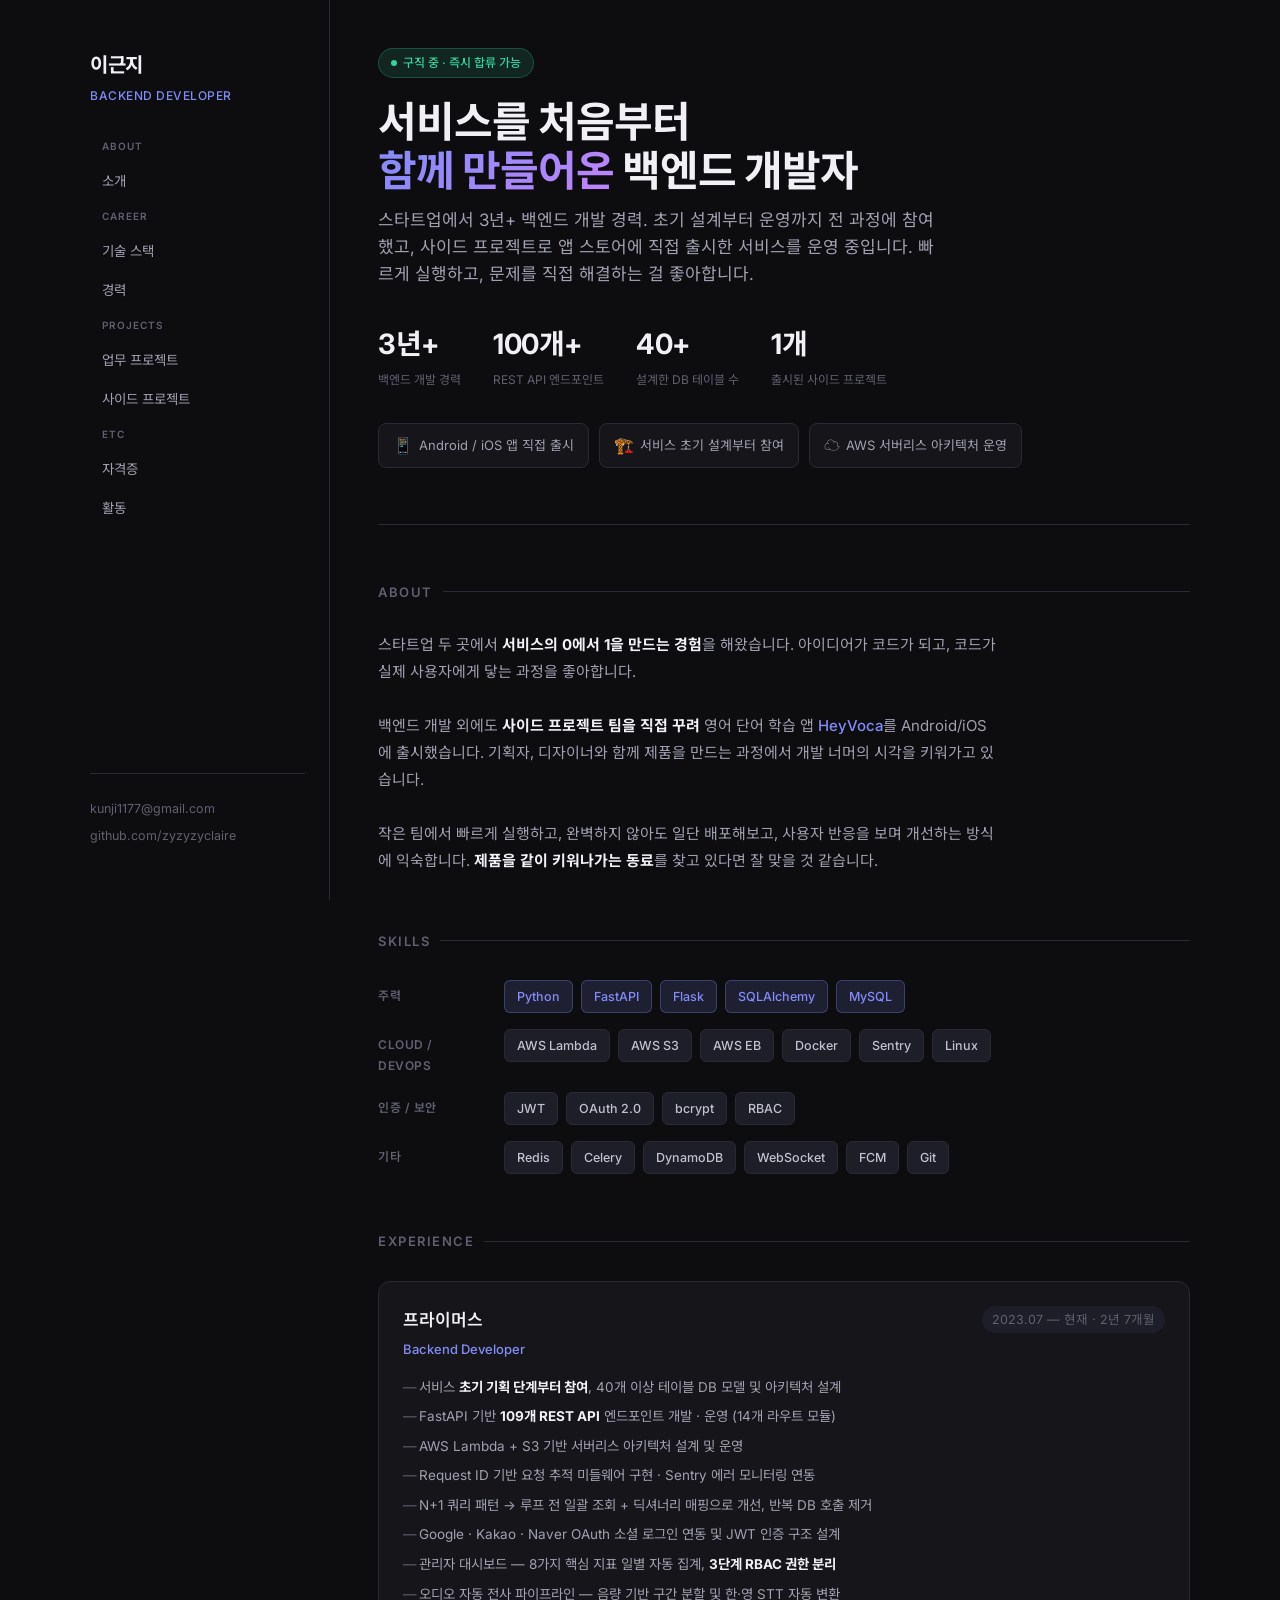
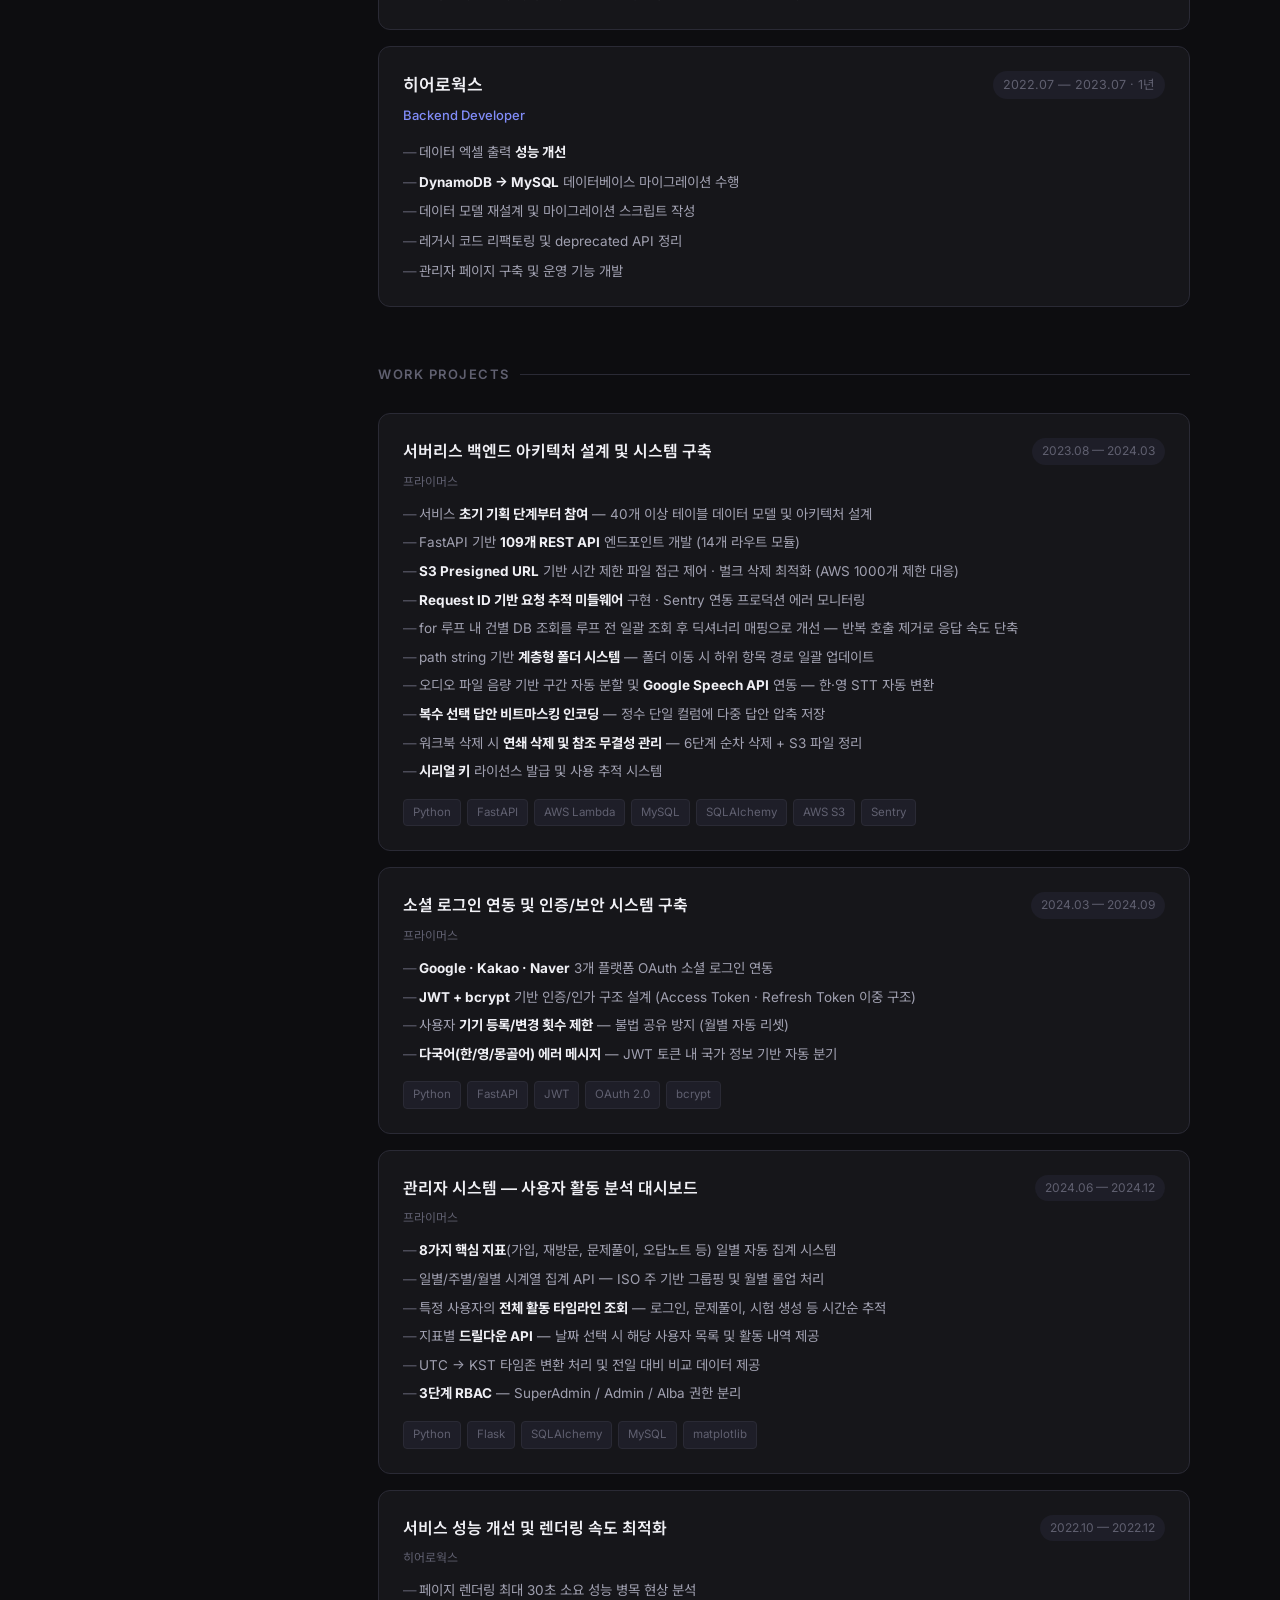
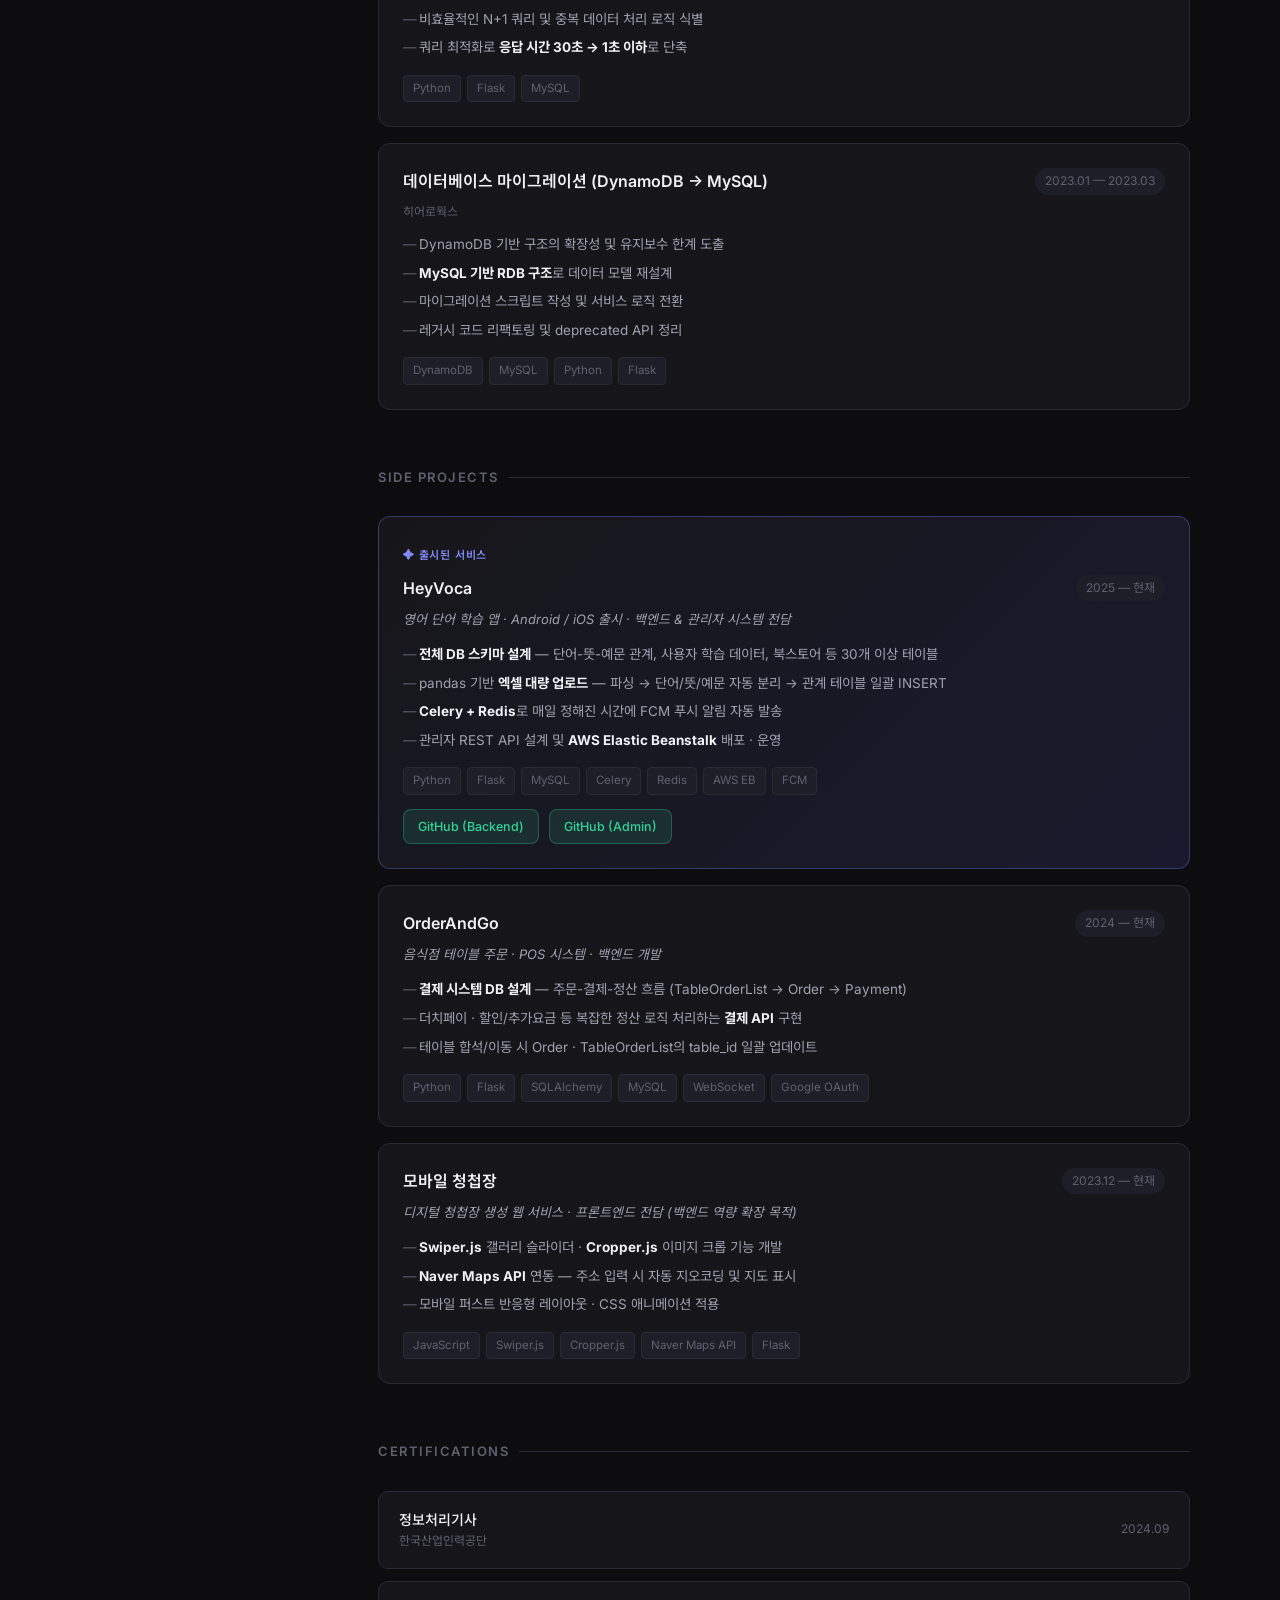
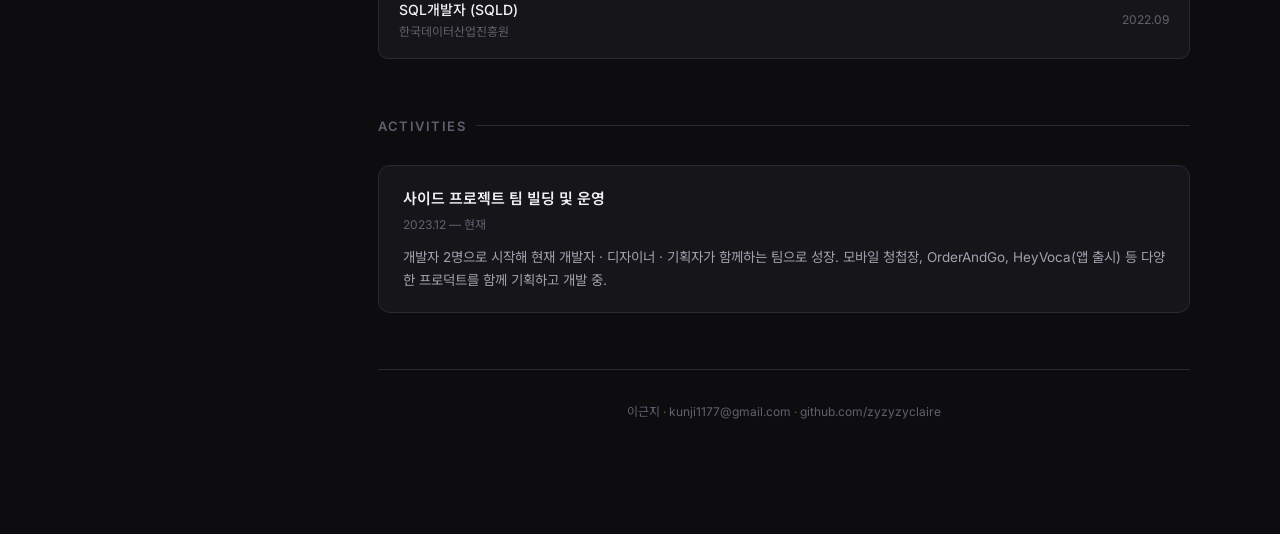
==== commit d84f5578: "temp" ====
--- a/index.html
+++ b/index.html
@@ -718,13 +718,13 @@
             </div>
             <div class="nav-section">
                 <div class="nav-label">Career</div>
+                <a href="#skills" class="nav-link">기술 스택</a>
                 <a href="#experience" class="nav-link">경력</a>
-                <a href="#skills" class="nav-link">기술 스택</a>
             </div>
             <div class="nav-section">
                 <div class="nav-label">Projects</div>
+                <a href="#work-projects" class="nav-link">업무 프로젝트</a>
                 <a href="#products" class="nav-link">사이드 프로젝트</a>
-                <a href="#work-projects" class="nav-link">업무 프로젝트</a>
             </div>
             <div class="nav-section">
                 <div class="nav-label">Etc</div>
@@ -758,7 +758,7 @@
                     <span class="stat-label">백엔드 개발 경력</span>
                 </div>
                 <div class="stat">
-                    <span class="stat-value">109개</span>
+                    <span class="stat-value">100개+</span>
                     <span class="stat-label">REST API 엔드포인트</span>
                 </div>
                 <div class="stat">
@@ -766,16 +766,12 @@
                     <span class="stat-label">설계한 DB 테이블 수</span>
                 </div>
                 <div class="stat">
-                    <span class="stat-value">2개</span>
+                    <span class="stat-value">1개</span>
                     <span class="stat-label">출시된 사이드 프로젝트</span>
                 </div>
             </div>
 
             <div class="hero-highlights">
-                <div class="highlight-chip">
-                    <span class="chip-icon">⚡</span>
-                    응답시간 30초 → 1초 이하 최적화
-                </div>
                 <div class="highlight-chip">
                     <span class="chip-icon">📱</span>
                     Android / iOS 앱 직접 출시
@@ -894,14 +890,140 @@
                     </div>
                     <div class="exp-role">Backend Developer</div>
                     <ul class="exp-list">
-                        <li>페이지 렌더링 성능 병목 분석 → 쿼리 최적화로 <span class="highlight-metric">응답시간 30초 → 1초 이하</span> 단축</li>
-                        <li>데이터 엑셀 출력 <span class="highlight-metric">응답시간 60초 → 5초 이하</span>로 개선</li>
-                        <li><strong>DynamoDB → MySQL</strong> 데이터베이스 마이그레이션 수행 (데이터 모델 재설계 포함)</li>
-                        <li>레거시 코드 리팩토링 및 관리자 페이지 운영 기능 개발</li>
+                        <li>데이터 엑셀 출력 <strong>성능 개선</strong></li>
+                        <li><strong>DynamoDB → MySQL</strong> 데이터베이스 마이그레이션 수행</li>
+                        <li>데이터 모델 재설계 및 마이그레이션 스크립트 작성</li>
+                        <li>레거시 코드 리팩토링 및 deprecated API 정리</li>
+                        <li>관리자 페이지 구축 및 운영 기능 개발</li>
                     </ul>
                 </div>
 
             </div>
+        </section>
+
+        <!-- Work Projects -->
+        <section class="section" id="work-projects">
+            <div class="section-header">
+                <span class="section-title">Work Projects</span>
+                <div class="section-line"></div>
+            </div>
+
+            <!-- 프라이머스 1 -->
+            <div class="project-card">
+                <div class="project-header">
+                    <h3 class="project-name">서버리스 백엔드 아키텍처 설계 및 시스템 구축</h3>
+                    <span class="project-period">2023.08 — 2024.03</span>
+                </div>
+                <p class="project-company-tag">프라이머스</p>
+                <ul class="project-list">
+                    <li>서비스 <strong>초기 기획 단계부터 참여</strong> — 40개 이상 테이블 데이터 모델 및 아키텍처 설계</li>
+                    <li>FastAPI 기반 <strong>109개 REST API</strong> 엔드포인트 개발 (14개 라우트 모듈)</li>
+                    <li><strong>S3 Presigned URL</strong> 기반 시간 제한 파일 접근 제어 · 벌크 삭제 최적화 (AWS 1000개 제한 대응)</li>
+                    <li><strong>Request ID 기반 요청 추적 미들웨어</strong> 구현 · Sentry 연동 프로덕션 에러 모니터링</li>
+                    <li>for 루프 내 건별 DB 조회를 루프 전 일괄 조회 후 딕셔너리 매핑으로 개선 — 반복 호출 제거로 응답 속도 단축</li>
+                    <li>path string 기반 <strong>계층형 폴더 시스템</strong> — 폴더 이동 시 하위 항목 경로 일괄 업데이트</li>
+                    <li>오디오 파일 음량 기반 구간 자동 분할 및 <strong>Google Speech API</strong> 연동 — 한·영 STT 자동 변환</li>
+                    <li><strong>복수 선택 답안 비트마스킹 인코딩</strong> — 정수 단일 컬럼에 다중 답안 압축 저장</li>
+                    <li>워크북 삭제 시 <strong>연쇄 삭제 및 참조 무결성 관리</strong> — 6단계 순차 삭제 + S3 파일 정리</li>
+                    <li><strong>시리얼 키</strong> 라이선스 발급 및 사용 추적 시스템</li>
+                </ul>
+                <div class="project-tech">
+                    <span class="tech-tag">Python</span>
+                    <span class="tech-tag">FastAPI</span>
+                    <span class="tech-tag">AWS Lambda</span>
+                    <span class="tech-tag">MySQL</span>
+                    <span class="tech-tag">SQLAlchemy</span>
+                    <span class="tech-tag">AWS S3</span>
+                    <span class="tech-tag">Sentry</span>
+                </div>
+            </div>
+
+            <!-- 프라이머스 2 -->
+            <div class="project-card">
+                <div class="project-header">
+                    <h3 class="project-name">소셜 로그인 연동 및 인증/보안 시스템 구축</h3>
+                    <span class="project-period">2024.03 — 2024.09</span>
+                </div>
+                <p class="project-company-tag">프라이머스</p>
+                <ul class="project-list">
+                    <li><strong>Google · Kakao · Naver</strong> 3개 플랫폼 OAuth 소셜 로그인 연동</li>
+                    <li><strong>JWT + bcrypt</strong> 기반 인증/인가 구조 설계 (Access Token · Refresh Token 이중 구조)</li>
+                    <li>사용자 <strong>기기 등록/변경 횟수 제한</strong> — 불법 공유 방지 (월별 자동 리셋)</li>
+                    <li><strong>다국어(한/영/몽골어) 에러 메시지</strong> — JWT 토큰 내 국가 정보 기반 자동 분기</li>
+                </ul>
+                <div class="project-tech">
+                    <span class="tech-tag">Python</span>
+                    <span class="tech-tag">FastAPI</span>
+                    <span class="tech-tag">JWT</span>
+                    <span class="tech-tag">OAuth 2.0</span>
+                    <span class="tech-tag">bcrypt</span>
+                </div>
+            </div>
+
+            <!-- 프라이머스 3 -->
+            <div class="project-card">
+                <div class="project-header">
+                    <h3 class="project-name">관리자 시스템 — 사용자 활동 분석 대시보드</h3>
+                    <span class="project-period">2024.06 — 2024.12</span>
+                </div>
+                <p class="project-company-tag">프라이머스</p>
+                <ul class="project-list">
+                    <li><strong>8가지 핵심 지표</strong>(가입, 재방문, 문제풀이, 오답노트 등) 일별 자동 집계 시스템</li>
+                    <li>일별/주별/월별 시계열 집계 API — ISO 주 기반 그룹핑 및 월별 롤업 처리</li>
+                    <li>특정 사용자의 <strong>전체 활동 타임라인 조회</strong> — 로그인, 문제풀이, 시험 생성 등 시간순 추적</li>
+                    <li>지표별 <strong>드릴다운 API</strong> — 날짜 선택 시 해당 사용자 목록 및 활동 내역 제공</li>
+                    <li>UTC → KST 타임존 변환 처리 및 전일 대비 비교 데이터 제공</li>
+                    <li><strong>3단계 RBAC</strong> — SuperAdmin / Admin / Alba 권한 분리</li>
+                </ul>
+                <div class="project-tech">
+                    <span class="tech-tag">Python</span>
+                    <span class="tech-tag">Flask</span>
+                    <span class="tech-tag">SQLAlchemy</span>
+                    <span class="tech-tag">MySQL</span>
+                    <span class="tech-tag">matplotlib</span>
+                </div>
+            </div>
+
+            <!-- 히어로웍스 1 -->
+            <div class="project-card">
+                <div class="project-header">
+                    <h3 class="project-name">서비스 성능 개선 및 렌더링 속도 최적화</h3>
+                    <span class="project-period">2022.10 — 2022.12</span>
+                </div>
+                <p class="project-company-tag">히어로웍스</p>
+                <ul class="project-list">
+                    <li>페이지 렌더링 최대 30초 소요 성능 병목 현상 분석</li>
+                    <li>비효율적인 N+1 쿼리 및 중복 데이터 처리 로직 식별</li>
+                    <li>쿼리 최적화로 <strong>응답 시간 30초 → 1초 이하</strong>로 단축</li>
+                </ul>
+                <div class="project-tech">
+                    <span class="tech-tag">Python</span>
+                    <span class="tech-tag">Flask</span>
+                    <span class="tech-tag">MySQL</span>
+                </div>
+            </div>
+
+            <!-- 히어로웍스 2 -->
+            <div class="project-card">
+                <div class="project-header">
+                    <h3 class="project-name">데이터베이스 마이그레이션 (DynamoDB → MySQL)</h3>
+                    <span class="project-period">2023.01 — 2023.03</span>
+                </div>
+                <p class="project-company-tag">히어로웍스</p>
+                <ul class="project-list">
+                    <li>DynamoDB 기반 구조의 확장성 및 유지보수 한계 도출</li>
+                    <li><strong>MySQL 기반 RDB 구조</strong>로 데이터 모델 재설계</li>
+                    <li>마이그레이션 스크립트 작성 및 서비스 로직 전환</li>
+                    <li>레거시 코드 리팩토링 및 deprecated API 정리</li>
+                </ul>
+                <div class="project-tech">
+                    <span class="tech-tag">DynamoDB</span>
+                    <span class="tech-tag">MySQL</span>
+                    <span class="tech-tag">Python</span>
+                    <span class="tech-tag">Flask</span>
+                </div>
+            </div>
+
         </section>
 
         <!-- Side Projects (Products) -->
@@ -920,7 +1042,6 @@
                 </div>
                 <p class="project-subtitle">영어 단어 학습 앱 · Android / iOS 출시 · 백엔드 & 관리자 시스템 전담</p>
                 <ul class="project-list">
-                    <li>개발자 2인으로 시작 → 현재 <strong>개발자 · 디자이너 · 기획자</strong> 팀으로 성장</li>
                     <li><strong>전체 DB 스키마 설계</strong> — 단어-뜻-예문 관계, 사용자 학습 데이터, 북스토어 등 30개 이상 테이블</li>
                     <li>pandas 기반 <strong>엑셀 대량 업로드</strong> — 파싱 → 단어/뜻/예문 자동 분리 → 관계 테이블 일괄 INSERT</li>
                     <li><strong>Celery + Redis</strong>로 매일 정해진 시간에 FCM 푸시 알림 자동 발송</li>
@@ -956,7 +1077,6 @@
                     <li><strong>결제 시스템 DB 설계</strong> — 주문-결제-정산 흐름 (TableOrderList → Order → Payment)</li>
                     <li>더치페이 · 할인/추가요금 등 복잡한 정산 로직 처리하는 <strong>결제 API</strong> 구현</li>
                     <li>테이블 합석/이동 시 Order · TableOrderList의 table_id 일괄 업데이트</li>
-                    <li><strong>WebSocket</strong> 기반 실시간 주문 알림 · <strong>Google OAuth2</strong> 매장 로그인 연동</li>
                 </ul>
                 <div class="project-tech">
                     <span class="tech-tag">Python</span>
@@ -990,144 +1110,6 @@
             </div>
         </section>
 
-        <!-- Work Projects -->
-        <section class="section" id="work-projects">
-            <div class="section-header">
-                <span class="section-title">Work Projects</span>
-                <div class="section-line"></div>
-            </div>
-
-            <div class="project-card">
-                <div class="project-header">
-                    <h3 class="project-name">소셜 로그인 연동 및 인증/보안 시스템</h3>
-                    <span class="project-period">2024.03 — 2024.09</span>
-                </div>
-                <p class="project-company-tag">프라이머스</p>
-                <ul class="project-list">
-                    <li><strong>Google · Kakao · Naver</strong> 3개 플랫폼 OAuth 소셜 로그인 연동</li>
-                    <li><strong>JWT + bcrypt</strong> 기반 인증/인가 구조 설계 (Access Token, Refresh Token 분리)</li>
-                    <li>사용자 <strong>기기 등록/변경 횟수 제한</strong> 시스템 — 불법 공유 방지 (월별 자동 리셋)</li>
-                    <li><strong>다국어(한/영/몽골어) 에러 메시지</strong> — JWT 토큰 내 국가 정보 기반 자동 분기</li>
-                    <li>47개 이상의 커스텀 예외 클래스 계층 구조 설계</li>
-                </ul>
-                <div class="project-tech">
-                    <span class="tech-tag">Python</span>
-                    <span class="tech-tag">FastAPI</span>
-                    <span class="tech-tag">JWT</span>
-                    <span class="tech-tag">OAuth 2.0</span>
-                    <span class="tech-tag">bcrypt</span>
-                </div>
-            </div>
-
-            <div class="project-card">
-                <div class="project-header">
-                    <h3 class="project-name">서버리스 백엔드 아키텍처 설계 및 시스템 구축</h3>
-                    <span class="project-period">2023.08 — 2024.03</span>
-                </div>
-                <p class="project-company-tag">프라이머스</p>
-                <ul class="project-list">
-                    <li>서비스 <strong>초기 기획 단계부터 참여</strong> — 40개 이상 테이블 데이터 모델 및 아키텍처 설계</li>
-                    <li>FastAPI 기반 <strong>109개 REST API</strong> 엔드포인트 개발 (14개 라우트 모듈)</li>
-                    <li><strong>S3 Presigned URL</strong> 기반 시간 제한 파일 접근 제어 · 벌크 삭제 최적화 (AWS 1000개 제한 대응)</li>
-                    <li><strong>Request ID 기반 요청 추적 미들웨어</strong> 구현 · Sentry 연동으로 프로덕션 에러 모니터링</li>
-                </ul>
-                <div class="project-tech">
-                    <span class="tech-tag">Python</span>
-                    <span class="tech-tag">FastAPI</span>
-                    <span class="tech-tag">AWS Lambda</span>
-                    <span class="tech-tag">Mangum</span>
-                    <span class="tech-tag">MySQL</span>
-                    <span class="tech-tag">AWS S3</span>
-                    <span class="tech-tag">Sentry</span>
-                </div>
-            </div>
-
-            <div class="project-card">
-                <div class="project-header">
-                    <h3 class="project-name">학습 콘텐츠 관리 및 사용자 학습 시스템</h3>
-                    <span class="project-period">2023.12 — 2024.06</span>
-                </div>
-                <p class="project-company-tag">프라이머스</p>
-                <ul class="project-list">
-                    <li>path string 기반 <strong>계층형 폴더 시스템</strong> — 폴더 이동 시 하위 항목 경로 일괄 업데이트 (14개 엔드포인트)</li>
-                    <li>태그 기반 <strong>오답노트 시스템</strong> — 틀린 문제 분류, 커스텀 순서 재풀이, 별도 정답률 추적</li>
-                    <li><strong>DIY 시험 생성</strong> — 문제 선택 → 랜덤 출제 → 자동 채점 및 점수 추적</li>
-                    <li>커스텀 <strong>PDF/오디오 뷰어</strong> — 기기별 파일 경로 분리, 페이지별 주석 저장</li>
-                </ul>
-                <div class="project-tech">
-                    <span class="tech-tag">Python</span>
-                    <span class="tech-tag">FastAPI</span>
-                    <span class="tech-tag">SQLAlchemy</span>
-                    <span class="tech-tag">MySQL</span>
-                    <span class="tech-tag">AWS S3</span>
-                </div>
-            </div>
-
-            <div class="project-card">
-                <div class="project-header">
-                    <h3 class="project-name">관리자 시스템 — 미디어 처리 및 콘텐츠 관리</h3>
-                    <span class="project-period">2023.10 — 2024.09</span>
-                </div>
-                <p class="project-company-tag">프라이머스</p>
-                <ul class="project-list">
-                    <li><strong>오디오 자동 전사 파이프라인</strong> — pydub 무음 감지(-50dB) 후 음성 구간 추출, 한/영 이중 언어 STT 자동 변환</li>
-                    <li><strong>대용량 PDF 스트리밍 처리</strong> — 메모리 효율적 페이지 분할 및 썸네일 자동 생성 (OOM 방지)</li>
-                    <li><strong>비트 연산 기반 다중 정답 인코딩</strong> — 6가지 답안 유형을 바이너리 값으로 효율 저장</li>
-                    <li><strong>연쇄 삭제 및 참조 무결성 관리</strong> — 사용자 데이터 사전 검증 후 6단계 순차 삭제 + S3 파일 정리</li>
-                    <li><strong>시리얼 키</strong> 라이선스 발급 및 사용 추적 시스템</li>
-                </ul>
-                <div class="project-tech">
-                    <span class="tech-tag">Python</span>
-                    <span class="tech-tag">Flask</span>
-                    <span class="tech-tag">pydub</span>
-                    <span class="tech-tag">SpeechRecognition</span>
-                    <span class="tech-tag">PyPDF2</span>
-                    <span class="tech-tag">AWS S3</span>
-                </div>
-            </div>
-
-            <div class="project-card">
-                <div class="project-header">
-                    <h3 class="project-name">관리자 시스템 — 사용자 활동 분석 대시보드</h3>
-                    <span class="project-period">2024.06 — 2024.12</span>
-                </div>
-                <p class="project-company-tag">프라이머스</p>
-                <ul class="project-list">
-                    <li><strong>8가지 핵심 지표</strong>(가입, 재방문, 문제풀이, 오답노트, 시험 등) 일별 자동 집계 시스템</li>
-                    <li>일별/주별/월별 시계열 집계 API — ISO 주 기반 그룹핑 및 월별 롤업 처리</li>
-                    <li>특정 사용자의 <strong>전체 활동 타임라인 조회</strong> — 로그인, 문제풀이, 시험 생성 등 시간순 추적</li>
-                    <li><strong>3단계 RBAC</strong> — SuperAdmin / Admin / Alba 권한 분리</li>
-                </ul>
-                <div class="project-tech">
-                    <span class="tech-tag">Python</span>
-                    <span class="tech-tag">Flask</span>
-                    <span class="tech-tag">SQLAlchemy</span>
-                    <span class="tech-tag">MySQL</span>
-                    <span class="tech-tag">matplotlib</span>
-                </div>
-            </div>
-
-            <div class="project-card">
-                <div class="project-header">
-                    <h3 class="project-name">데이터베이스 마이그레이션 · 서비스 성능 개선</h3>
-                    <span class="project-period">2022.10 — 2023.03</span>
-                </div>
-                <p class="project-company-tag">히어로웍스</p>
-                <ul class="project-list">
-                    <li>DynamoDB 확장성 한계 → <strong>MySQL 기반 RDB 구조로 재설계</strong> 및 마이그레이션 수행</li>
-                    <li>N+1 쿼리 · 중복 처리 로직 식별 → 쿼리 최적화로 <span class="highlight-metric">응답시간 30초 → 1초 이하</span> 달성</li>
-                    <li>레거시 코드 리팩토링 및 deprecated API 정리</li>
-                </ul>
-                <div class="project-tech">
-                    <span class="tech-tag">Python</span>
-                    <span class="tech-tag">Flask</span>
-                    <span class="tech-tag">DynamoDB</span>
-                    <span class="tech-tag">MySQL</span>
-                </div>
-            </div>
-
-        </section>
-
         <!-- Certifications -->
         <section class="section" id="certifications">
             <div class="section-header">
@@ -1163,8 +1145,7 @@
                 <div class="activity-period">2023.12 — 현재</div>
                 <p class="activity-desc">
                     개발자 2명으로 시작해 현재 개발자 · 디자이너 · 기획자가 함께하는 팀으로 성장.
-                    모바일 청첩장, OrderAndGo, HeyVoca(앱 출시) 등 다양한 프로덕트를 직접 기획하고 개발 중.
-                    팀 리드 역할로 일정 조율, 기술 결정, 배포까지 전담.
+                    모바일 청첩장, OrderAndGo, HeyVoca(앱 출시) 등 다양한 프로덕트를 함께 기획하고 개발 중.
                 </p>
             </div>
         </section>
